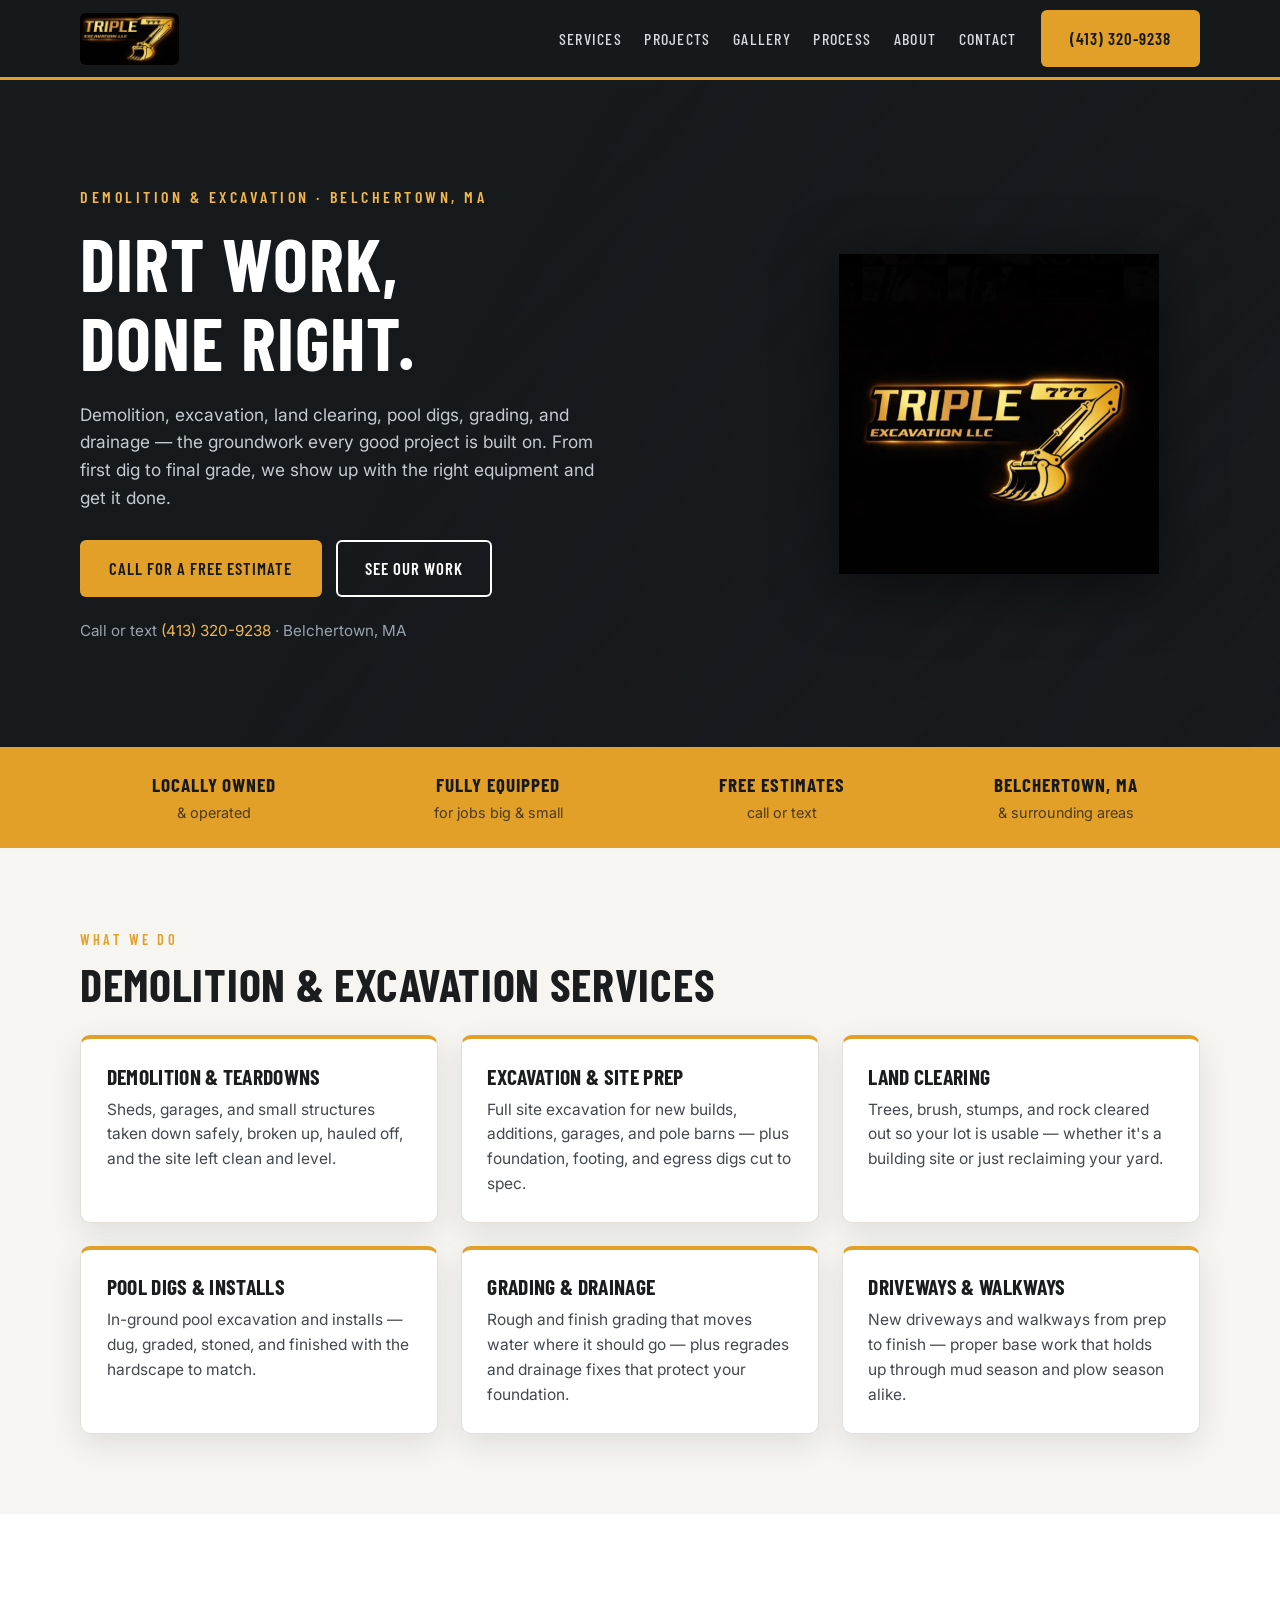
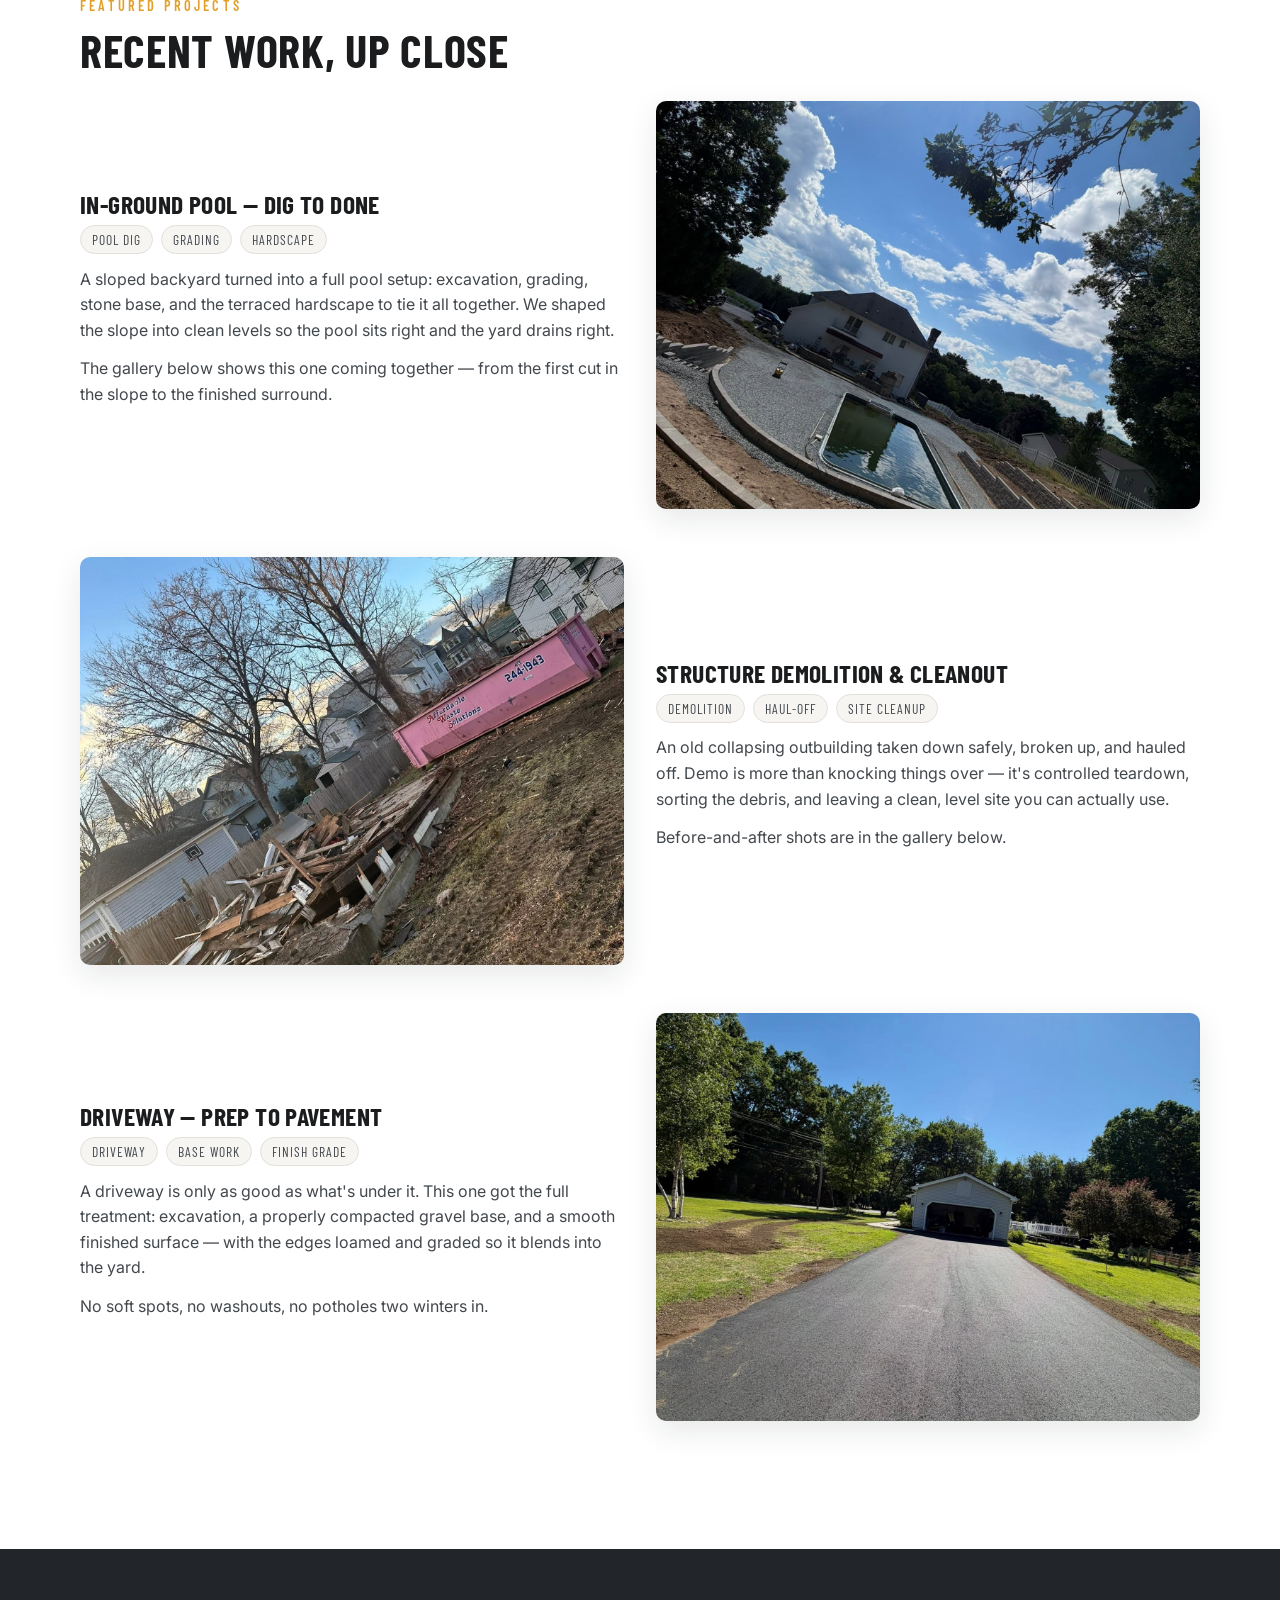
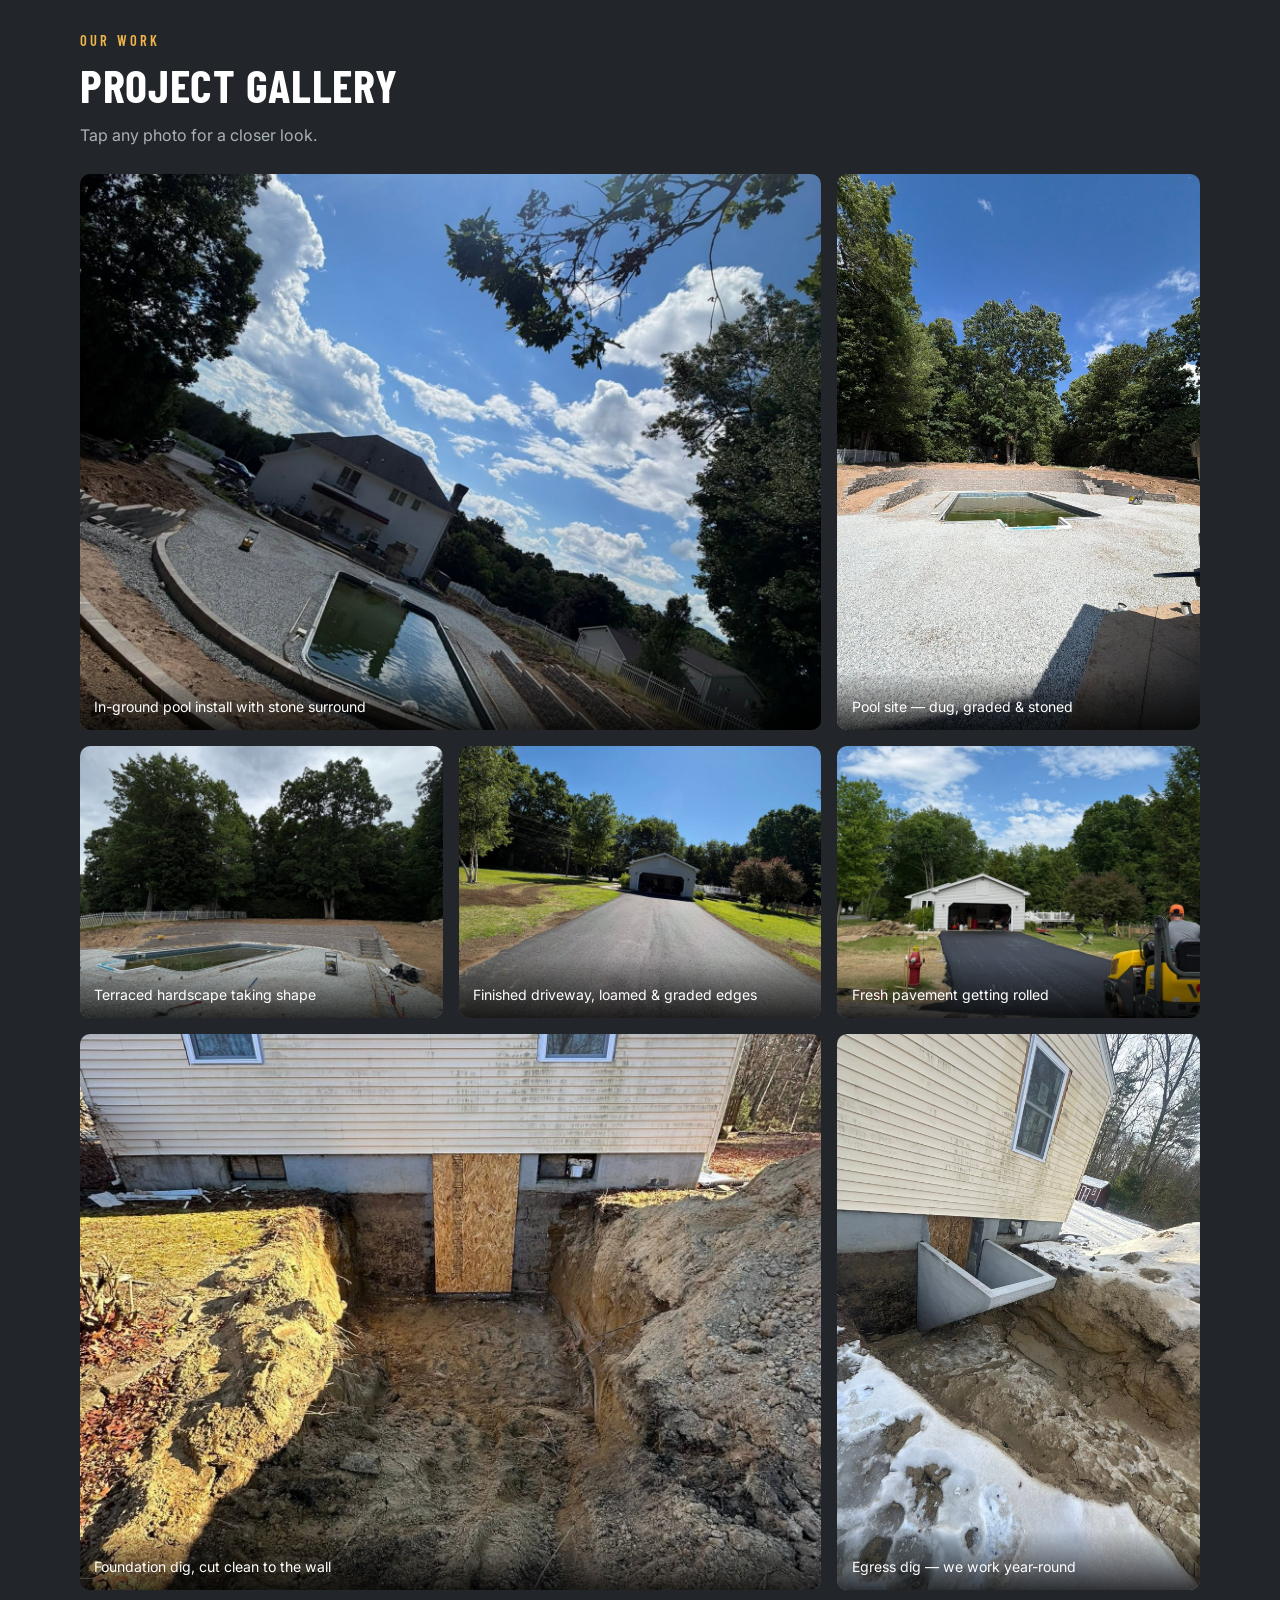
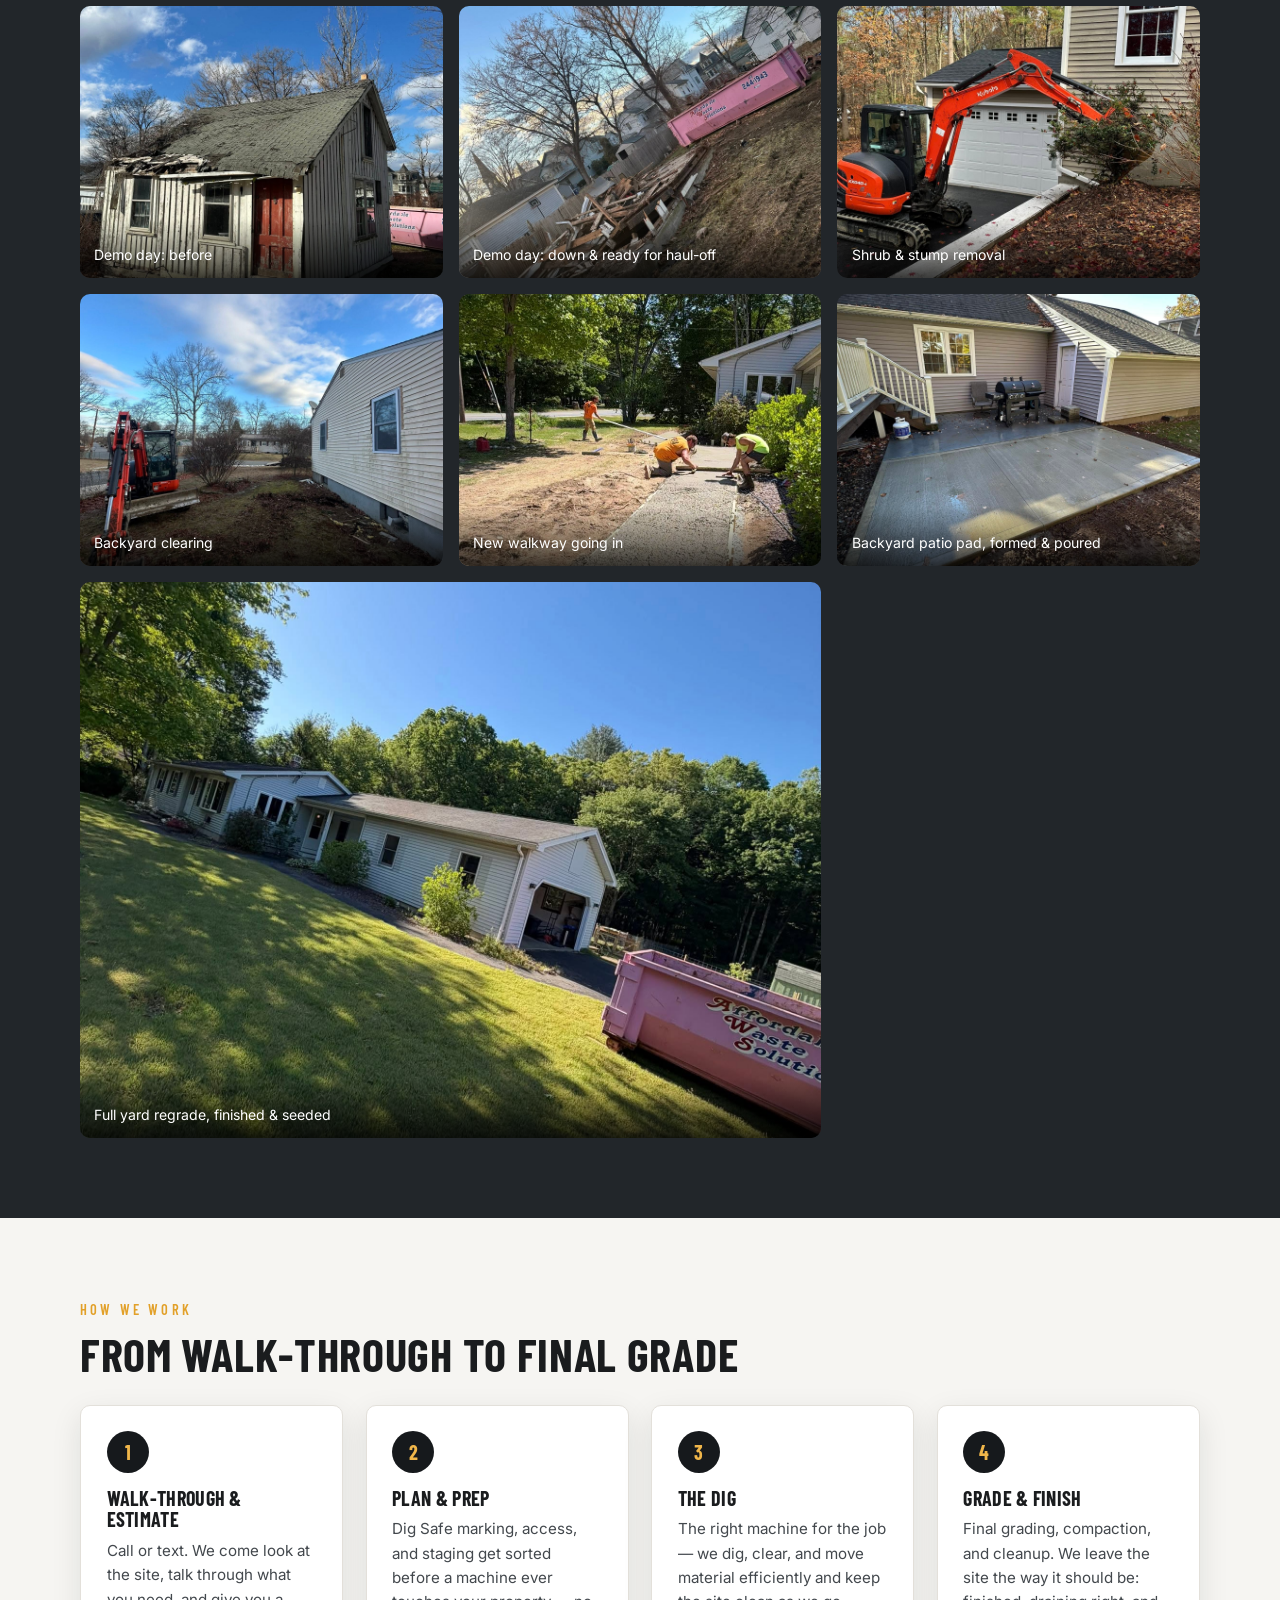
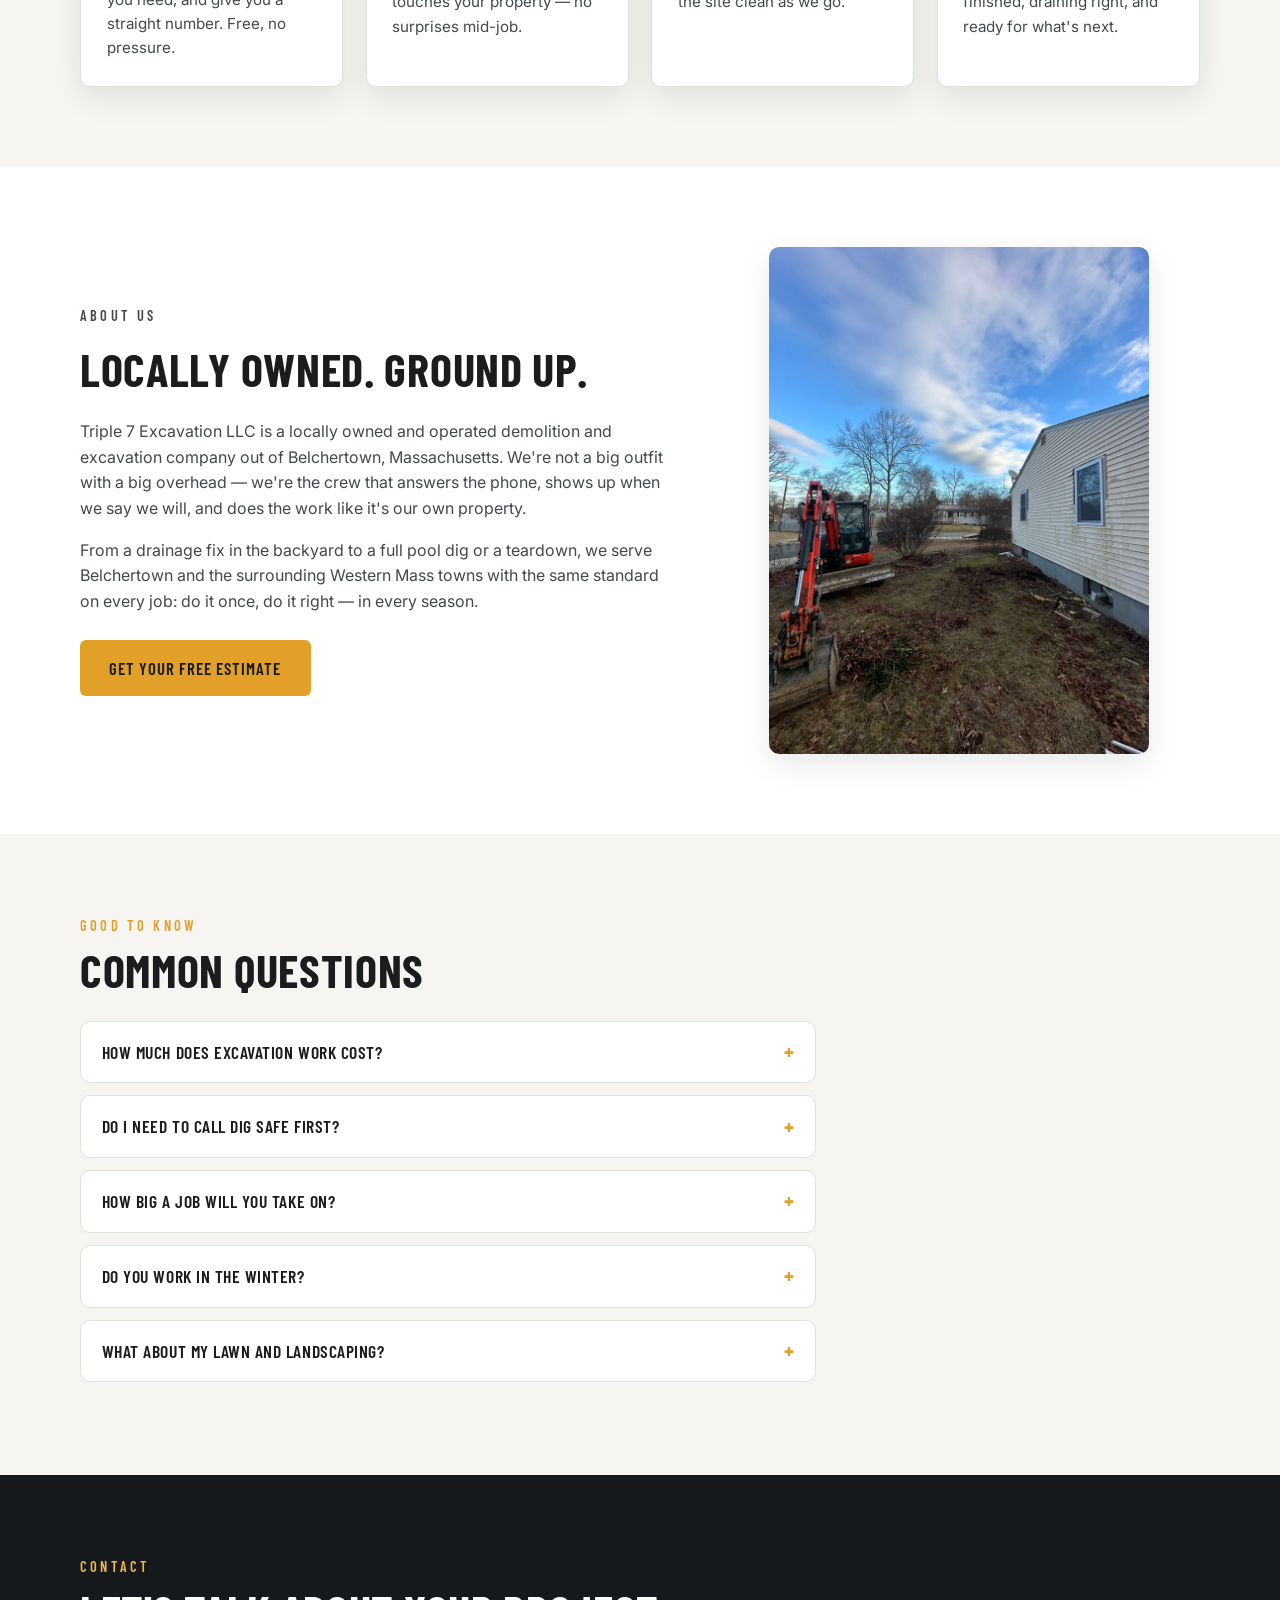
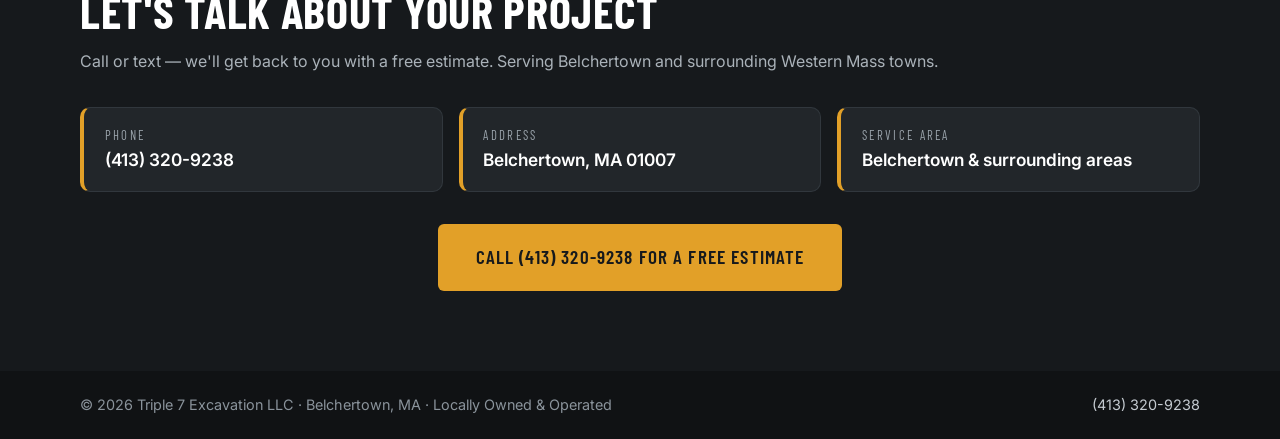
==== index.html @ 54a92769 "Add real contact info (Belchertown MA, 413-320-9238), demolition-first copy No email on file yet, so" ====
<!DOCTYPE html>
<html lang="en">
<head>
<meta charset="UTF-8">
<meta name="viewport" content="width=device-width, initial-scale=1.0">
<title>Triple 7 Excavation LLC — Demolition &amp; Excavation | Belchertown, MA</title>
<meta name="description" content="Triple 7 Excavation LLC is a demolition and excavation company in Belchertown, MA — demolition, excavation, land clearing, pool digs, grading, drainage, and driveways. Call (413) 320-9238 for a free estimate.">
<meta property="og:type" content="website">
<meta property="og:title" content="Triple 7 Excavation LLC — Demolition &amp; Excavation in Belchertown, MA">
<meta property="og:description" content="Demolition, excavation, land clearing, pool digs, grading, and driveways across Belchertown and Western Mass. Free estimates — (413) 320-9238.">
<meta property="og:image" content="https://triple-7-excavation.vercel.app/assets/pool-install-stone-surround.jpg">
<meta property="og:url" content="https://triple-7-excavation.vercel.app/">
<meta name="twitter:card" content="summary_large_image">
<link rel="preconnect" href="https://fonts.googleapis.com">
<link rel="preconnect" href="https://fonts.gstatic.com" crossorigin>
<link href="https://fonts.googleapis.com/css2?family=Barlow+Condensed:wght@500;600;700&family=Inter:wght@400;500;600&display=swap" rel="stylesheet">
<link rel="stylesheet" href="styles.css">
<link rel="icon" type="image/jpeg" href="assets/logo.jpg">
<script type="application/ld+json">
{
  "@context": "https://schema.org",
  "@type": "HomeAndConstructionBusiness",
  "name": "Triple 7 Excavation LLC",
  "description": "Demolition and excavation company — site work, land clearing, demolition, pool digs, grading, drainage, and driveways.",
  "telephone": "+1-413-320-9238",
  "address": {
    "@type": "PostalAddress",
    "addressLocality": "Belchertown",
    "addressRegion": "MA",
    "postalCode": "01007",
    "addressCountry": "US"
  },
  "areaServed": "Belchertown MA and surrounding Western Massachusetts",
  "image": "https://triple-7-excavation.vercel.app/assets/logo.jpg"
}
</script>
</head>
<body>

<header class="site-header">
  <div class="container header-inner">
    <a href="#top" class="brand" aria-label="Triple 7 Excavation LLC">
      <img class="brand-logo" src="assets/logo-wide.jpg" alt="Triple 7 Excavation LLC logo">
    </a>
    <button class="nav-toggle" aria-label="Menu" aria-expanded="false">
      <span></span><span></span><span></span>
    </button>
    <nav class="site-nav">
      <a href="#services">Services</a>
      <a href="#projects">Projects</a>
      <a href="#work">Gallery</a>
      <a href="#process">Process</a>
      <a href="#about">About</a>
      <a href="#contact">Contact</a>
    </nav>
    <a href="tel:4133209238" class="btn btn-gold header-cta">(413) 320-9238</a>
  </div>
</header>

<section class="hero" id="top">
  <div class="container hero-inner">
    <div class="hero-copy">
      <p class="hero-kicker">Demolition &amp; Excavation · Belchertown, MA</p>
      <h1>Dirt Work,<br>Done Right.</h1>
      <p class="hero-sub">Demolition, excavation, land clearing, pool digs, grading, and drainage — the groundwork every good project is built on. From first dig to final grade, we show up with the right equipment and get it done.</p>
      <div class="hero-actions">
        <a href="tel:4133209238" class="btn btn-gold">Call for a Free Estimate</a>
        <a href="#work" class="btn btn-outline">See Our Work</a>
      </div>
      <p class="hero-contact">
        Call or text <a href="tel:4133209238">(413) 320-9238</a> · Belchertown, MA
      </p>
    </div>
    <img class="hero-logo" src="assets/logo.jpg" alt="Triple 7 Excavation LLC logo">
  </div>
</section>

<section class="trustbar">
  <div class="container trustbar-inner">
    <div class="trust-item"><strong>Locally Owned</strong><span>&amp; operated</span></div>
    <div class="trust-item"><strong>Fully Equipped</strong><span>for jobs big &amp; small</span></div>
    <div class="trust-item"><strong>Free Estimates</strong><span>call or text</span></div>
    <div class="trust-item"><strong>Belchertown, MA</strong><span>&amp; surrounding areas</span></div>
  </div>
</section>

<section class="services" id="services">
  <div class="container">
    <p class="section-kicker">What We Do</p>
    <h2>Demolition &amp; Excavation Services</h2>
    <div class="services-grid">
      <div class="service-card reveal">
        <h3>Demolition &amp; Teardowns</h3>
        <p>Sheds, garages, and small structures taken down safely, broken up, hauled off, and the site left clean and level.</p>
      </div>
      <div class="service-card reveal">
        <h3>Excavation &amp; Site Prep</h3>
        <p>Full site excavation for new builds, additions, garages, and pole barns — plus foundation, footing, and egress digs cut to spec.</p>
      </div>
      <div class="service-card reveal">
        <h3>Land Clearing</h3>
        <p>Trees, brush, stumps, and rock cleared out so your lot is usable — whether it's a building site or just reclaiming your yard.</p>
      </div>
      <div class="service-card reveal">
        <h3>Pool Digs &amp; Installs</h3>
        <p>In-ground pool excavation and installs — dug, graded, stoned, and finished with the hardscape to match.</p>
      </div>
      <div class="service-card reveal">
        <h3>Grading &amp; Drainage</h3>
        <p>Rough and finish grading that moves water where it should go — plus regrades and drainage fixes that protect your foundation.</p>
      </div>
      <div class="service-card reveal">
        <h3>Driveways &amp; Walkways</h3>
        <p>New driveways and walkways from prep to finish — proper base work that holds up through mud season and plow season alike.</p>
      </div>
    </div>
  </div>
</section>

<section class="projects" id="projects">
  <div class="container">
    <p class="section-kicker">Featured Projects</p>
    <h2>Recent Work, Up Close</h2>

    <article class="project-card reveal">
      <img src="assets/pool-install-stone-surround.jpg" alt="In-ground pool installed with stone surround and fresh grading" loading="lazy">
      <div class="project-text">
        <h3>In-Ground Pool — Dig to Done</h3>
        <p class="project-tags"><span>Pool Dig</span><span>Grading</span><span>Hardscape</span></p>
        <p>A sloped backyard turned into a full pool setup: excavation, grading, stone base, and the terraced hardscape to tie it all together. We shaped the slope into clean levels so the pool sits right and the yard drains right.</p>
        <p>The gallery below shows this one coming together — from the first cut in the slope to the finished surround.</p>
      </div>
    </article>

    <article class="project-card reveal">
      <img src="assets/demo-shed-after.jpg" alt="Demolished shed debris staged next to a roll-off dumpster" loading="lazy">
      <div class="project-text">
        <h3>Structure Demolition &amp; Cleanout</h3>
        <p class="project-tags"><span>Demolition</span><span>Haul-Off</span><span>Site Cleanup</span></p>
        <p>An old collapsing outbuilding taken down safely, broken up, and hauled off. Demo is more than knocking things over — it's controlled teardown, sorting the debris, and leaving a clean, level site you can actually use.</p>
        <p>Before-and-after shots are in the gallery below.</p>
      </div>
    </article>

    <article class="project-card reveal">
      <img src="assets/driveway-paved-finished.jpg" alt="Freshly paved asphalt driveway leading to a garage" loading="lazy">
      <div class="project-text">
        <h3>Driveway — Prep to Pavement</h3>
        <p class="project-tags"><span>Driveway</span><span>Base Work</span><span>Finish Grade</span></p>
        <p>A driveway is only as good as what's under it. This one got the full treatment: excavation, a properly compacted gravel base, and a smooth finished surface — with the edges loamed and graded so it blends into the yard.</p>
        <p>No soft spots, no washouts, no potholes two winters in.</p>
      </div>
    </article>
  </div>
</section>

<section class="work" id="work">
  <div class="container">
    <p class="section-kicker">Our Work</p>
    <h2>Project Gallery</h2>
    <p class="section-sub">Tap any photo for a closer look.</p>
    <div class="gallery">
      <figure class="gtile featured"><img src="assets/pool-install-stone-surround.jpg" alt="In-ground pool with stone surround and terraced hardscape" loading="lazy"><figcaption>In-ground pool install with stone surround</figcaption></figure>
      <figure class="gtile"><img src="assets/pool-site-graded.jpg" alt="Pool site excavated and graded with stone base" loading="lazy"><figcaption>Pool site — dug, graded &amp; stoned</figcaption></figure>
      <figure class="gtile"><img src="assets/pool-hardscape-steps.jpg" alt="Terraced hardscape steps taking shape around the pool" loading="lazy"><figcaption>Terraced hardscape taking shape</figcaption></figure>
      <figure class="gtile"><img src="assets/driveway-paved-finished.jpg" alt="Finished asphalt driveway to a garage" loading="lazy"><figcaption>Finished driveway, loamed &amp; graded edges</figcaption></figure>
      <figure class="gtile"><img src="assets/driveway-asphalt-roller.jpg" alt="Roller compacting fresh asphalt driveway" loading="lazy"><figcaption>Fresh pavement getting rolled</figcaption></figure>
      <figure class="gtile featured"><img src="assets/foundation-trench-dig.jpg" alt="Foundation trench excavated along a house" loading="lazy"><figcaption>Foundation dig, cut clean to the wall</figcaption></figure>
      <figure class="gtile"><img src="assets/foundation-egress-winter.jpg" alt="Egress window well set beside a foundation in winter" loading="lazy"><figcaption>Egress dig — we work year-round</figcaption></figure>
      <figure class="gtile"><img src="assets/demo-shed-before.jpg" alt="Old collapsing shed before demolition" loading="lazy"><figcaption>Demo day: before</figcaption></figure>
      <figure class="gtile"><img src="assets/demo-shed-after.jpg" alt="Shed demolished and debris staged for haul-off" loading="lazy"><figcaption>Demo day: down &amp; ready for haul-off</figcaption></figure>
      <figure class="gtile"><img src="assets/excavator-shrub-removal.jpg" alt="Mini excavator removing shrubs beside a garage" loading="lazy"><figcaption>Shrub &amp; stump removal</figcaption></figure>
      <figure class="gtile"><img src="assets/excavator-yard-clearing.jpg" alt="Mini excavator clearing brush in a backyard" loading="lazy"><figcaption>Backyard clearing</figcaption></figure>
      <figure class="gtile"><img src="assets/walkway-crew-finishing.jpg" alt="Crew finishing a new concrete walkway" loading="lazy"><figcaption>New walkway going in</figcaption></figure>
      <figure class="gtile"><img src="assets/patio-pad-backyard.jpg" alt="New concrete patio pad behind a house" loading="lazy"><figcaption>Backyard patio pad, formed &amp; poured</figcaption></figure>
      <figure class="gtile featured"><img src="assets/yard-regrade-finished.jpg" alt="Finished yard regrade with fresh lawn" loading="lazy"><figcaption>Full yard regrade, finished &amp; seeded</figcaption></figure>
    </div>
  </div>
</section>

<section class="process" id="process">
  <div class="container">
    <p class="section-kicker">How We Work</p>
    <h2>From Walk-Through to Final Grade</h2>
    <div class="process-grid">
      <div class="process-step reveal">
        <span class="step-num">1</span>
        <h3>Walk-Through &amp; Estimate</h3>
        <p>Call or text. We come look at the site, talk through what you need, and give you a straight number. Free, no pressure.</p>
      </div>
      <div class="process-step reveal">
        <span class="step-num">2</span>
        <h3>Plan &amp; Prep</h3>
        <p>Dig Safe marking, access, and staging get sorted before a machine ever touches your property — no surprises mid-job.</p>
      </div>
      <div class="process-step reveal">
        <span class="step-num">3</span>
        <h3>The Dig</h3>
        <p>The right machine for the job — we dig, clear, and move material efficiently and keep the site clean as we go.</p>
      </div>
      <div class="process-step reveal">
        <span class="step-num">4</span>
        <h3>Grade &amp; Finish</h3>
        <p>Final grading, compaction, and cleanup. We leave the site the way it should be: finished, draining right, and ready for what's next.</p>
      </div>
    </div>
  </div>
</section>

<section class="about" id="about">
  <div class="container about-inner">
    <div class="about-text">
      <p class="section-kicker">About Us</p>
      <h2>Locally Owned. Ground Up.</h2>
      <p>Triple 7 Excavation LLC is a locally owned and operated demolition and excavation company out of Belchertown, Massachusetts. We're not a big outfit with a big overhead — we're the crew that answers the phone, shows up when we say we will, and does the work like it's our own property.</p>
      <p>From a drainage fix in the backyard to a full pool dig or a teardown, we serve Belchertown and the surrounding Western Mass towns with the same standard on every job: do it once, do it right — in every season.</p>
      <a href="#contact" class="btn btn-gold">Get Your Free Estimate</a>
    </div>
    <div class="about-logo">
      <img src="assets/excavator-yard-clearing.jpg" alt="Triple 7 Excavation mini excavator on a residential job" loading="lazy">
    </div>
  </div>
</section>

<section class="faq" id="faq">
  <div class="container">
    <p class="section-kicker">Good to Know</p>
    <h2>Common Questions</h2>
    <div class="faq-list">
      <details class="faq-item reveal">
        <summary>How much does excavation work cost?</summary>
        <p>Every site is different — access, soil, ledge, and how much material has to move all factor in. That's why estimates are free: we look at the actual job and give you a real number, not a guess over the phone.</p>
      </details>
      <details class="faq-item reveal">
        <summary>Do I need to call Dig Safe first?</summary>
        <p>We handle that. Utility mark-out gets scheduled before any digging starts — it's the law, and it's how everyone goes home safe.</p>
      </details>
      <details class="faq-item reveal">
        <summary>How big a job will you take on?</summary>
        <p>From a weekend-sized drainage fix to a full pool dig, demolition, or site prep for new construction. If it involves moving dirt, it's worth a call — if it's not a fit, we'll tell you straight.</p>
      </details>
      <details class="faq-item reveal">
        <summary>Do you work in the winter?</summary>
        <p>Yes — frost and snow don't shut us down. Foundation digs, egress windows, and emergency drainage work happen year-round.</p>
      </details>
      <details class="faq-item reveal">
        <summary>What about my lawn and landscaping?</summary>
        <p>We plan machine access before we start and keep the footprint as tight as the job allows. When we're done, the site gets graded and cleaned up — not left looking like a battlefield.</p>
      </details>
    </div>
  </div>
</section>

<section class="contact" id="contact">
  <div class="container">
    <p class="section-kicker">Contact</p>
    <h2>Let's Talk About Your Project</h2>
    <p class="contact-sub">Call or text — we'll get back to you with a free estimate. Serving Belchertown and surrounding Western Mass towns.</p>
    <div class="contact-grid contact-grid-cards">
      <div class="contact-side">
        <a href="tel:4133209238" class="contact-card">
          <span class="contact-label">Phone</span>
          <span class="contact-value">(413) 320-9238</span>
        </a>
        <div class="contact-card">
          <span class="contact-label">Address</span>
          <span class="contact-value">Belchertown, MA 01007</span>
        </div>
        <div class="contact-card">
          <span class="contact-label">Service Area</span>
          <span class="contact-value">Belchertown &amp; surrounding areas</span>
        </div>
      </div>
      <a href="tel:4133209238" class="btn btn-gold contact-cta">Call (413) 320-9238 for a Free Estimate</a>
    </div>
  </div>
</section>

<footer class="site-footer">
  <div class="container footer-inner">
    <span>&copy; 2026 Triple 7 Excavation LLC · Belchertown, MA · Locally Owned &amp; Operated</span>
    <span class="footer-links">
      <a href="tel:4133209238">(413) 320-9238</a>
    </span>
  </div>
</footer>

<div class="lightbox" hidden>
  <button class="lb-close" aria-label="Close">&times;</button>
  <button class="lb-prev" aria-label="Previous photo">&#8249;</button>
  <figure>
    <img src="" alt="">
    <figcaption></figcaption>
  </figure>
  <button class="lb-next" aria-label="Next photo">&#8250;</button>
</div>

<script src="script.js"></script>
</body>
</html>
---- styles.css ----
﻿/* ============ Base ============ */
:root {
  --ink: #1a1c1e;
  --ink-soft: #43484d;
  --paper: #f6f5f2;
  --white: #ffffff;
  --gold: #e2a028;
  --gold-dark: #c4841a;
  --yellow: #f0b64a;
  --charcoal: #22262a;
  --charcoal-deep: #16191c;
  --line: #e3e0da;
  --radius: 10px;
  --shadow: 0 10px 30px rgba(22, 25, 28, 0.10);
  --font-head: "Barlow Condensed", sans-serif;
  --font-body: "Inter", sans-serif;
}

* { margin: 0; padding: 0; box-sizing: border-box; }
html { scroll-behavior: smooth; }
body {
  font-family: var(--font-body);
  color: var(--ink);
  background: var(--paper);
  line-height: 1.6;
  -webkit-font-smoothing: antialiased;
}
img { max-width: 100%; display: block; }
a { color: inherit; }

.container { width: min(1120px, 92%); margin: 0 auto; }

h1, h2, h3 {
  font-family: var(--font-head);
  line-height: 1.08;
  text-transform: uppercase;
  letter-spacing: 0.015em;
}
h2 { font-size: clamp(2rem, 4.5vw, 2.9rem); margin-bottom: 1.6rem; }

.section-kicker {
  font-family: var(--font-head);
  text-transform: uppercase;
  letter-spacing: 0.22em;
  font-weight: 600;
  font-size: 0.9rem;
  color: var(--gold);
  margin-bottom: 0.5rem;
}
.section-sub { color: var(--ink-soft); margin: -0.8rem 0 1.6rem; }

section { padding: 5rem 0; }

/* ============ Buttons ============ */
.btn {
  display: inline-block;
  font-family: var(--font-head);
  font-weight: 600;
  text-transform: uppercase;
  letter-spacing: 0.06em;
  font-size: 1.05rem;
  padding: 0.8rem 1.7rem;
  border-radius: 6px;
  text-decoration: none;
  border: 2px solid transparent;
  cursor: pointer;
  transition: transform 0.15s ease, background 0.15s ease, color 0.15s ease;
}
.btn:hover { transform: translateY(-2px); }
.header-cta { white-space: nowrap; }
.btn-gold { background: var(--gold); color: var(--charcoal-deep); }
.btn-gold:hover { background: var(--yellow); }
.btn-outline { border-color: var(--white); color: var(--white); }
.btn-outline:hover { background: var(--white); color: var(--charcoal-deep); }

/* ============ Header ============ */
.site-header {
  position: sticky;
  top: 0;
  z-index: 50;
  background: var(--charcoal-deep);
  border-bottom: 3px solid var(--gold);
}
.header-inner {
  display: flex;
  align-items: center;
  gap: 1.5rem;
  padding: 0.65rem 0;
}
.brand {
  display: flex;
  align-items: center;
  gap: 0.7rem;
  text-decoration: none;
  color: var(--white);
  margin-right: auto;
}
.brand-logo { height: 52px; width: auto; border-radius: 6px; }
.brand-text {
  font-family: var(--font-head);
  font-weight: 700;
  text-transform: uppercase;
  font-size: 1.25rem;
  line-height: 1.05;
  display: flex;
  flex-direction: column;
}
.brand-text em { font-style: normal; color: var(--yellow); }
.brand-text small {
  font-size: 0.62rem;
  letter-spacing: 0.3em;
  font-weight: 500;
  color: #9aa3ab;
}
.site-nav { display: flex; gap: 1.4rem; }
.site-nav a {
  color: #d6dade;
  text-decoration: none;
  font-family: var(--font-head);
  text-transform: uppercase;
  letter-spacing: 0.08em;
  font-weight: 500;
  font-size: 1rem;
}
.site-nav a:hover { color: var(--yellow); }
.nav-toggle {
  display: none;
  background: none;
  border: 0;
  cursor: pointer;
  flex-direction: column;
  gap: 5px;
  padding: 6px;
}
.nav-toggle span {
  width: 26px;
  height: 3px;
  background: var(--white);
  border-radius: 2px;
}

/* ============ Hero ============ */
.hero {
  background:
    linear-gradient(120deg, rgba(22,25,28,0.97) 35%, rgba(22,25,28,0.82)),
    repeating-linear-gradient(-45deg, #1d2125 0 22px, #181b1f 22px 44px);
  color: var(--white);
  padding: 6.5rem 0;
}
.hero-inner {
  display: grid;
  grid-template-columns: 1.25fr 0.75fr;
  gap: 3rem;
  align-items: center;
}
.hero-kicker {
  font-family: var(--font-head);
  text-transform: uppercase;
  letter-spacing: 0.22em;
  font-weight: 600;
  color: var(--yellow);
  margin-bottom: 0.8rem;
}
.hero h1 { font-size: clamp(2.8rem, 7vw, 4.6rem); margin-bottom: 1.2rem; }
.hero-sub { color: #c4cad0; max-width: 34rem; margin-bottom: 1.8rem; font-size: 1.08rem; }
.hero-actions { display: flex; flex-wrap: wrap; gap: 0.9rem; margin-bottom: 1.4rem; }
.hero-contact { color: #9aa3ab; font-size: 0.95rem; }
.hero-contact a { color: var(--yellow); text-decoration: none; }
.hero-contact a:hover { text-decoration: underline; }
.hero-logo {
  width: min(320px, 80%);
  justify-self: center;
  filter: drop-shadow(0 12px 30px rgba(0,0,0,0.5));
}

/* ============ Trustbar ============ */
.trustbar {
  background: var(--gold);
  padding: 1.4rem 0;
}
.trustbar-inner {
  display: grid;
  grid-template-columns: repeat(4, 1fr);
  gap: 1rem;
  text-align: center;
}
.trust-item strong {
  display: block;
  font-family: var(--font-head);
  text-transform: uppercase;
  font-size: 1.2rem;
  letter-spacing: 0.05em;
  color: var(--charcoal-deep);
}
.trust-item span { color: rgba(22,25,28,0.75); font-size: 0.9rem; }

/* ============ Services ============ */
.services-grid {
  display: grid;
  grid-template-columns: repeat(3, 1fr);
  gap: 1.4rem;
}
.service-card {
  background: var(--white);
  border: 1px solid var(--line);
  border-top: 4px solid var(--gold);
  border-radius: var(--radius);
  padding: 1.6rem;
  box-shadow: var(--shadow);
}
.service-card h3 { font-size: 1.35rem; margin-bottom: 0.6rem; }
.service-card p { color: var(--ink-soft); font-size: 0.97rem; }

/* ============ Projects (featured) ============ */
.projects { background: var(--white); }
.project-card {
  display: grid;
  grid-template-columns: 1fr 1fr;
  gap: 2rem;
  align-items: center;
  margin-bottom: 3rem;
}
.project-card:nth-child(odd) img { order: 2; }
.project-card img {
  border-radius: var(--radius);
  box-shadow: var(--shadow);
  width: 100%;
  aspect-ratio: 4 / 3;
  object-fit: cover;
}
.project-card h3 { font-size: 1.6rem; margin-bottom: 0.5rem; }
.project-text p { color: var(--ink-soft); margin-bottom: 0.8rem; }
.project-tags { display: flex; flex-wrap: wrap; gap: 0.5rem; margin-bottom: 0.9rem; }
.project-tags span {
  font-family: var(--font-head);
  text-transform: uppercase;
  letter-spacing: 0.07em;
  font-size: 0.85rem;
  background: var(--paper);
  border: 1px solid var(--line);
  color: var(--ink-soft);
  border-radius: 999px;
  padding: 0.15rem 0.7rem;
}

/* ============ Gallery ============ */
.work { background: var(--charcoal); color: var(--white); }
.work .section-kicker { color: var(--yellow); }
.work .section-sub { color: #aab2b9; }
.gallery {
  display: grid;
  grid-template-columns: repeat(3, 1fr);
  gap: 1rem;
}
.gtile {
  position: relative;
  border-radius: var(--radius);
  overflow: hidden;
  cursor: pointer;
  background: var(--charcoal-deep);
}
.gtile.featured { grid-column: span 2; }
.gtile img {
  width: 100%;
  height: 100%;
  aspect-ratio: 4 / 3;
  object-fit: cover;
  transition: transform 0.35s ease;
}
.gtile:hover img { transform: scale(1.05); }
.gtile figcaption {
  position: absolute;
  inset: auto 0 0 0;
  padding: 1.6rem 0.9rem 0.7rem;
  font-size: 0.88rem;
  color: var(--white);
  background: linear-gradient(transparent, rgba(0,0,0,0.75));
}

/* ============ Process ============ */
.process-grid {
  display: grid;
  grid-template-columns: repeat(4, 1fr);
  gap: 1.4rem;
}
.process-step {
  background: var(--white);
  border: 1px solid var(--line);
  border-radius: var(--radius);
  padding: 1.6rem;
  box-shadow: var(--shadow);
}
.step-num {
  display: inline-grid;
  place-items: center;
  width: 42px;
  height: 42px;
  border-radius: 50%;
  background: var(--charcoal-deep);
  color: var(--yellow);
  font-family: var(--font-head);
  font-weight: 700;
  font-size: 1.25rem;
  margin-bottom: 0.9rem;
}
.process-step h3 { font-size: 1.25rem; margin-bottom: 0.5rem; }
.process-step p { color: var(--ink-soft); font-size: 0.95rem; }

/* ============ About ============ */
.about { background: var(--white); }
.about-inner {
  display: grid;
  grid-template-columns: 1.1fr 0.9fr;
  gap: 3rem;
  align-items: center;
}
.about-text p { color: var(--ink-soft); margin-bottom: 1rem; }
.about-text .btn { margin-top: 0.6rem; }
.about-logo img {
  border-radius: var(--radius);
  box-shadow: var(--shadow);
  width: min(380px, 100%);
  margin: 0 auto;
}

/* ============ FAQ ============ */
.faq-list { max-width: 46rem; }
.faq-item {
  background: var(--white);
  border: 1px solid var(--line);
  border-radius: var(--radius);
  padding: 1rem 1.3rem;
  margin-bottom: 0.8rem;
}
.faq-item summary {
  cursor: pointer;
  font-family: var(--font-head);
  font-weight: 600;
  text-transform: uppercase;
  letter-spacing: 0.03em;
  font-size: 1.1rem;
  list-style: none;
  position: relative;
  padding-right: 1.8rem;
}
.faq-item summary::-webkit-details-marker { display: none; }
.faq-item summary::after {
  content: "+";
  position: absolute;
  right: 0;
  top: 50%;
  transform: translateY(-50%);
  color: var(--gold);
  font-size: 1.4rem;
  font-weight: 700;
}
.faq-item[open] summary::after { content: "\2212"; }
.faq-item p { color: var(--ink-soft); padding-top: 0.7rem; font-size: 0.97rem; }
.faq-item a { color: var(--gold-dark); }

/* ============ Contact ============ */
.contact { background: var(--charcoal-deep); color: var(--white); }
.contact .section-kicker { color: var(--yellow); }
.contact-sub { color: #aab2b9; margin: -0.8rem 0 2rem; }
.form-success {
  background: #1d3324;
  border: 1px solid #2f6b41;
  border-radius: var(--radius);
  padding: 1rem 1.3rem;
  margin-bottom: 1.6rem;
}
.form-success a { color: var(--yellow); }
.contact-grid {
  display: grid;
  grid-template-columns: 0.85fr 1.15fr;
  gap: 2rem;
  align-items: start;
}
.contact-grid-cards { grid-template-columns: 1fr; justify-items: center; }
.contact-grid-cards .contact-side {
  grid-template-columns: repeat(3, 1fr);
  width: 100%;
}
.contact-cta { font-size: 1.2rem; padding: 1rem 2.2rem; }
.contact-side { display: grid; gap: 1rem; }
.contact-card {
  display: block;
  background: var(--charcoal);
  border: 1px solid #31373d;
  border-left: 4px solid var(--gold);
  border-radius: var(--radius);
  padding: 1.1rem 1.3rem;
  text-decoration: none;
}
.contact-label {
  display: block;
  font-family: var(--font-head);
  text-transform: uppercase;
  letter-spacing: 0.18em;
  font-size: 0.8rem;
  color: #9aa3ab;
}
.contact-value { font-weight: 600; font-size: 1.08rem; color: var(--white); }
a.contact-card:hover .contact-value { color: var(--yellow); }

.contact-form {
  background: var(--charcoal);
  border: 1px solid #31373d;
  border-radius: var(--radius);
  padding: 1.6rem;
  display: grid;
  gap: 1rem;
}
.form-row {
  display: grid;
  grid-template-columns: 1fr 1fr;
  gap: 1rem;
}
.form-field { display: grid; gap: 0.35rem; }
.form-field label {
  font-family: var(--font-head);
  text-transform: uppercase;
  letter-spacing: 0.1em;
  font-size: 0.85rem;
  color: #aab2b9;
}
.form-field input,
.form-field textarea {
  background: var(--charcoal-deep);
  border: 1px solid #3a4148;
  border-radius: 6px;
  color: var(--white);
  padding: 0.7rem 0.85rem;
  font-family: var(--font-body);
  font-size: 0.97rem;
  resize: vertical;
}
.form-field input:focus,
.form-field textarea:focus {
  outline: 2px solid var(--gold);
  border-color: var(--gold);
}
.form-submit { justify-self: start; border: 0; }

/* ============ Footer ============ */
.site-footer {
  background: #101214;
  color: #8a939b;
  padding: 1.4rem 0;
  font-size: 0.9rem;
}
.footer-inner {
  display: flex;
  flex-wrap: wrap;
  gap: 0.6rem;
  justify-content: space-between;
}
.footer-links a { color: #c4cad0; text-decoration: none; }
.footer-links a:hover { color: var(--yellow); }

/* ============ Lightbox ============ */
.lightbox {
  position: fixed;
  inset: 0;
  z-index: 100;
  background: rgba(10, 12, 14, 0.94);
  display: flex;
  align-items: center;
  justify-content: center;
}
.lightbox[hidden] { display: none; }
.lightbox figure {
  max-width: min(1000px, 90vw);
  max-height: 86vh;
  display: flex;
  flex-direction: column;
  gap: 0.6rem;
}
.lightbox img {
  max-width: 100%;
  max-height: 78vh;
  object-fit: contain;
  border-radius: 6px;
}
.lightbox figcaption { color: #c4cad0; text-align: center; font-size: 0.95rem; }
.lb-close, .lb-prev, .lb-next {
  position: absolute;
  background: none;
  border: 0;
  color: var(--white);
  cursor: pointer;
  font-size: 2.6rem;
  line-height: 1;
  padding: 0.4rem 0.8rem;
}
.lb-close { top: 1rem; right: 1.4rem; }
.lb-prev { left: 0.6rem; top: 50%; transform: translateY(-50%); font-size: 3.4rem; }
.lb-next { right: 0.6rem; top: 50%; transform: translateY(-50%); font-size: 3.4rem; }
.lb-close:hover, .lb-prev:hover, .lb-next:hover { color: var(--yellow); }

/* ============ Reveal ============ */
.reveal {
  opacity: 0;
  transform: translateY(18px);
  transition: opacity 0.55s ease, transform 0.55s ease;
}
.reveal.visible { opacity: 1; transform: none; }

/* ============ Responsive ============ */
@media (max-width: 920px) {
  .hero-inner { grid-template-columns: 1fr; text-align: left; }
  .hero-logo { display: none; }
  .services-grid { grid-template-columns: repeat(2, 1fr); }
  .process-grid { grid-template-columns: repeat(2, 1fr); }
  .about-inner { grid-template-columns: 1fr; }
  .contact-grid { grid-template-columns: 1fr; }
  .project-card { grid-template-columns: 1fr; }
  .project-card:nth-child(odd) img { order: 0; }
  .gallery { grid-template-columns: repeat(2, 1fr); }
  .gtile.featured { grid-column: span 2; }
}

@media (max-width: 980px) {
  .site-nav {
    display: none;
    position: absolute;
    top: 100%;
    left: 0;
    right: 0;
    background: var(--charcoal-deep);
    flex-direction: column;
    padding: 1rem 4%;
    gap: 0.9rem;
    border-bottom: 3px solid var(--gold);
  }
  .site-nav.open { display: flex; }
  .nav-toggle { display: flex; }
}

@media (max-width: 700px) {
  .header-cta { display: none; }
  .services-grid { grid-template-columns: 1fr; }
  .process-grid { grid-template-columns: 1fr; }
  .trustbar-inner { grid-template-columns: repeat(2, 1fr); }
  .form-row { grid-template-columns: 1fr; }
  .contact-grid-cards .contact-side { grid-template-columns: 1fr; }
  .gallery { grid-template-columns: 1fr; }
  .gtile.featured { grid-column: span 1; }
}
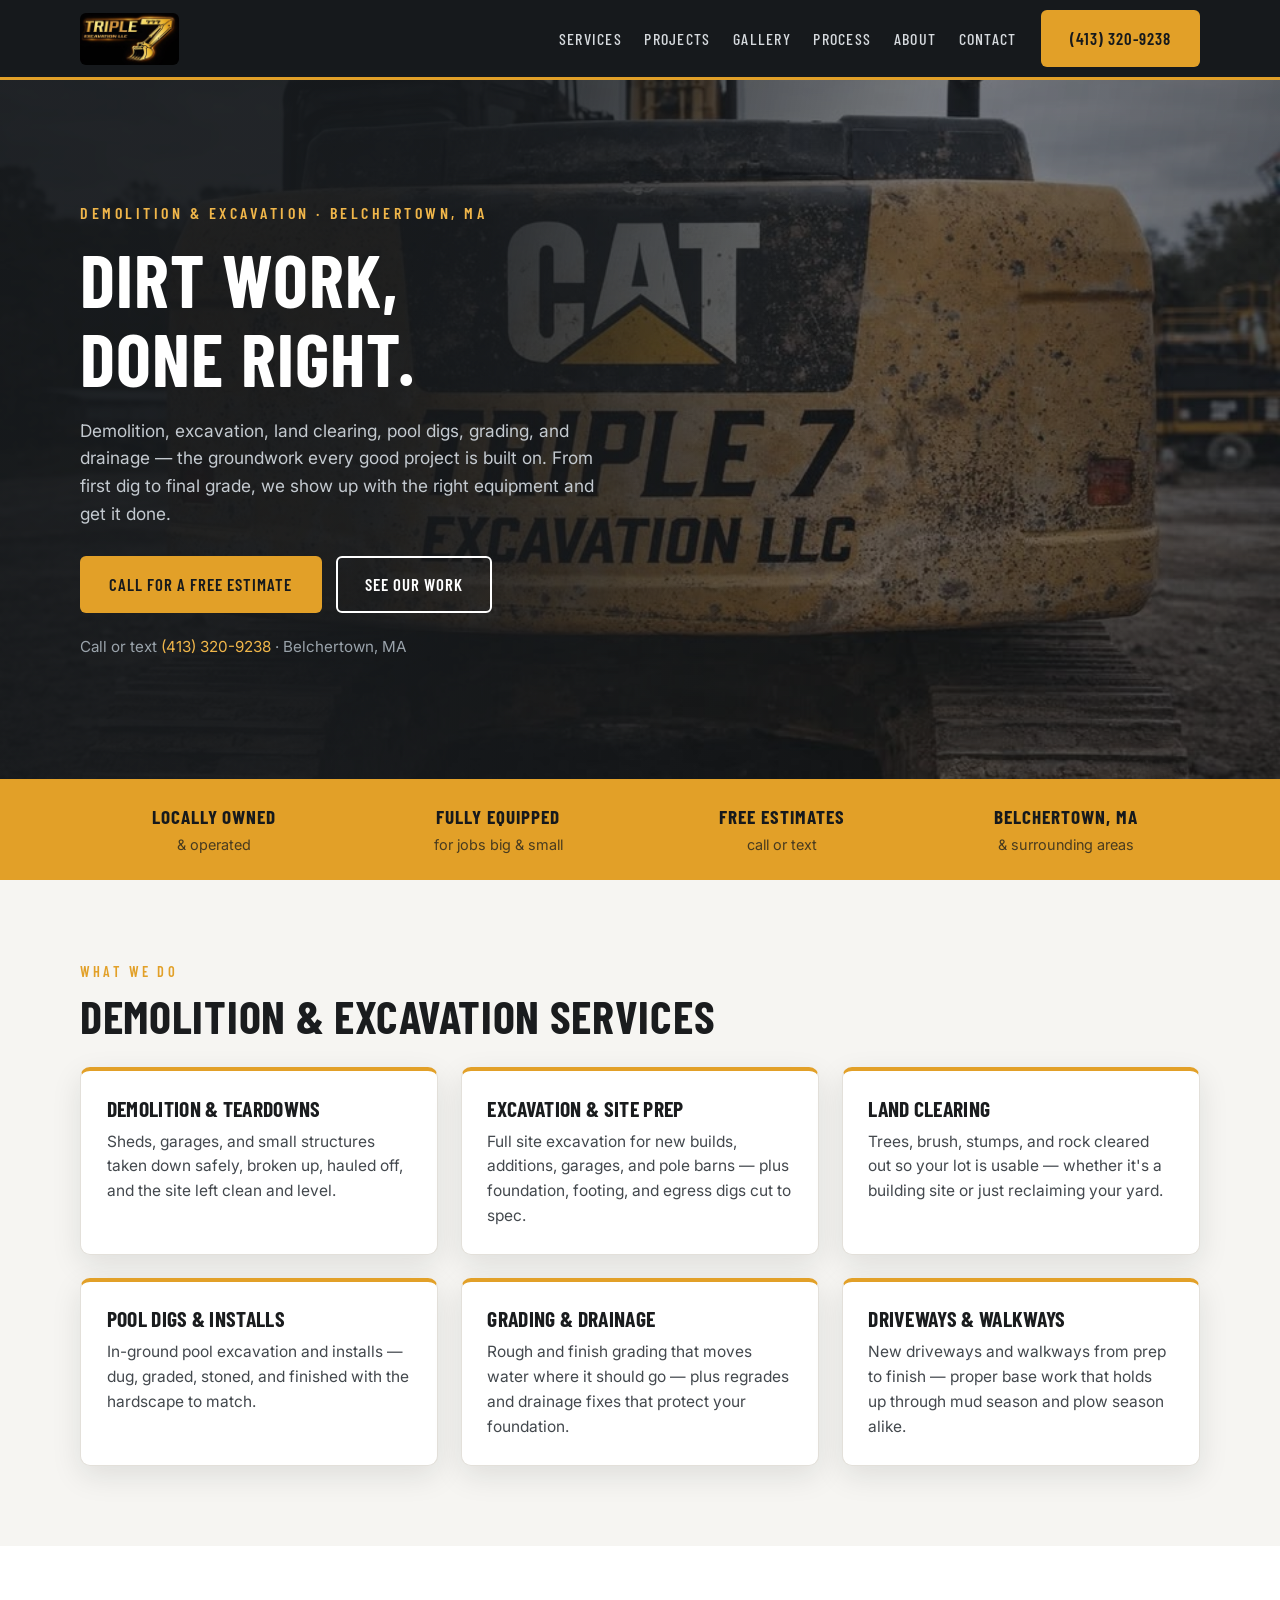
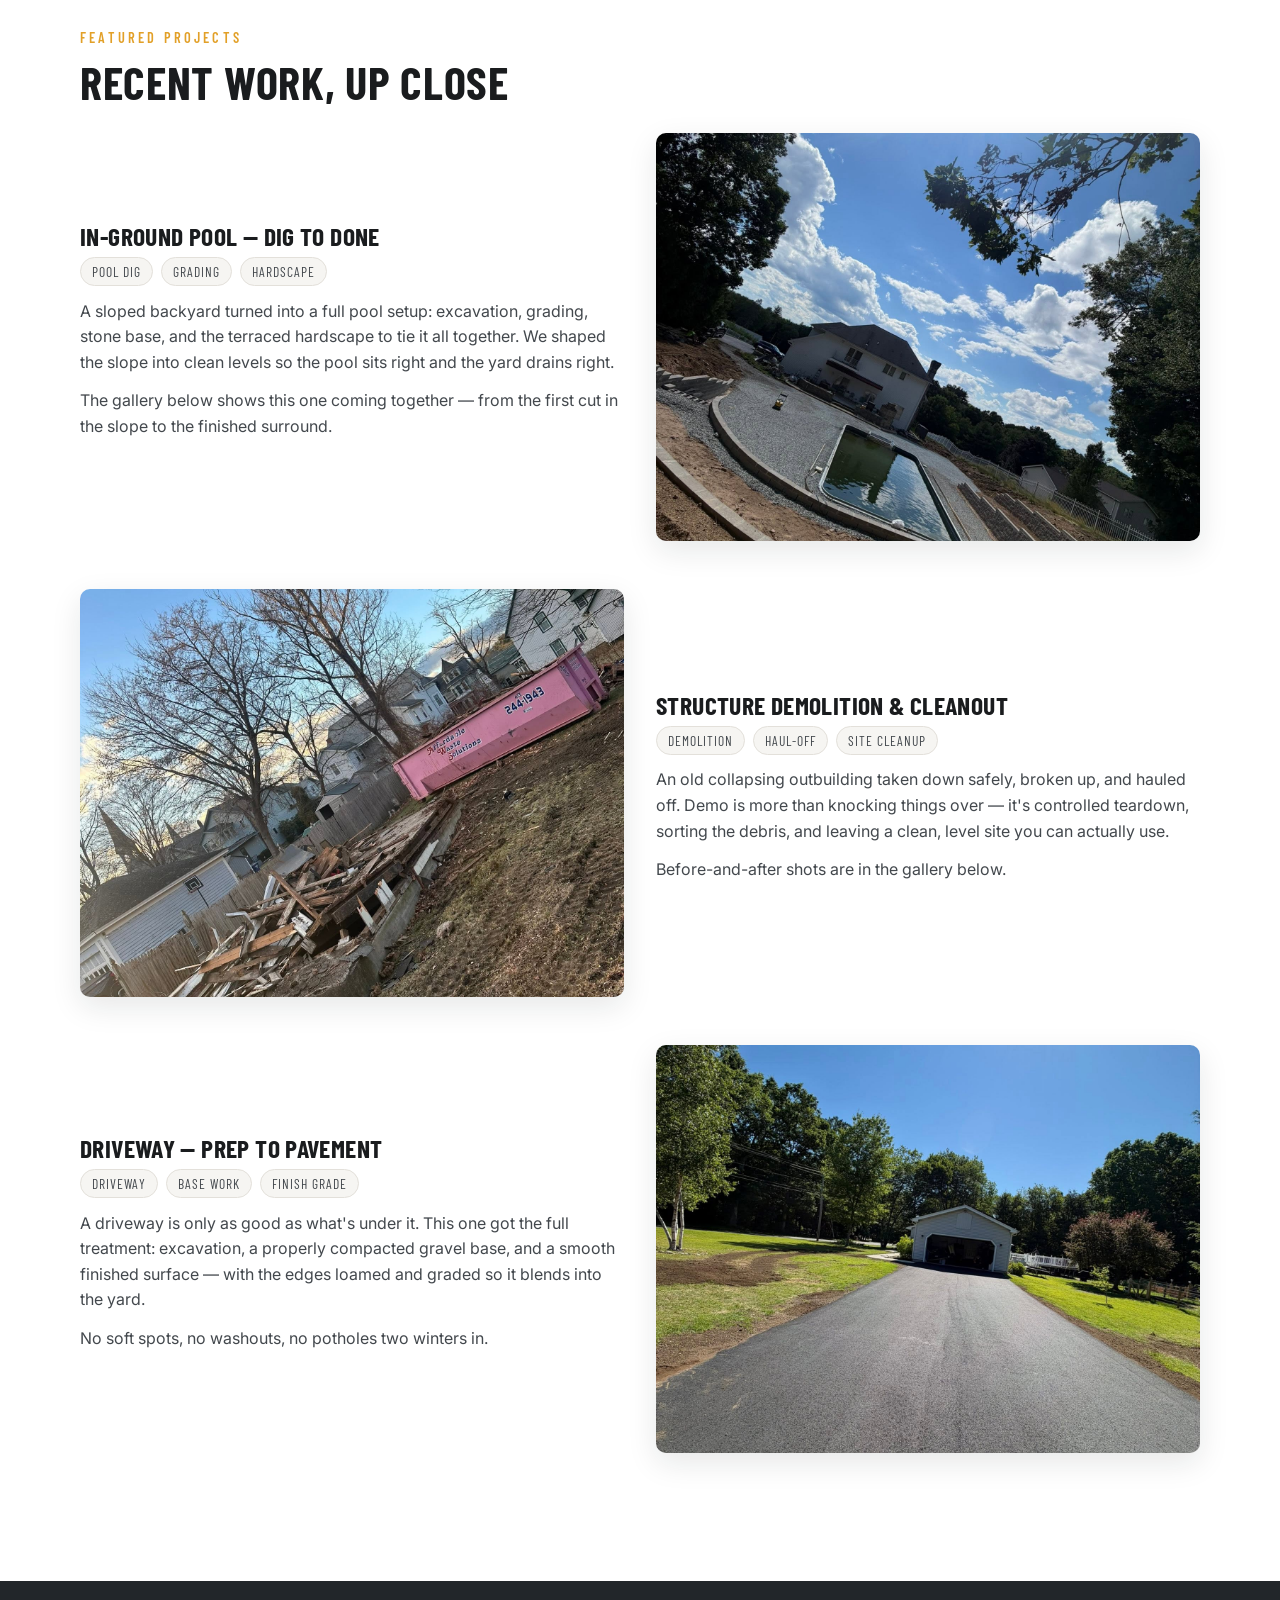
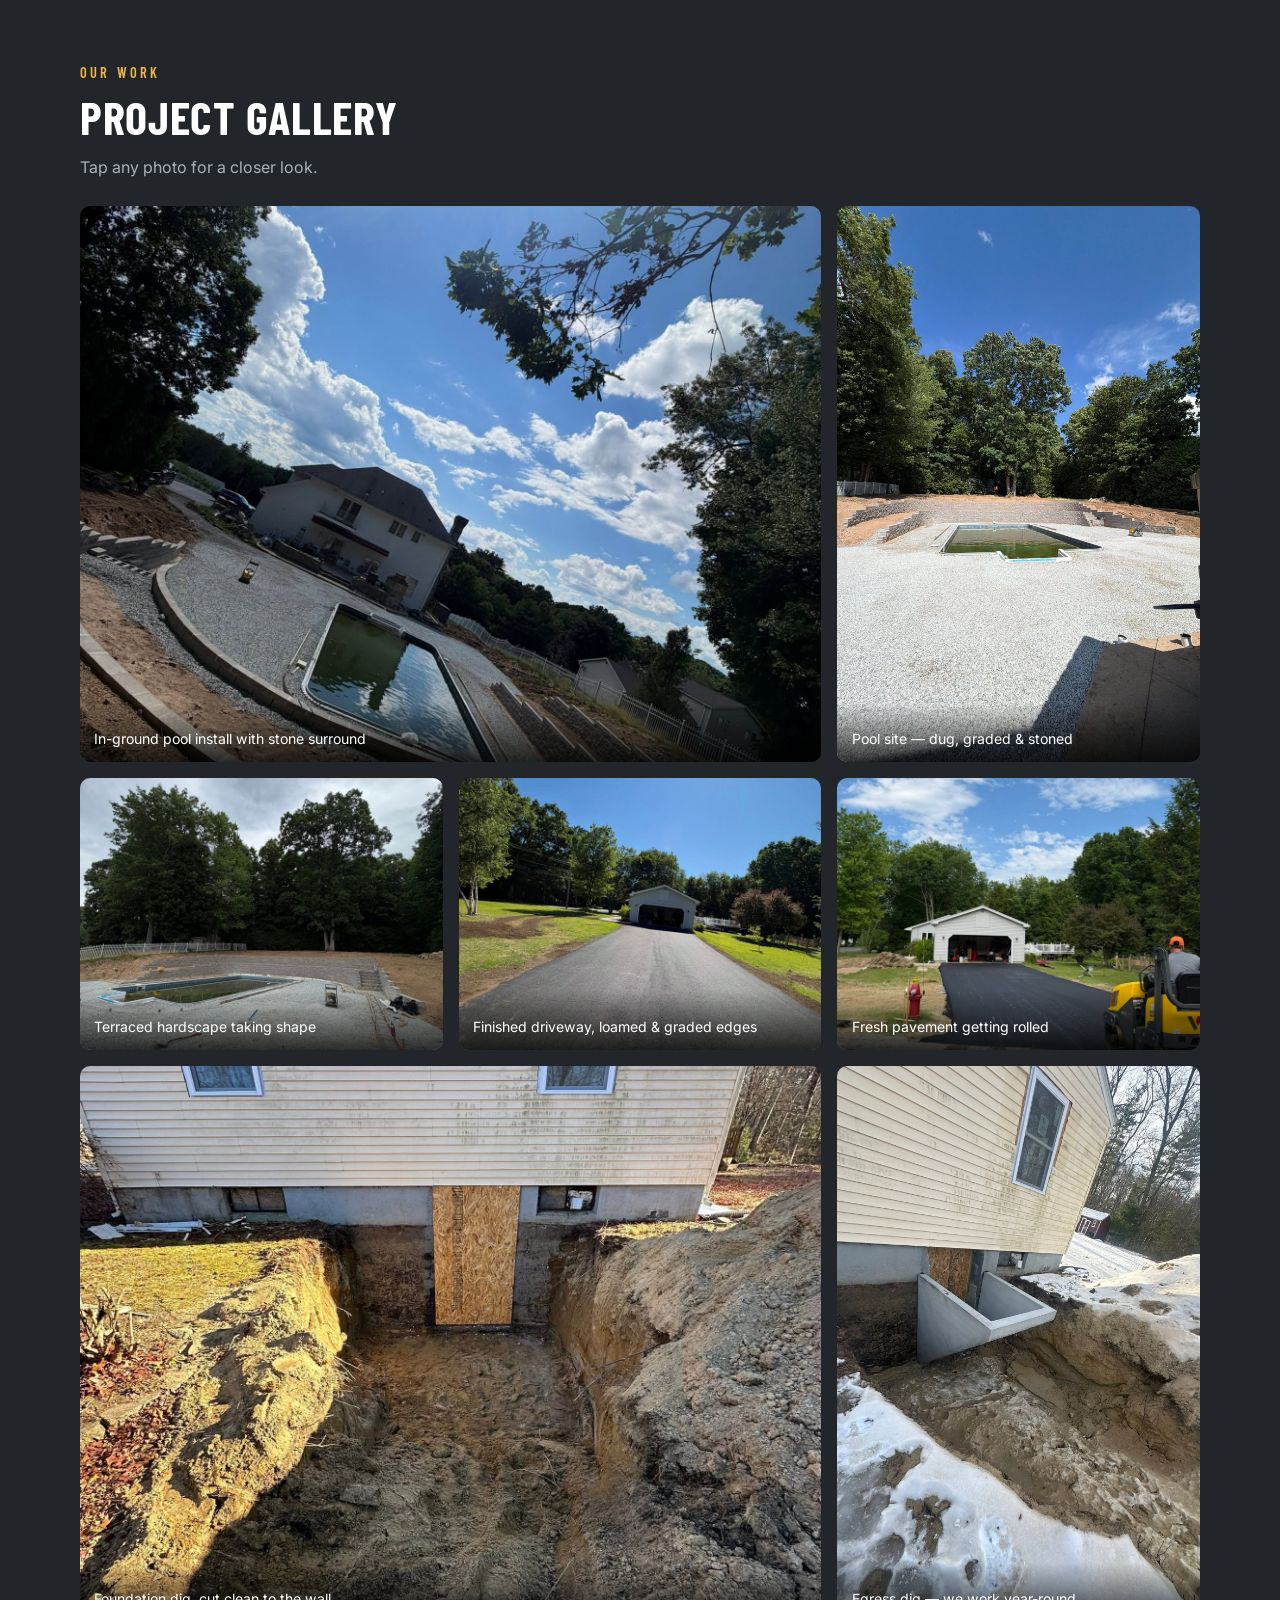
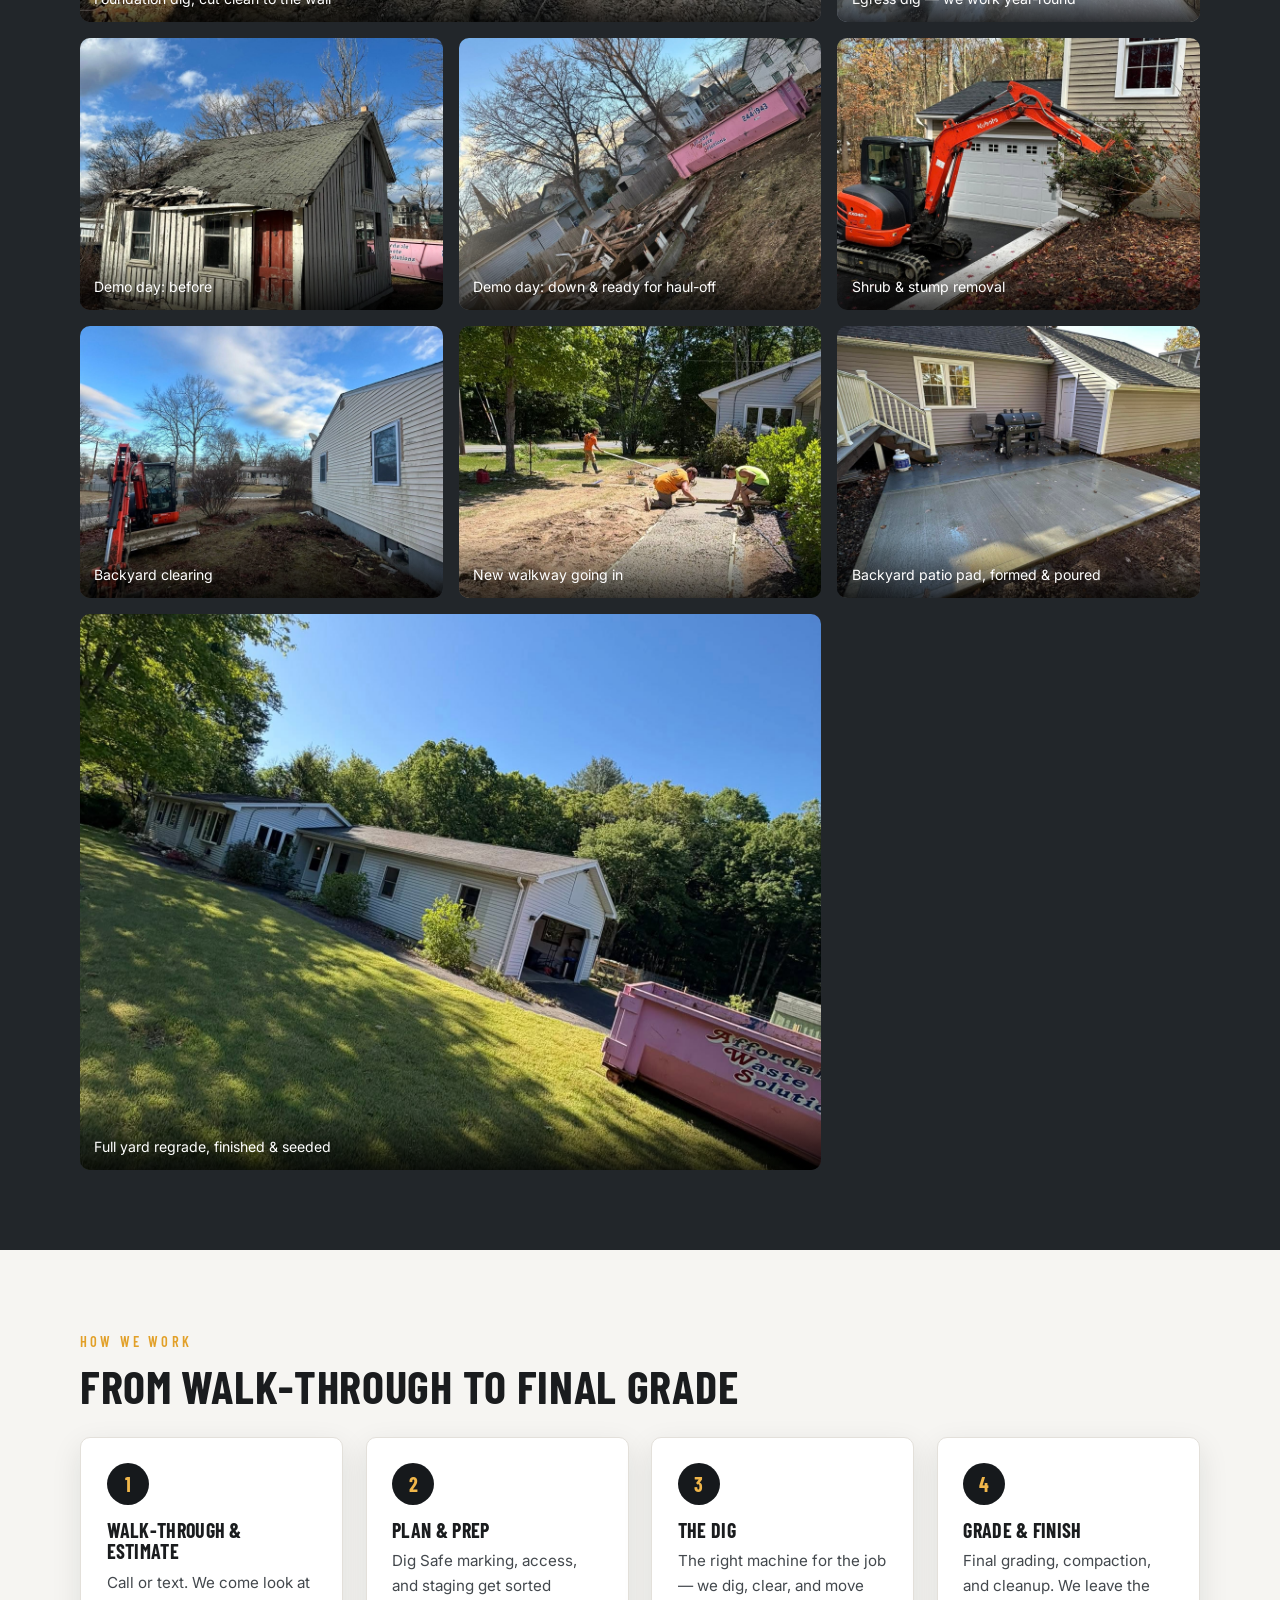
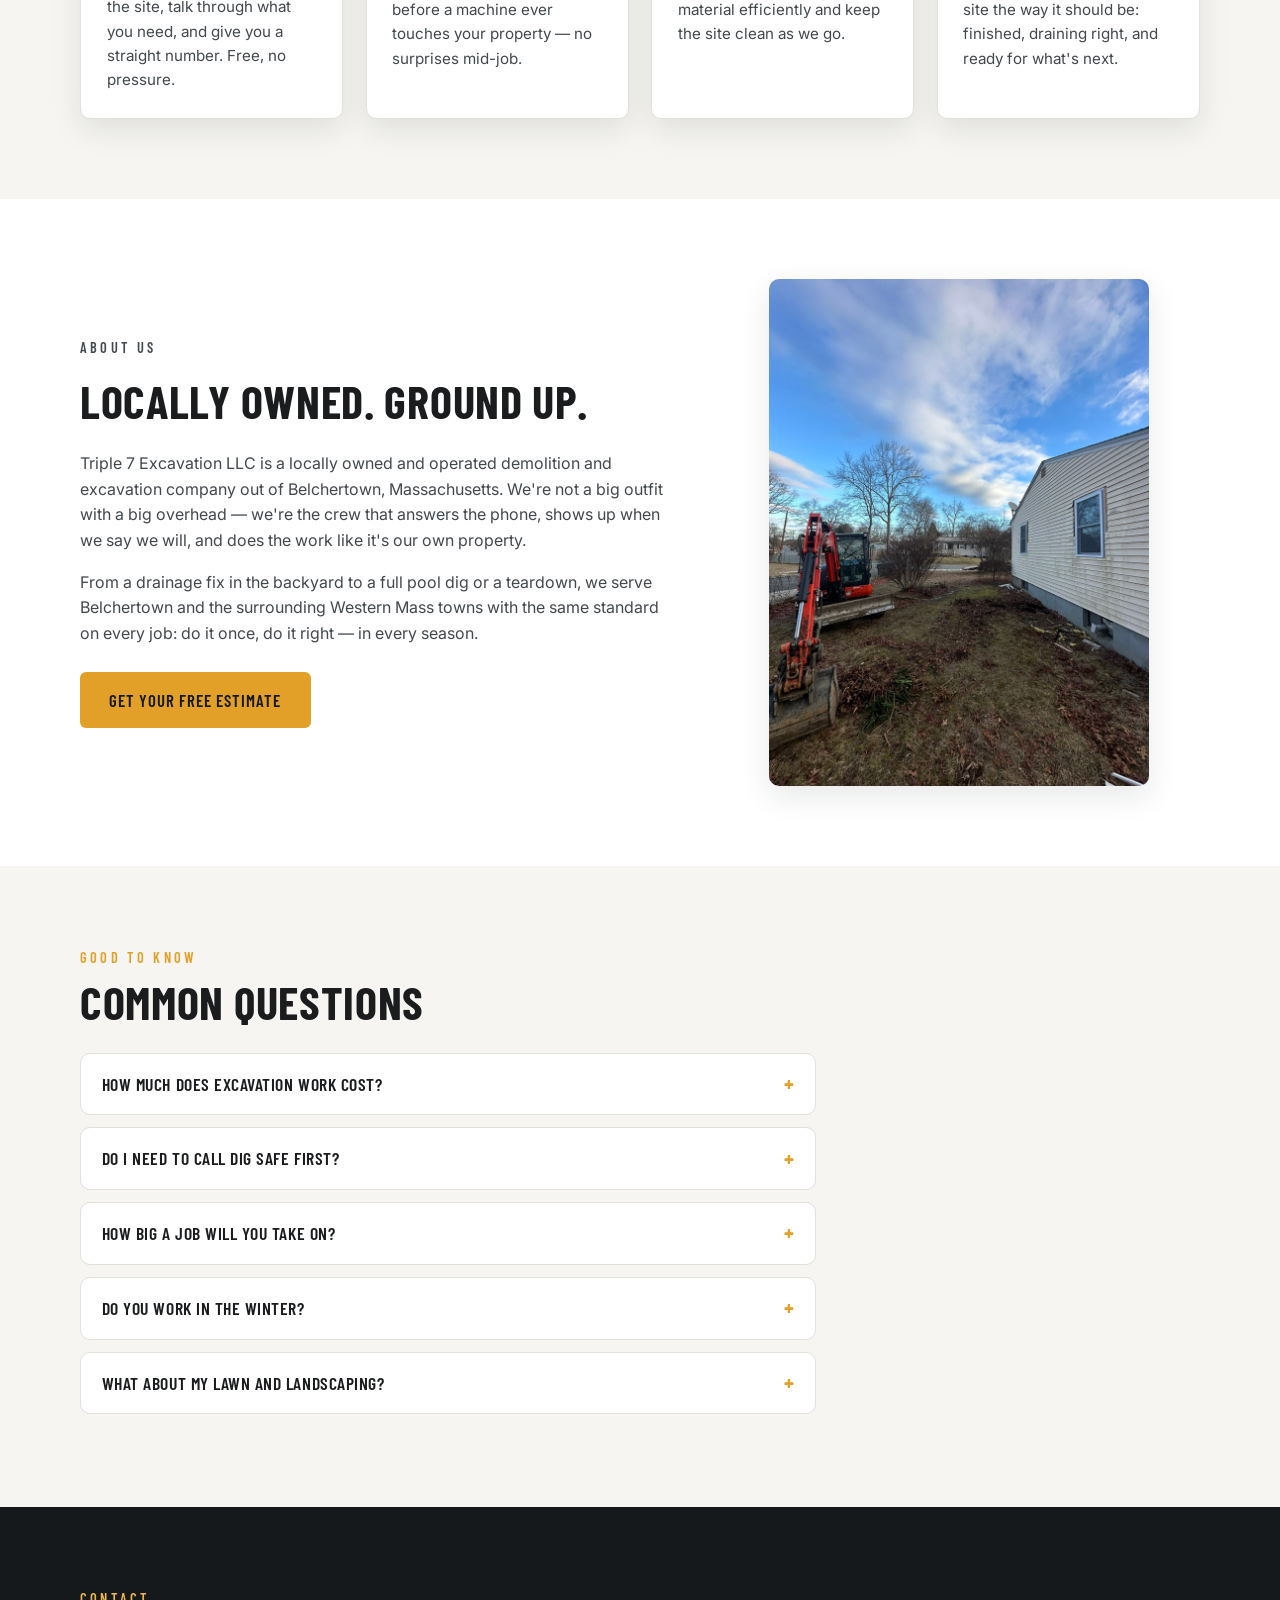
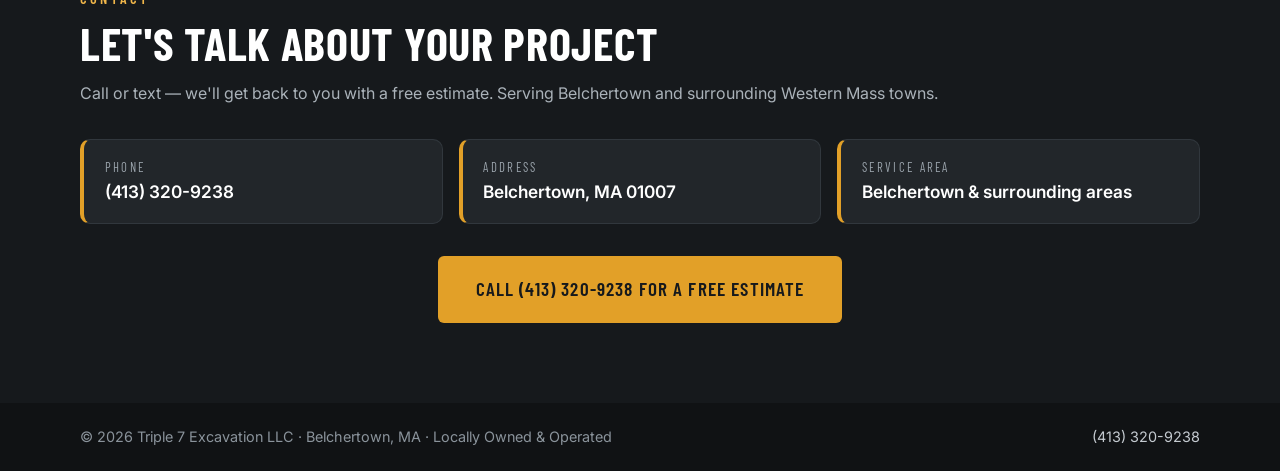
==== commit 432447c5: "Use branded CAT excavator photo as hero background Co-Authored-By: Claude Fable 5 <noreply@anthropic" ====
--- a/index.html
+++ b/index.html
@@ -8,7 +8,7 @@
 <meta property="og:type" content="website">
 <meta property="og:title" content="Triple 7 Excavation LLC — Demolition &amp; Excavation in Belchertown, MA">
 <meta property="og:description" content="Demolition, excavation, land clearing, pool digs, grading, and driveways across Belchertown and Western Mass. Free estimates — (413) 320-9238.">
-<meta property="og:image" content="https://triple-7-excavation.vercel.app/assets/pool-install-stone-surround.jpg">
+<meta property="og:image" content="https://triple-7-excavation.vercel.app/assets/excavator-branded-rear.jpg">
 <meta property="og:url" content="https://triple-7-excavation.vercel.app/">
 <meta name="twitter:card" content="summary_large_image">
 <link rel="preconnect" href="https://fonts.googleapis.com">
@@ -71,7 +71,6 @@
         Call or text <a href="tel:4133209238">(413) 320-9238</a> · Belchertown, MA
       </p>
     </div>
-    <img class="hero-logo" src="assets/logo.jpg" alt="Triple 7 Excavation LLC logo">
   </div>
 </section>
 
--- a/styles.css
+++ b/styles.css
@@ -142,16 +142,14 @@
 /* ============ Hero ============ */
 .hero {
   background:
-    linear-gradient(120deg, rgba(22,25,28,0.97) 35%, rgba(22,25,28,0.82)),
-    repeating-linear-gradient(-45deg, #1d2125 0 22px, #181b1f 22px 44px);
+    linear-gradient(100deg, rgba(22,25,28,0.94) 32%, rgba(22,25,28,0.55) 68%, rgba(22,25,28,0.65)),
+    var(--charcoal-deep) url('assets/excavator-branded-rear.jpg') center right / cover no-repeat;
   color: var(--white);
-  padding: 6.5rem 0;
+  padding: 7.5rem 0;
 }
 .hero-inner {
   display: grid;
-  grid-template-columns: 1.25fr 0.75fr;
-  gap: 3rem;
-  align-items: center;
+  grid-template-columns: 1fr;
 }
 .hero-kicker {
   font-family: var(--font-head);
@@ -167,11 +165,6 @@
 .hero-contact { color: #9aa3ab; font-size: 0.95rem; }
 .hero-contact a { color: var(--yellow); text-decoration: none; }
 .hero-contact a:hover { text-decoration: underline; }
-.hero-logo {
-  width: min(320px, 80%);
-  justify-self: center;
-  filter: drop-shadow(0 12px 30px rgba(0,0,0,0.5));
-}
 
 /* ============ Trustbar ============ */
 .trustbar {
@@ -508,8 +501,11 @@
 
 /* ============ Responsive ============ */
 @media (max-width: 920px) {
-  .hero-inner { grid-template-columns: 1fr; text-align: left; }
-  .hero-logo { display: none; }
+  .hero {
+    background:
+      linear-gradient(rgba(22,25,28,0.82), rgba(22,25,28,0.88)),
+      var(--charcoal-deep) url('assets/excavator-branded-rear.jpg') center / cover no-repeat;
+  }
   .services-grid { grid-template-columns: repeat(2, 1fr); }
   .process-grid { grid-template-columns: repeat(2, 1fr); }
   .about-inner { grid-template-columns: 1fr; }
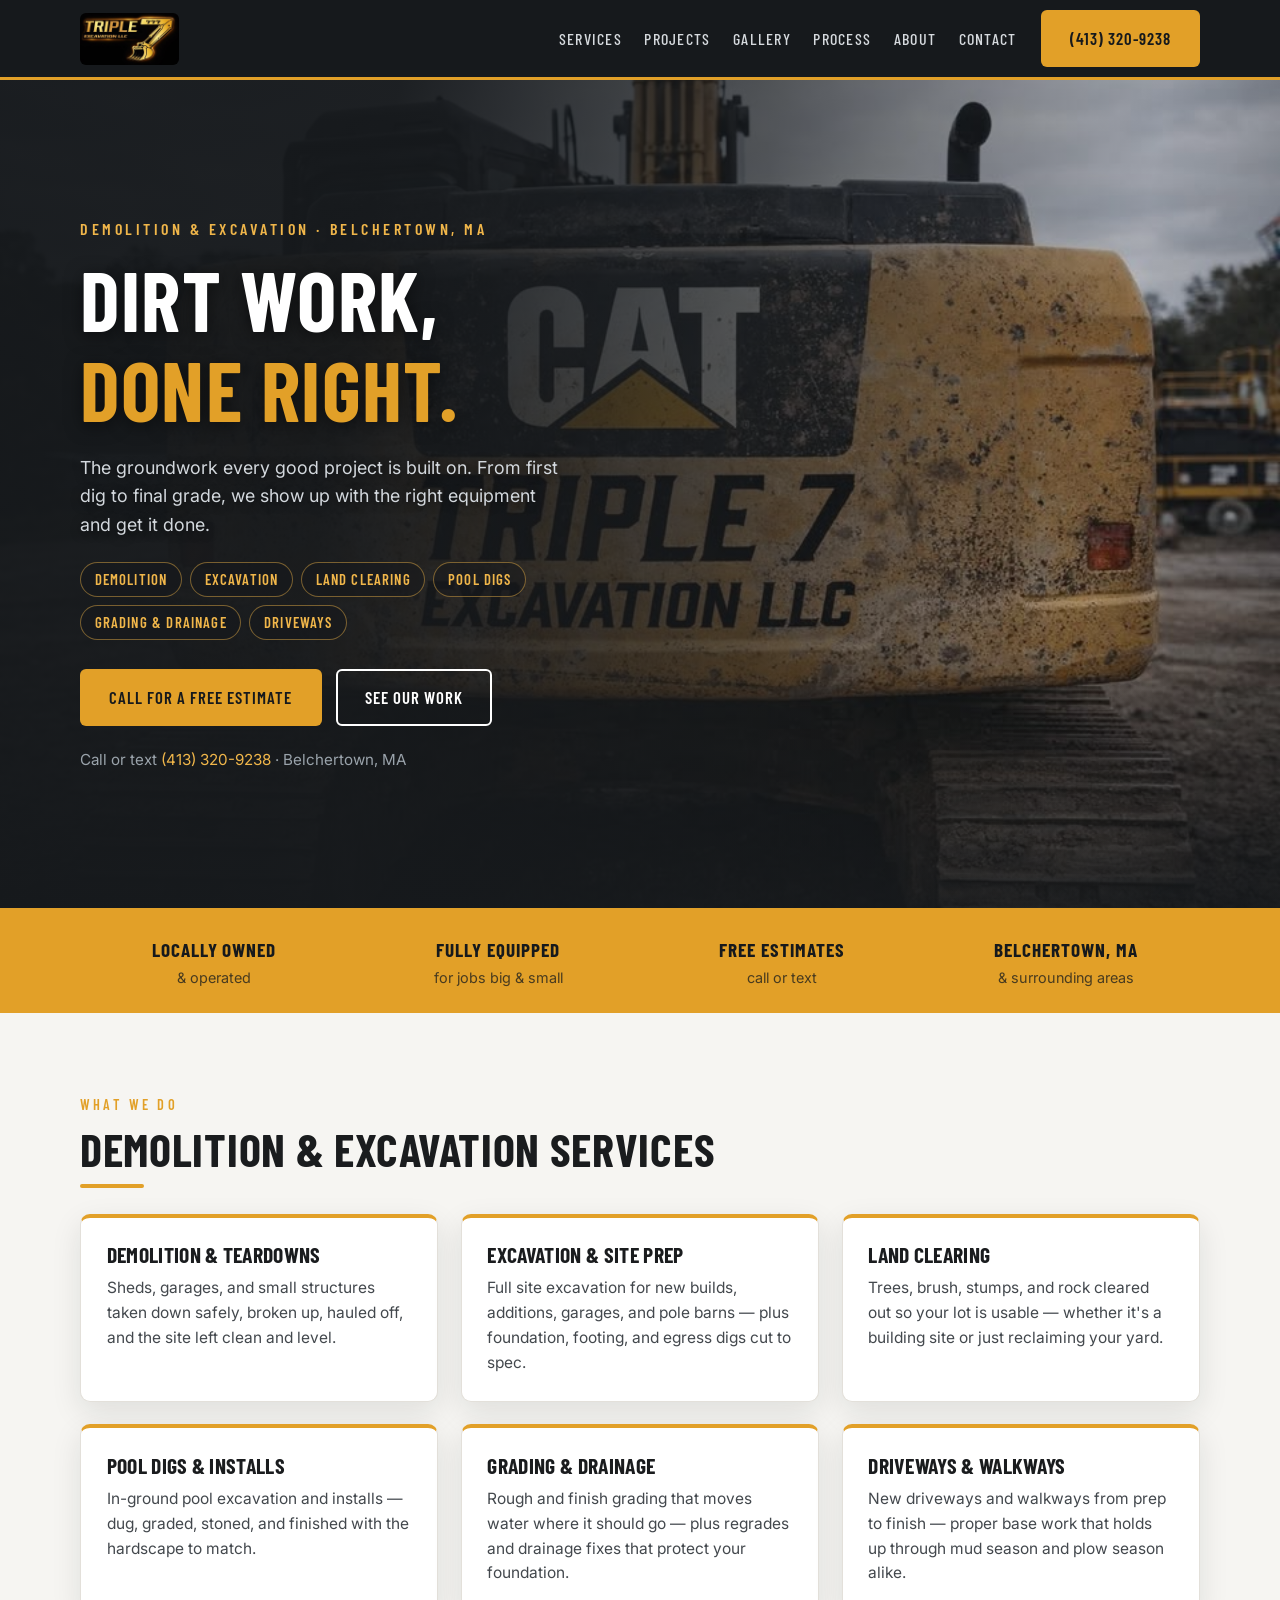
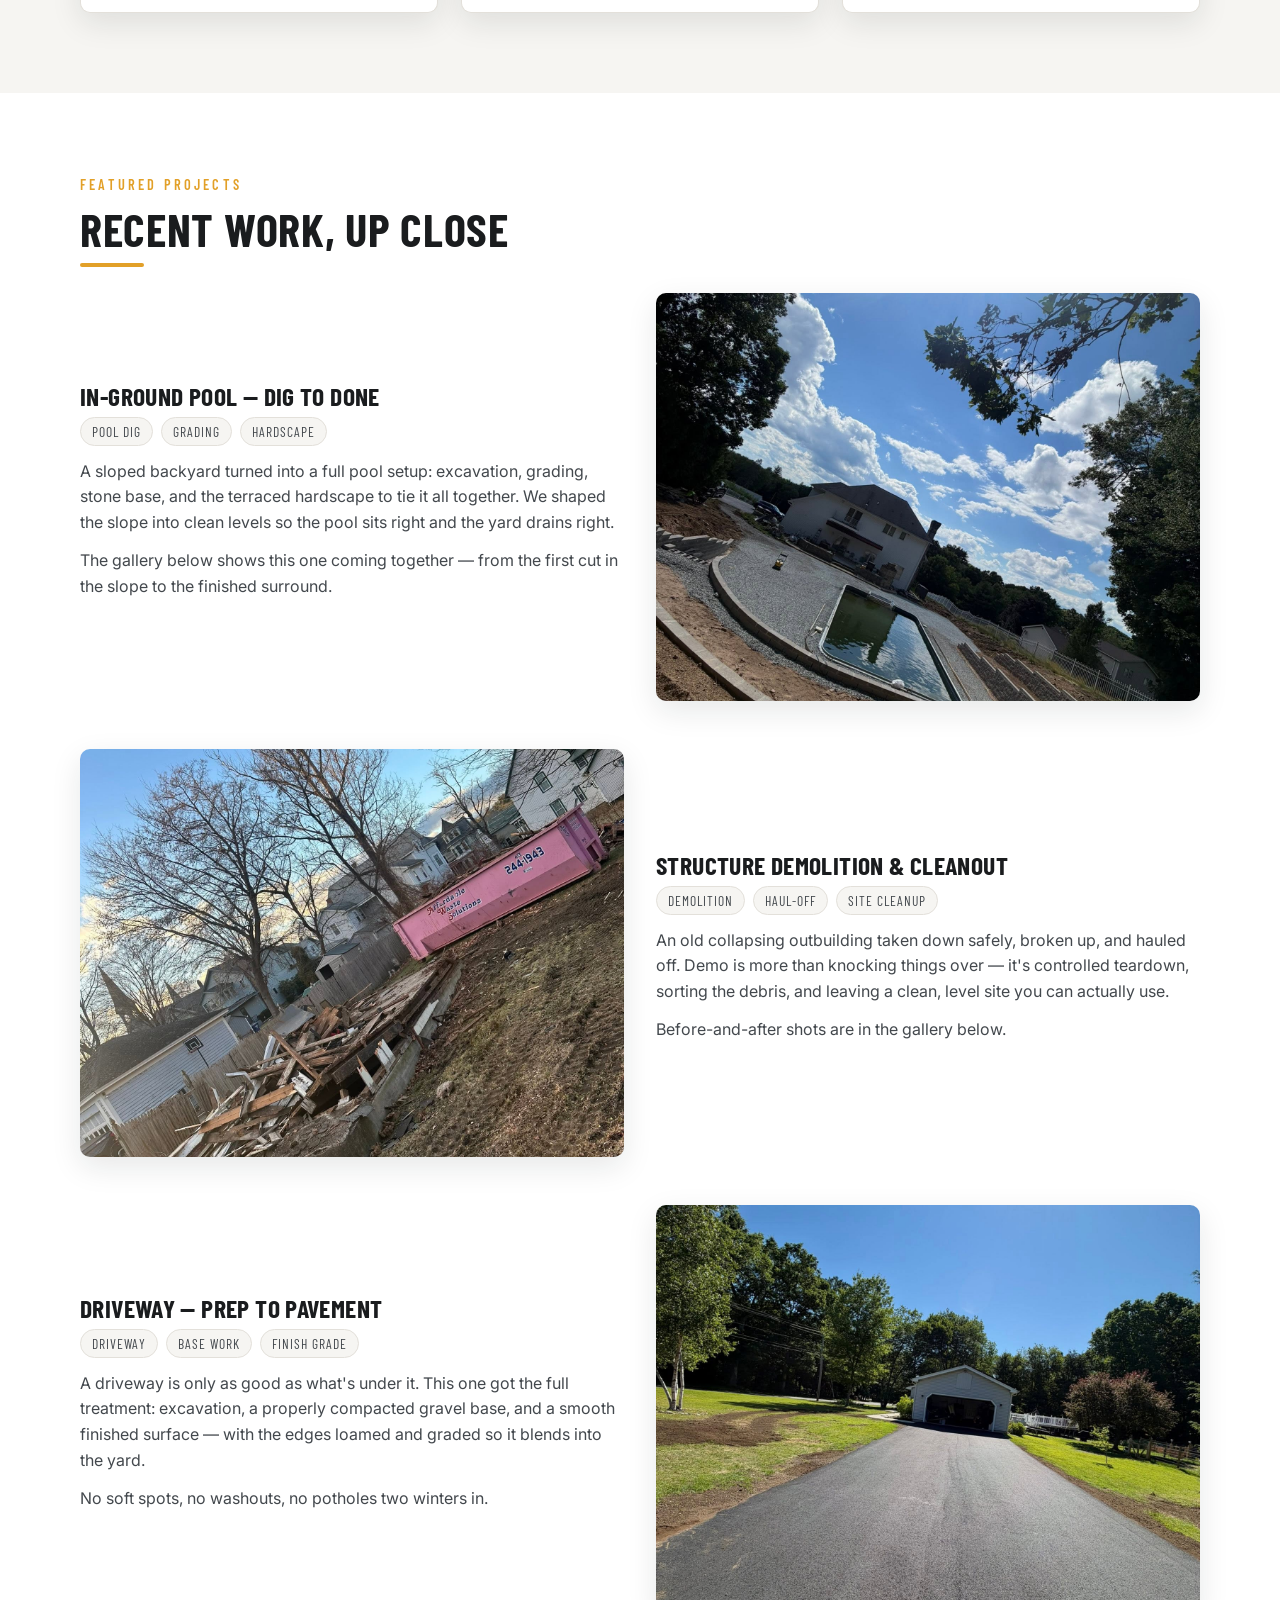
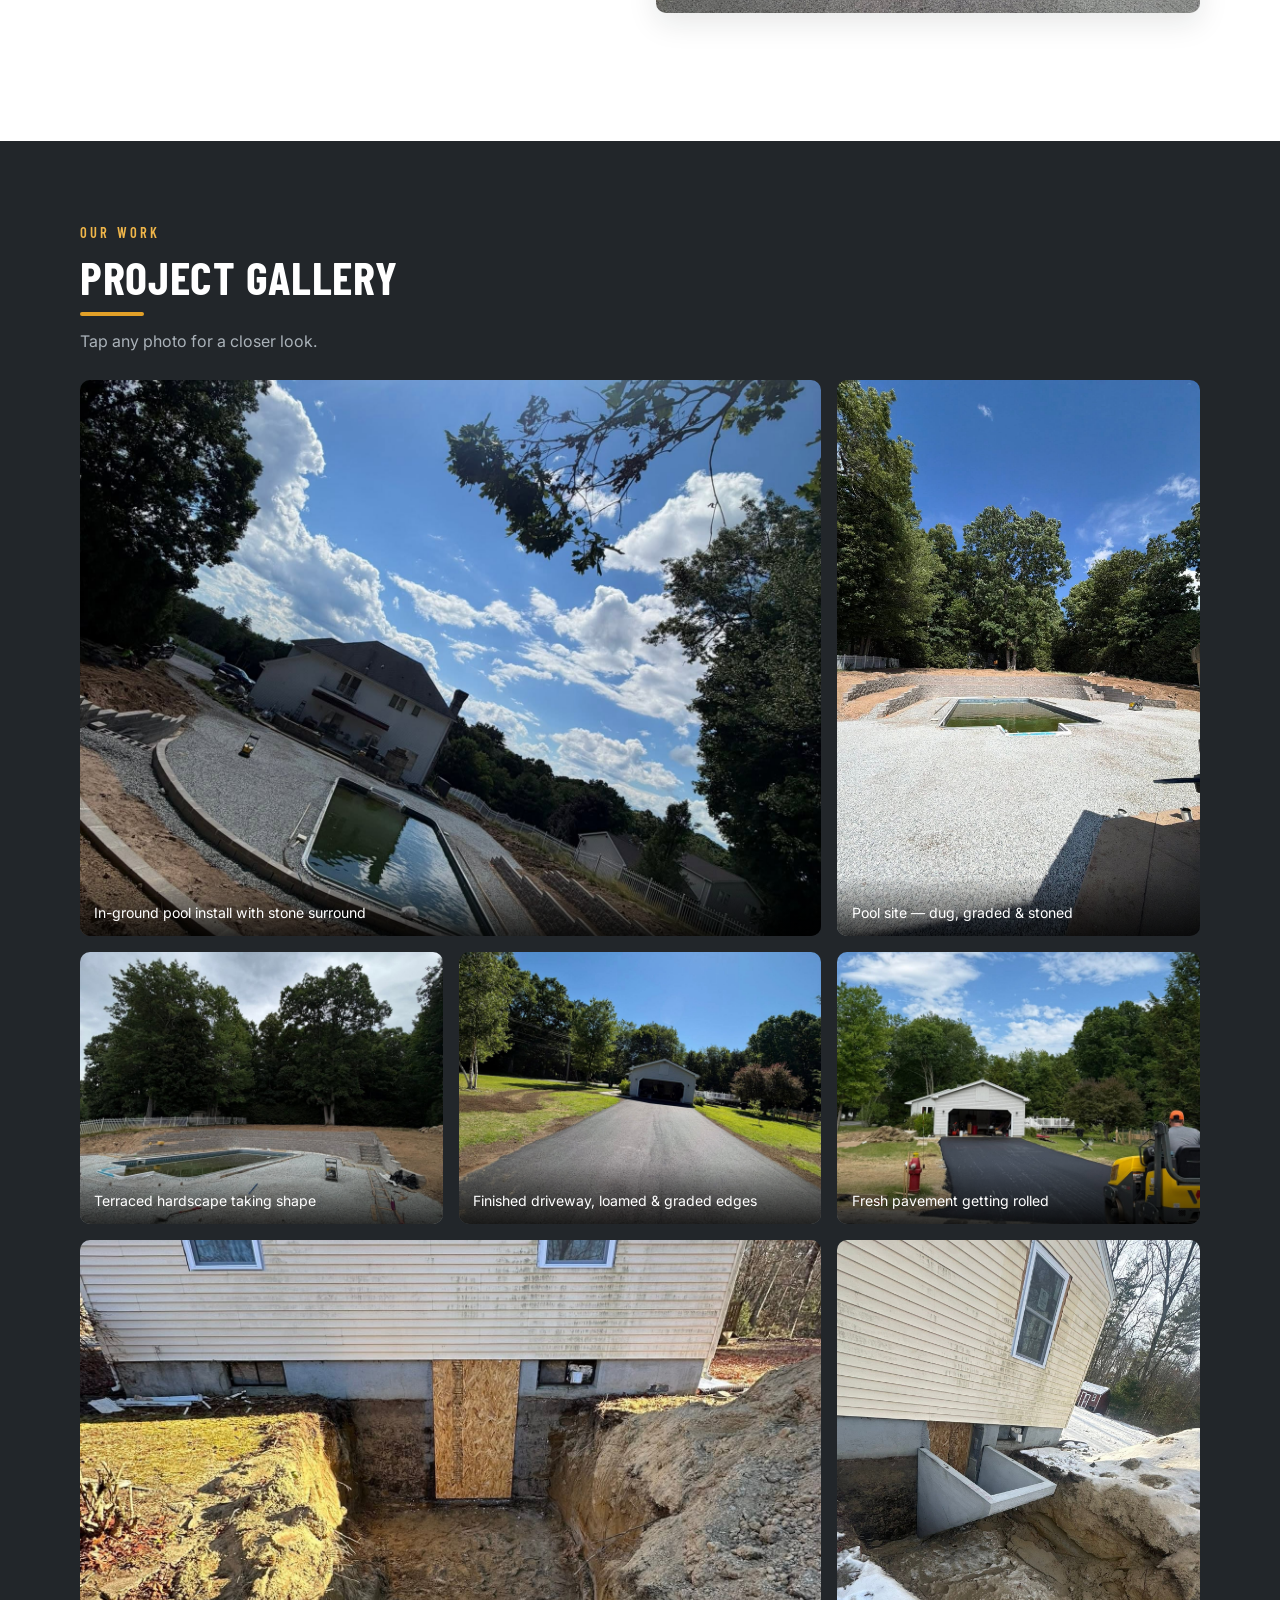
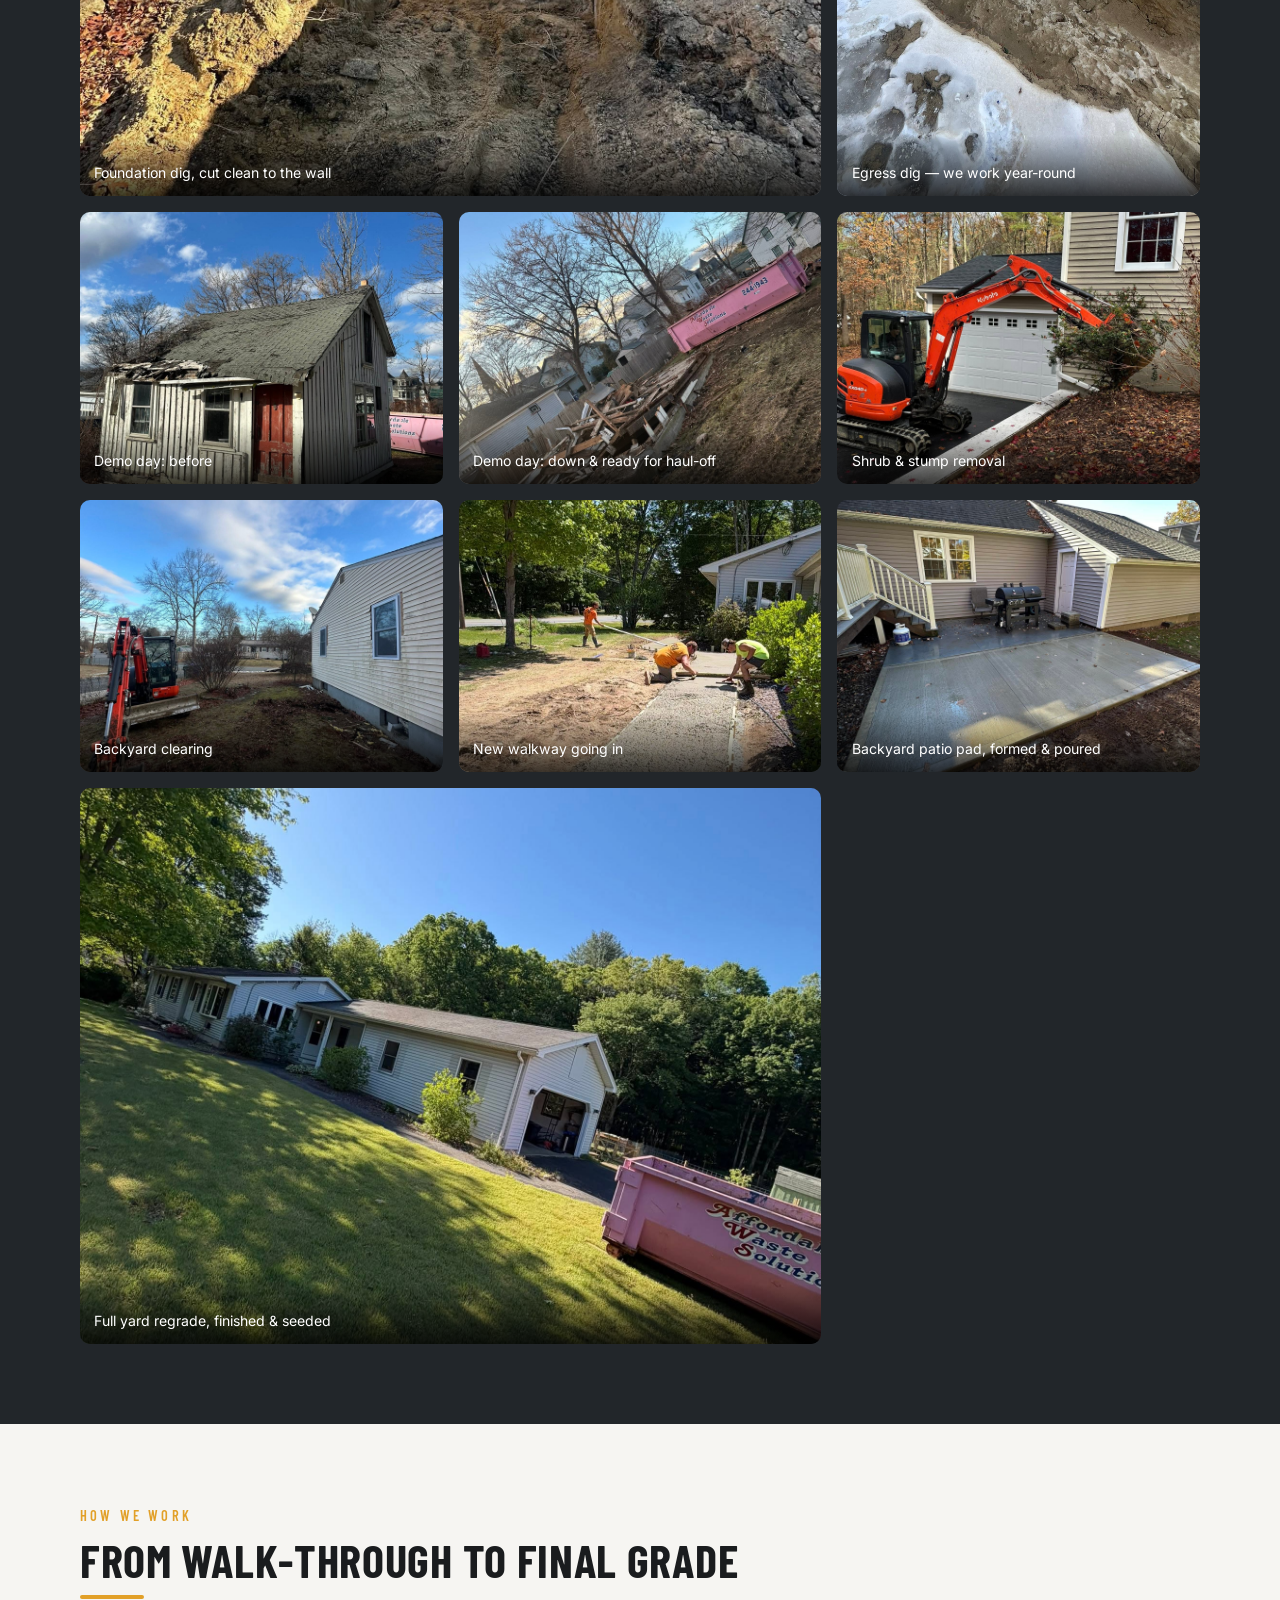
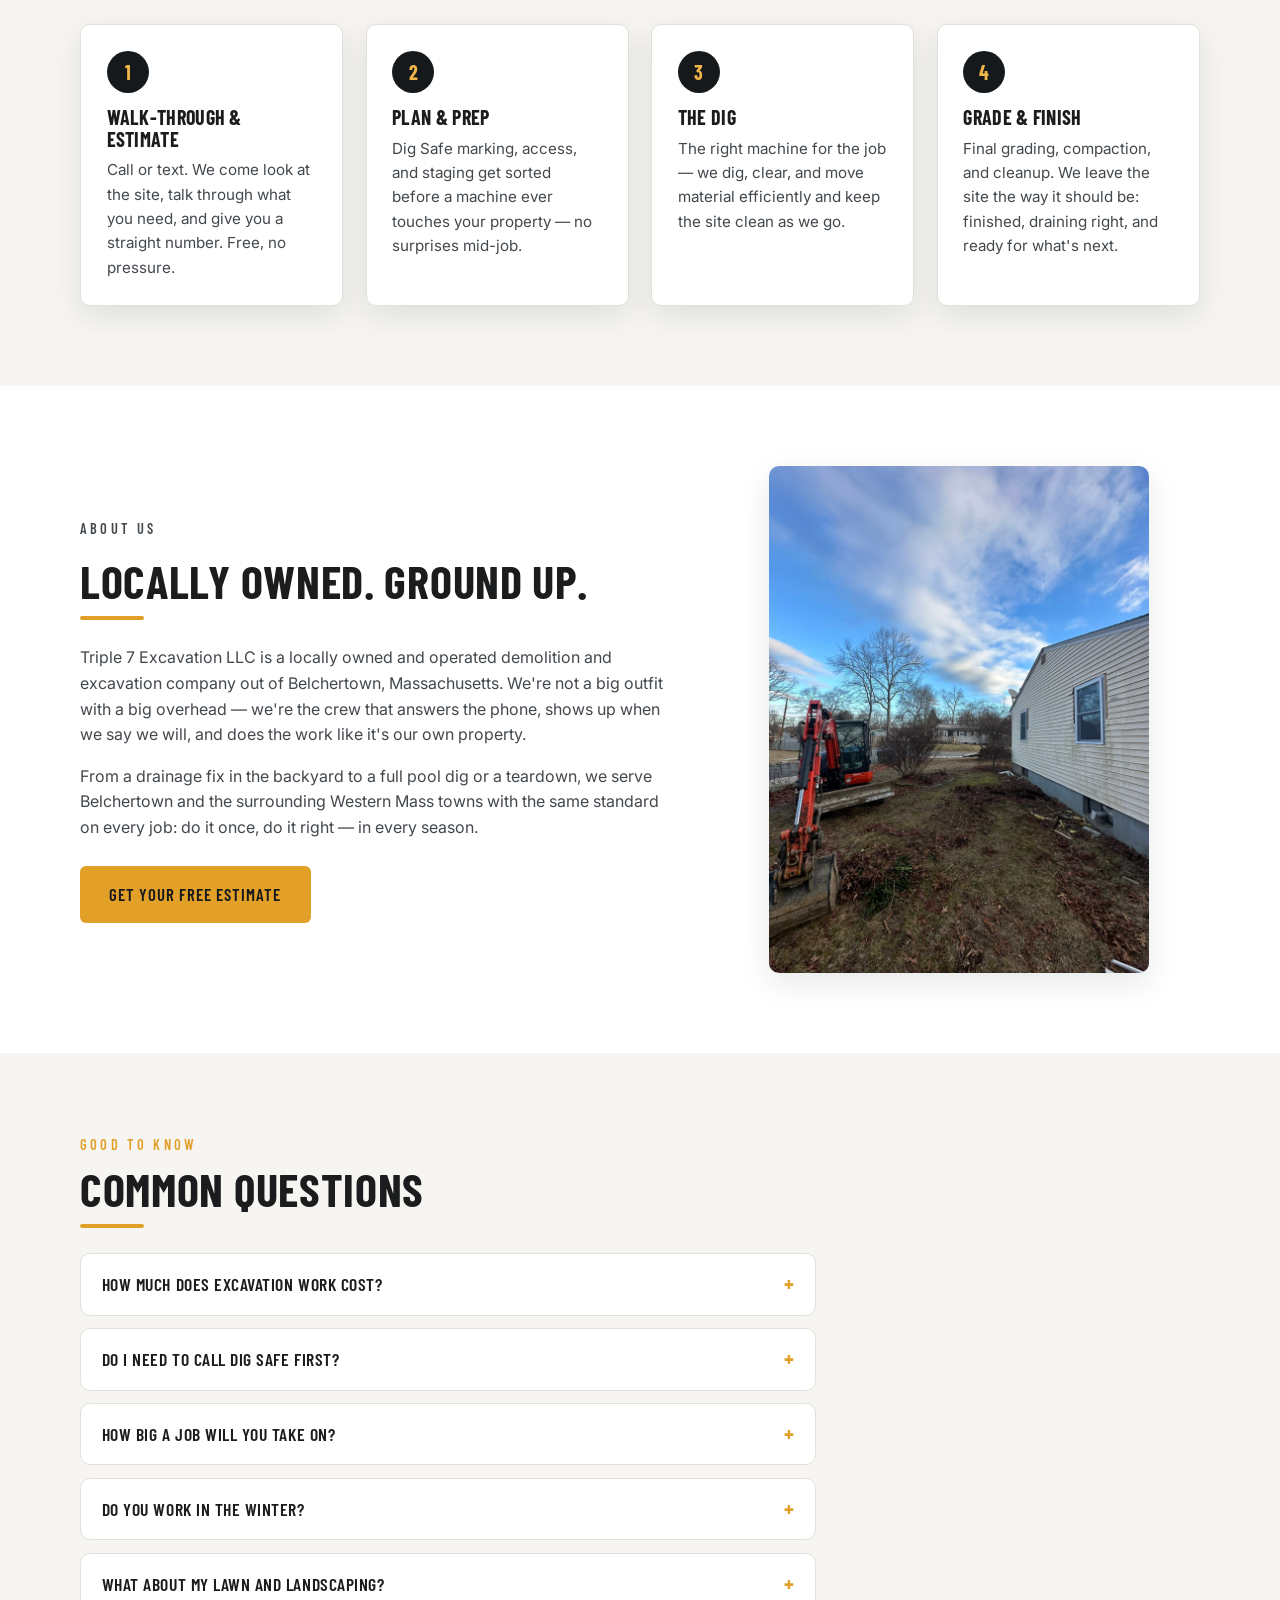
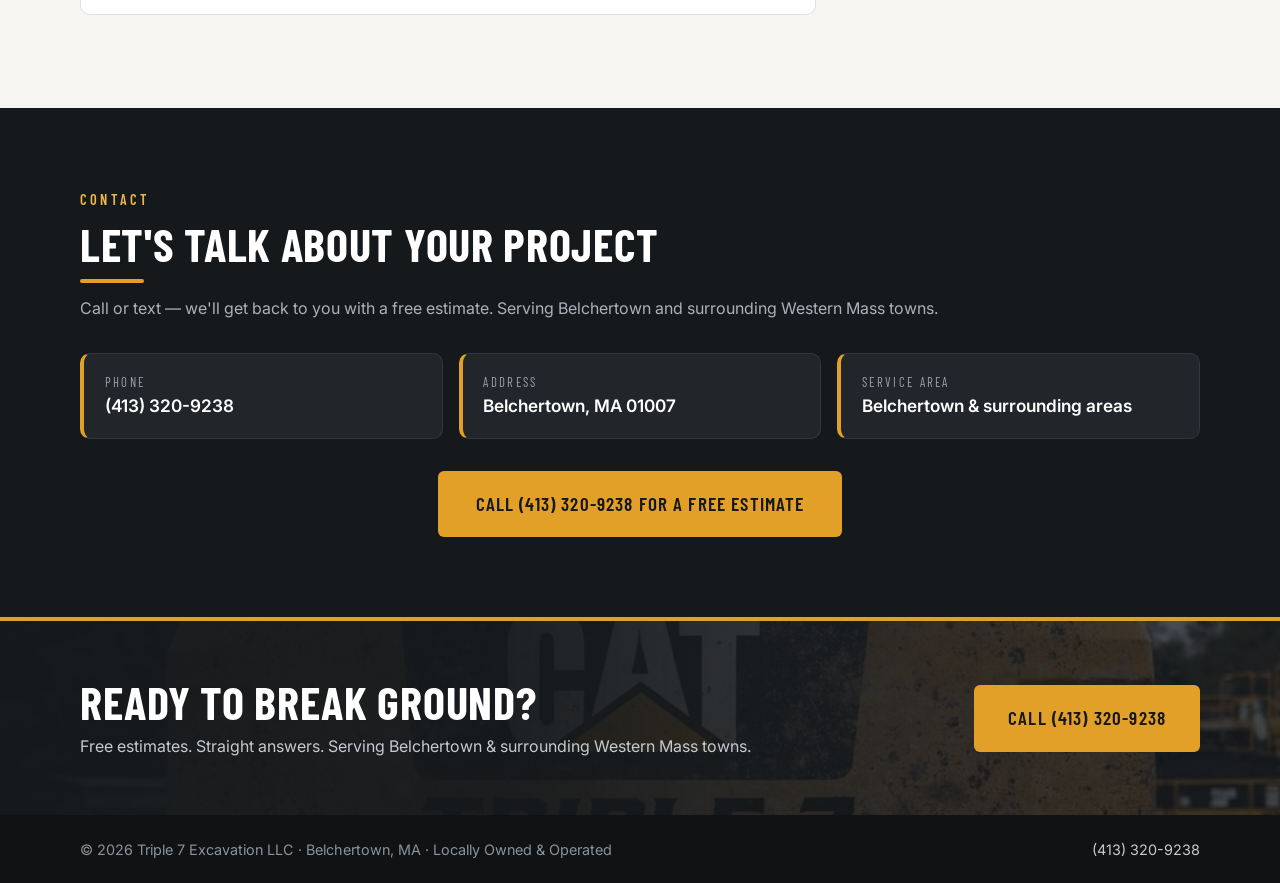
==== commit bf6f4962: "Polish landing page around branded excavator photo Lighter hero overlay so the machine reads, gold a" ====
--- a/index.html
+++ b/index.html
@@ -61,8 +61,16 @@
   <div class="container hero-inner">
     <div class="hero-copy">
       <p class="hero-kicker">Demolition &amp; Excavation · Belchertown, MA</p>
-      <h1>Dirt Work,<br>Done Right.</h1>
-      <p class="hero-sub">Demolition, excavation, land clearing, pool digs, grading, and drainage — the groundwork every good project is built on. From first dig to final grade, we show up with the right equipment and get it done.</p>
+      <h1>Dirt Work,<br><span class="accent">Done Right.</span></h1>
+      <p class="hero-sub">The groundwork every good project is built on. From first dig to final grade, we show up with the right equipment and get it done.</p>
+      <ul class="hero-pills">
+        <li>Demolition</li>
+        <li>Excavation</li>
+        <li>Land Clearing</li>
+        <li>Pool Digs</li>
+        <li>Grading &amp; Drainage</li>
+        <li>Driveways</li>
+      </ul>
       <div class="hero-actions">
         <a href="tel:4133209238" class="btn btn-gold">Call for a Free Estimate</a>
         <a href="#work" class="btn btn-outline">See Our Work</a>
@@ -275,6 +283,16 @@
   </div>
 </section>
 
+<section class="cta-band">
+  <div class="container cta-band-inner">
+    <div>
+      <h2>Ready to Break Ground?</h2>
+      <p>Free estimates. Straight answers. Serving Belchertown &amp; surrounding Western Mass towns.</p>
+    </div>
+    <a href="tel:4133209238" class="btn btn-gold">Call (413) 320-9238</a>
+  </div>
+</section>
+
 <footer class="site-footer">
   <div class="container footer-inner">
     <span>&copy; 2026 Triple 7 Excavation LLC · Belchertown, MA · Locally Owned &amp; Operated</span>
--- a/styles.css
+++ b/styles.css
@@ -27,6 +27,8 @@
 }
 img { max-width: 100%; display: block; }
 a { color: inherit; }
+::selection { background: var(--gold); color: var(--charcoal-deep); }
+section[id] { scroll-margin-top: 84px; }
 
 .container { width: min(1120px, 92%); margin: 0 auto; }
 
@@ -37,6 +39,16 @@
   letter-spacing: 0.015em;
 }
 h2 { font-size: clamp(2rem, 4.5vw, 2.9rem); margin-bottom: 1.6rem; }
+section > .container > h2::after,
+.about-text h2::after {
+  content: "";
+  display: block;
+  width: 64px;
+  height: 4px;
+  margin-top: 0.6rem;
+  background: var(--gold);
+  border-radius: 2px;
+}
 
 .section-kicker {
   font-family: var(--font-head);
@@ -142,10 +154,12 @@
 /* ============ Hero ============ */
 .hero {
   background:
-    linear-gradient(100deg, rgba(22,25,28,0.94) 32%, rgba(22,25,28,0.55) 68%, rgba(22,25,28,0.65)),
+    linear-gradient(100deg, rgba(22,25,28,0.97) 28%, rgba(22,25,28,0.72) 55%, rgba(22,25,28,0.30) 82%, rgba(22,25,28,0.45)),
+    linear-gradient(rgba(22,25,28,0) 70%, rgba(22,25,28,0.85)),
     var(--charcoal-deep) url('assets/excavator-branded-rear.jpg') center right / cover no-repeat;
   color: var(--white);
-  padding: 7.5rem 0;
+  padding: 8.5rem 0;
+  border-bottom: 4px solid var(--gold);
 }
 .hero-inner {
   display: grid;
@@ -159,8 +173,29 @@
   color: var(--yellow);
   margin-bottom: 0.8rem;
 }
-.hero h1 { font-size: clamp(2.8rem, 7vw, 4.6rem); margin-bottom: 1.2rem; }
-.hero-sub { color: #c4cad0; max-width: 34rem; margin-bottom: 1.8rem; font-size: 1.08rem; }
+.hero h1 { font-size: clamp(3rem, 7.5vw, 5.2rem); margin-bottom: 1.2rem; text-shadow: 0 3px 18px rgba(0,0,0,0.55); }
+.hero h1 .accent { color: var(--gold); }
+.hero-sub { color: #d3d8dd; max-width: 30rem; margin-bottom: 1.4rem; font-size: 1.12rem; text-shadow: 0 2px 10px rgba(0,0,0,0.5); }
+.hero-pills {
+  list-style: none;
+  display: flex;
+  flex-wrap: wrap;
+  gap: 0.5rem;
+  max-width: 32rem;
+  margin-bottom: 1.8rem;
+}
+.hero-pills li {
+  font-family: var(--font-head);
+  text-transform: uppercase;
+  letter-spacing: 0.08em;
+  font-size: 0.92rem;
+  font-weight: 600;
+  color: var(--yellow);
+  border: 1px solid rgba(240, 182, 74, 0.45);
+  background: rgba(22, 25, 28, 0.55);
+  border-radius: 999px;
+  padding: 0.3rem 0.85rem;
+}
 .hero-actions { display: flex; flex-wrap: wrap; gap: 0.9rem; margin-bottom: 1.4rem; }
 .hero-contact { color: #9aa3ab; font-size: 0.95rem; }
 .hero-contact a { color: var(--yellow); text-decoration: none; }
@@ -200,6 +235,11 @@
   border-radius: var(--radius);
   padding: 1.6rem;
   box-shadow: var(--shadow);
+  transition: transform 0.2s ease, box-shadow 0.2s ease;
+}
+.service-card:hover {
+  transform: translateY(-4px);
+  box-shadow: 0 16px 36px rgba(22, 25, 28, 0.16);
 }
 .service-card h3 { font-size: 1.35rem; margin-bottom: 0.6rem; }
 .service-card p { color: var(--ink-soft); font-size: 0.97rem; }
@@ -434,6 +474,26 @@
   border-color: var(--gold);
 }
 .form-submit { justify-self: start; border: 0; }
+
+/* ============ CTA band ============ */
+.cta-band {
+  background:
+    linear-gradient(90deg, rgba(22,25,28,0.96) 40%, rgba(22,25,28,0.72)),
+    var(--charcoal-deep) url('assets/excavator-branded-rear.jpg') center 35% / cover no-repeat;
+  border-top: 4px solid var(--gold);
+  color: var(--white);
+  padding: 3.5rem 0;
+}
+.cta-band-inner {
+  display: flex;
+  flex-wrap: wrap;
+  align-items: center;
+  justify-content: space-between;
+  gap: 1.5rem;
+}
+.cta-band h2 { margin-bottom: 0.4rem; }
+.cta-band p { color: #c4cad0; }
+.cta-band .btn { font-size: 1.2rem; padding: 1rem 2rem; white-space: nowrap; }
 
 /* ============ Footer ============ */
 .site-footer {
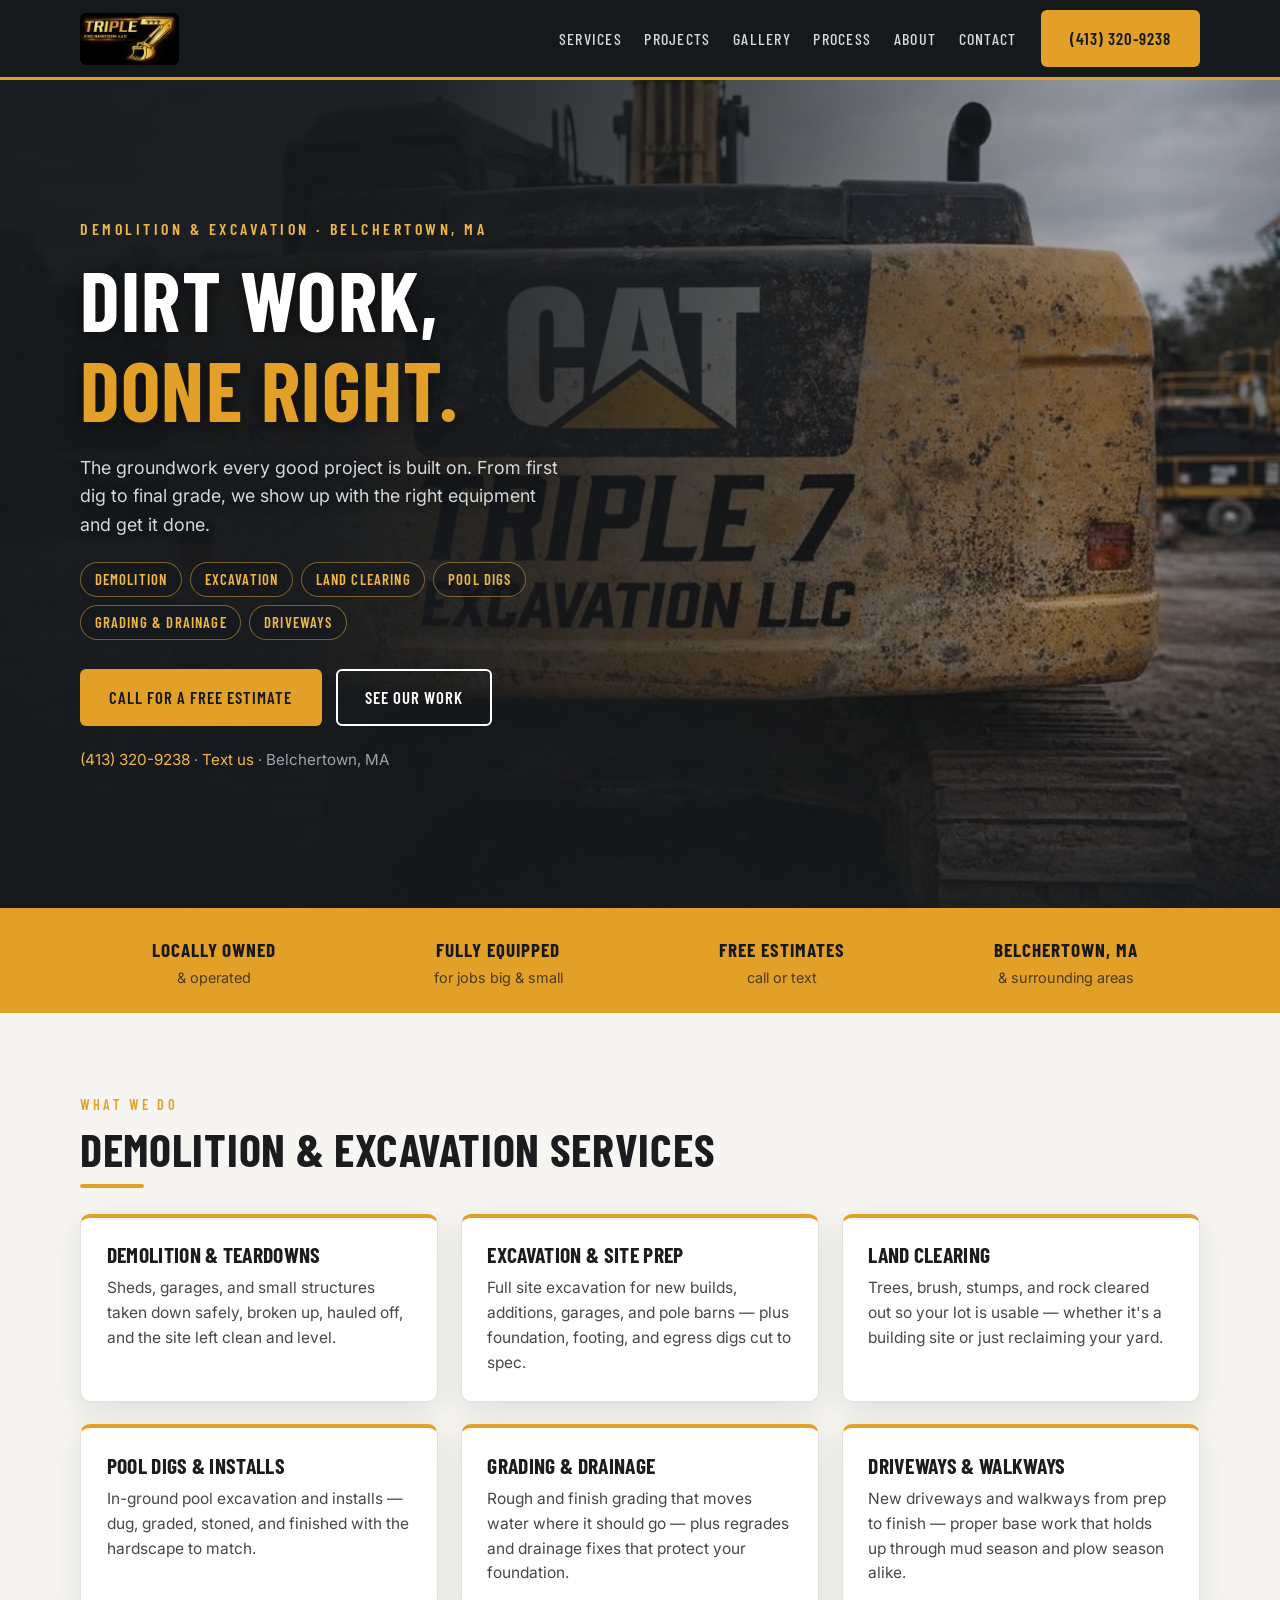
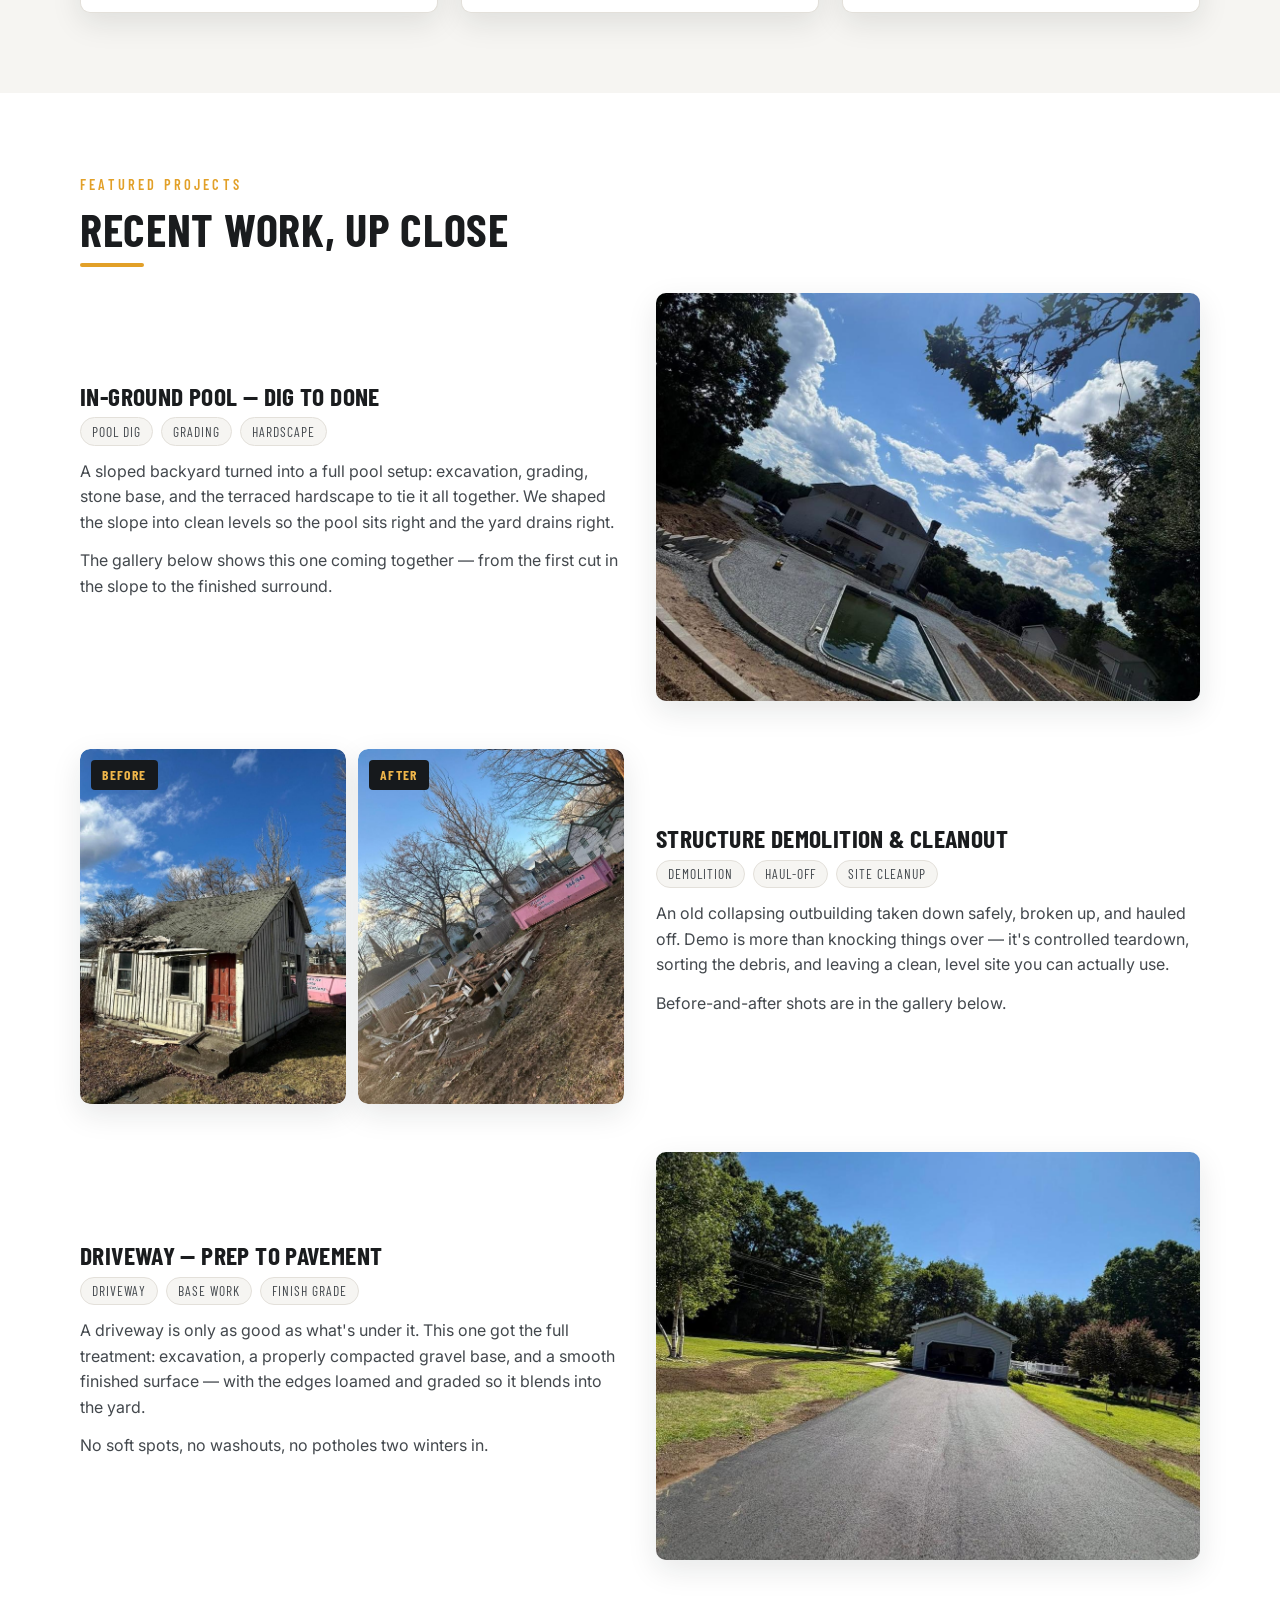
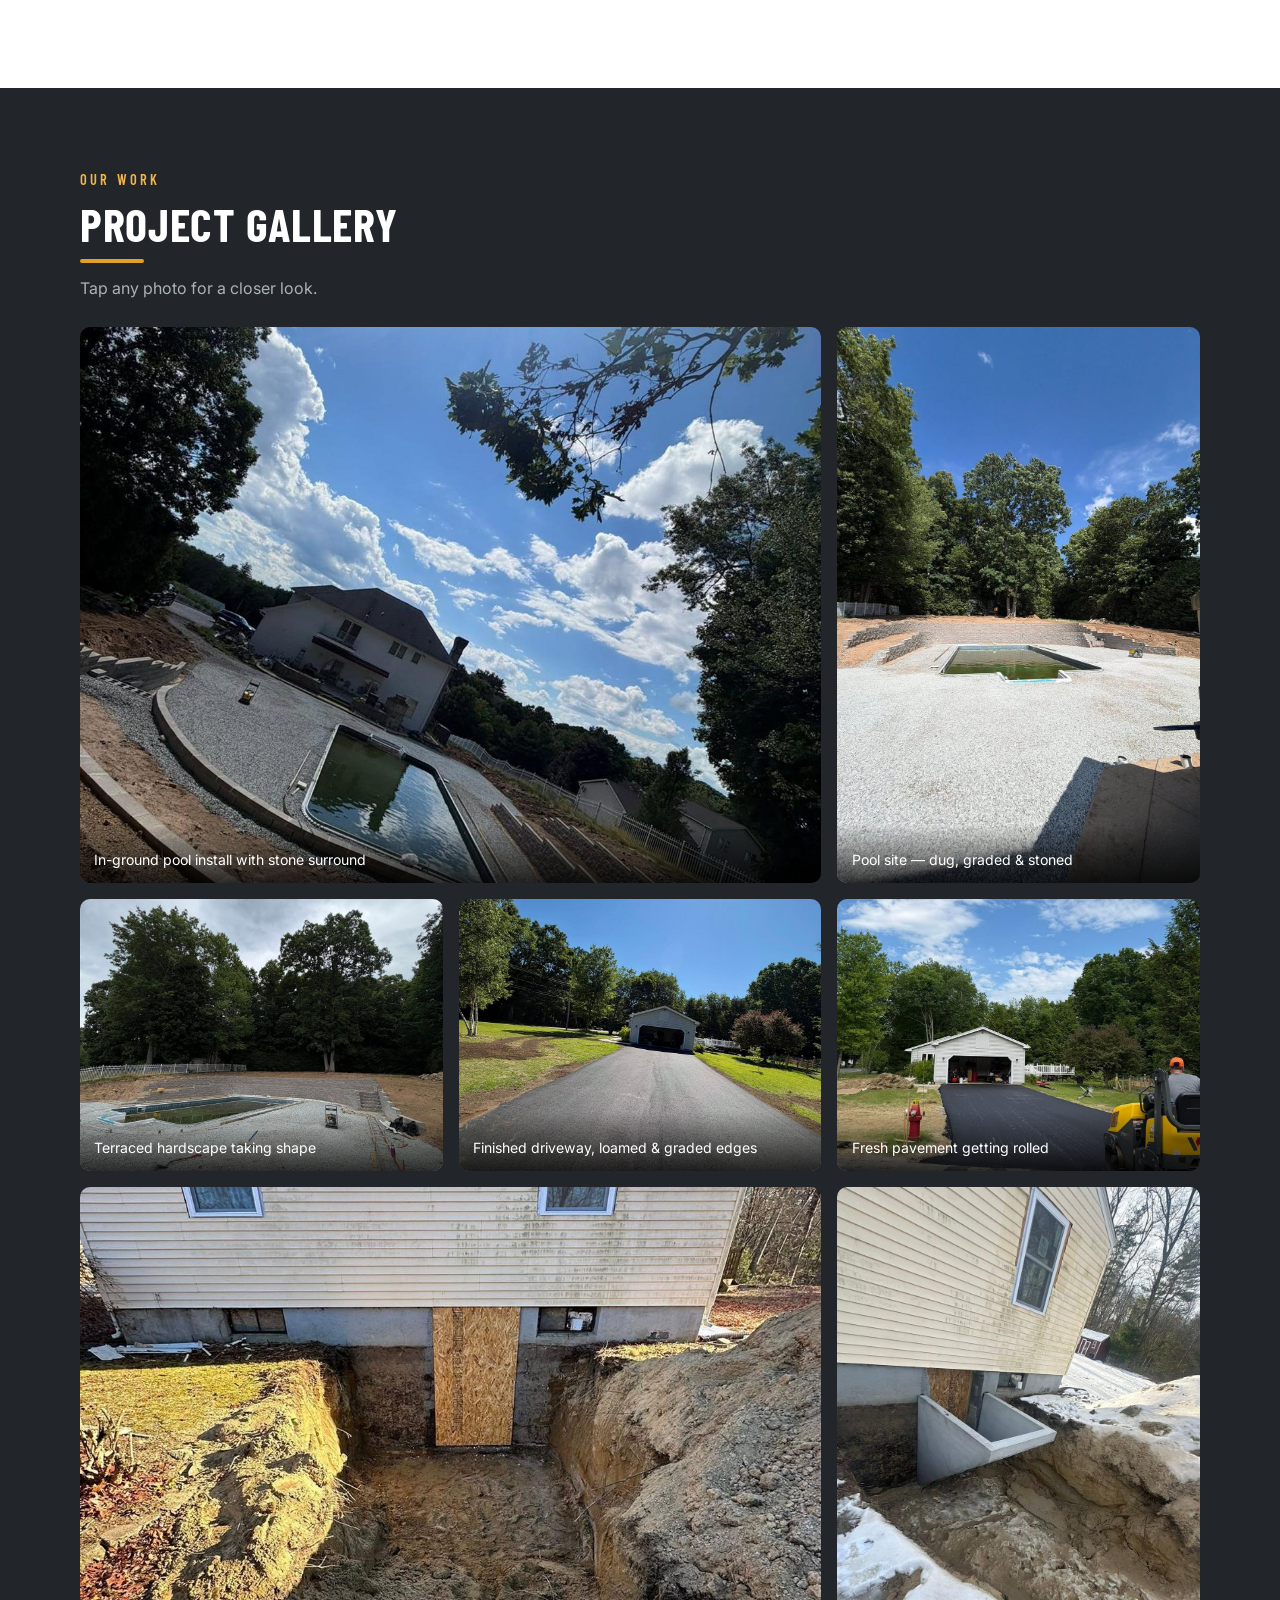
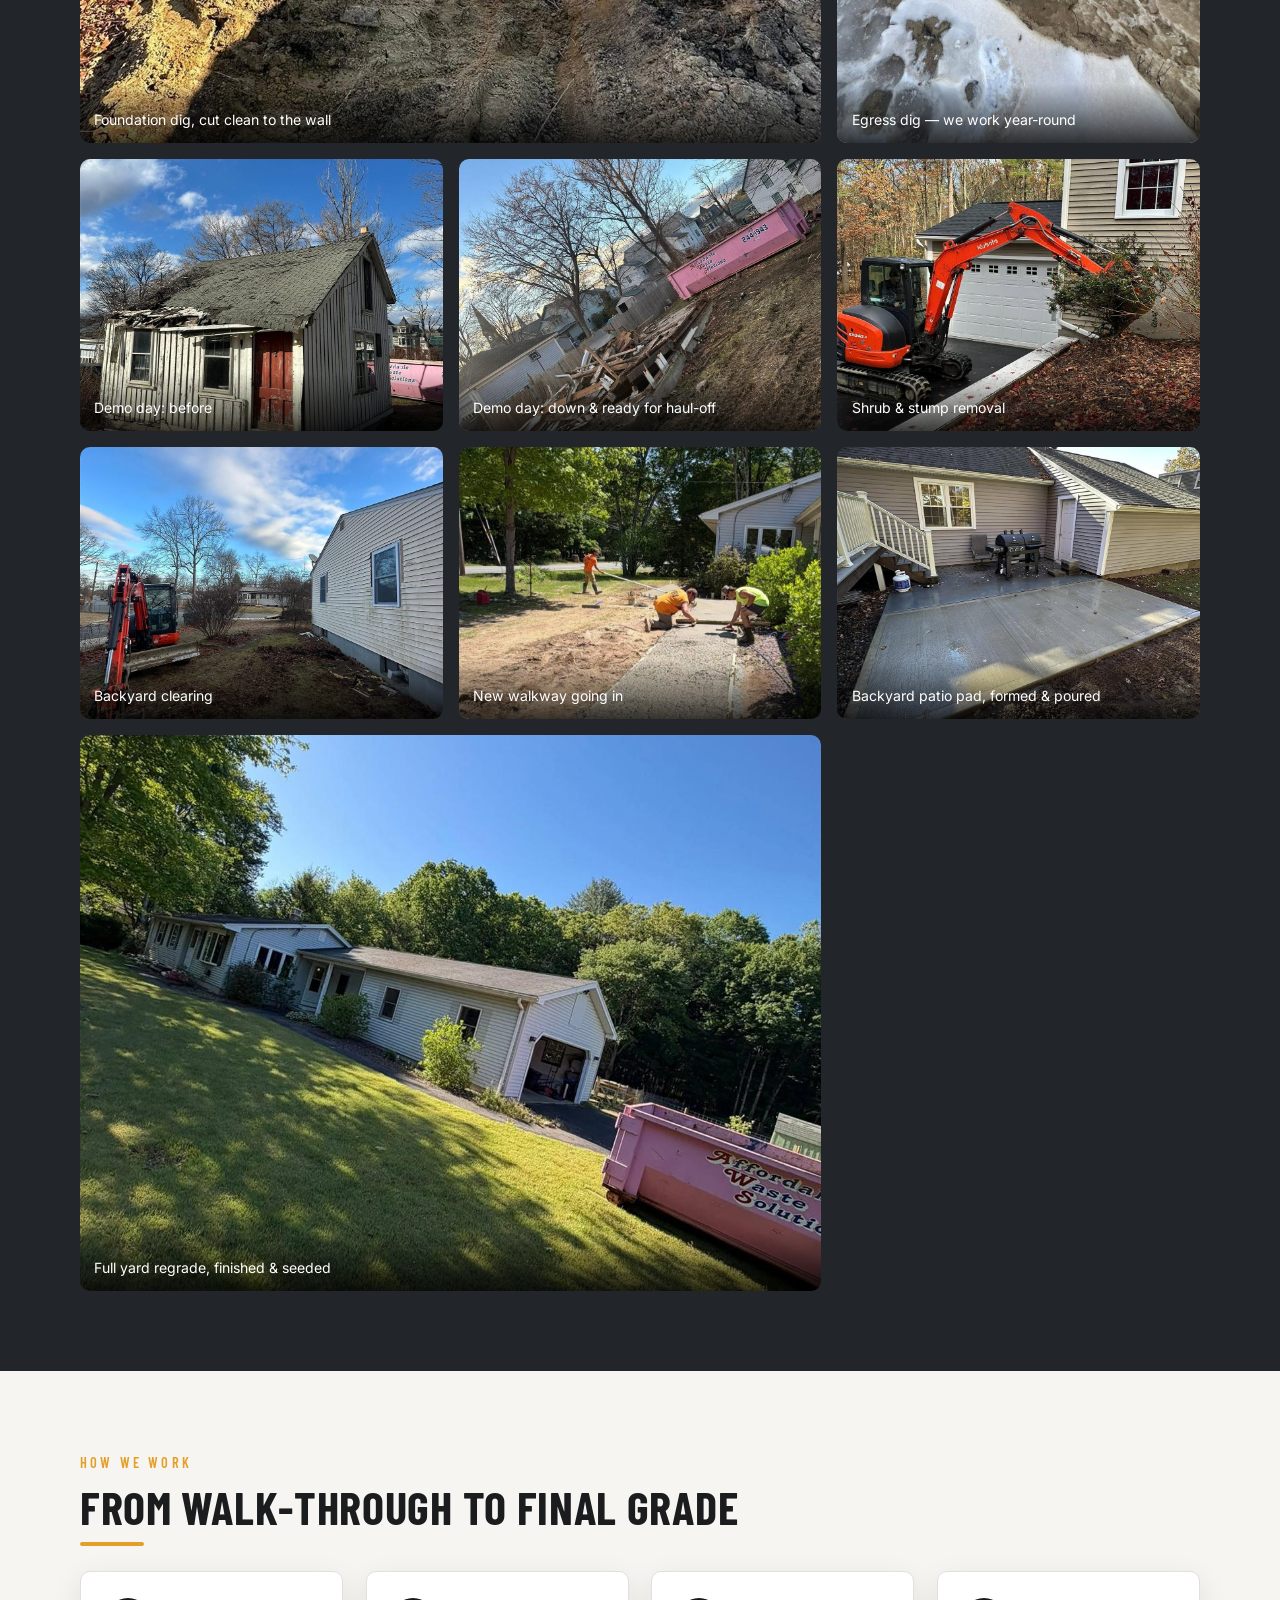
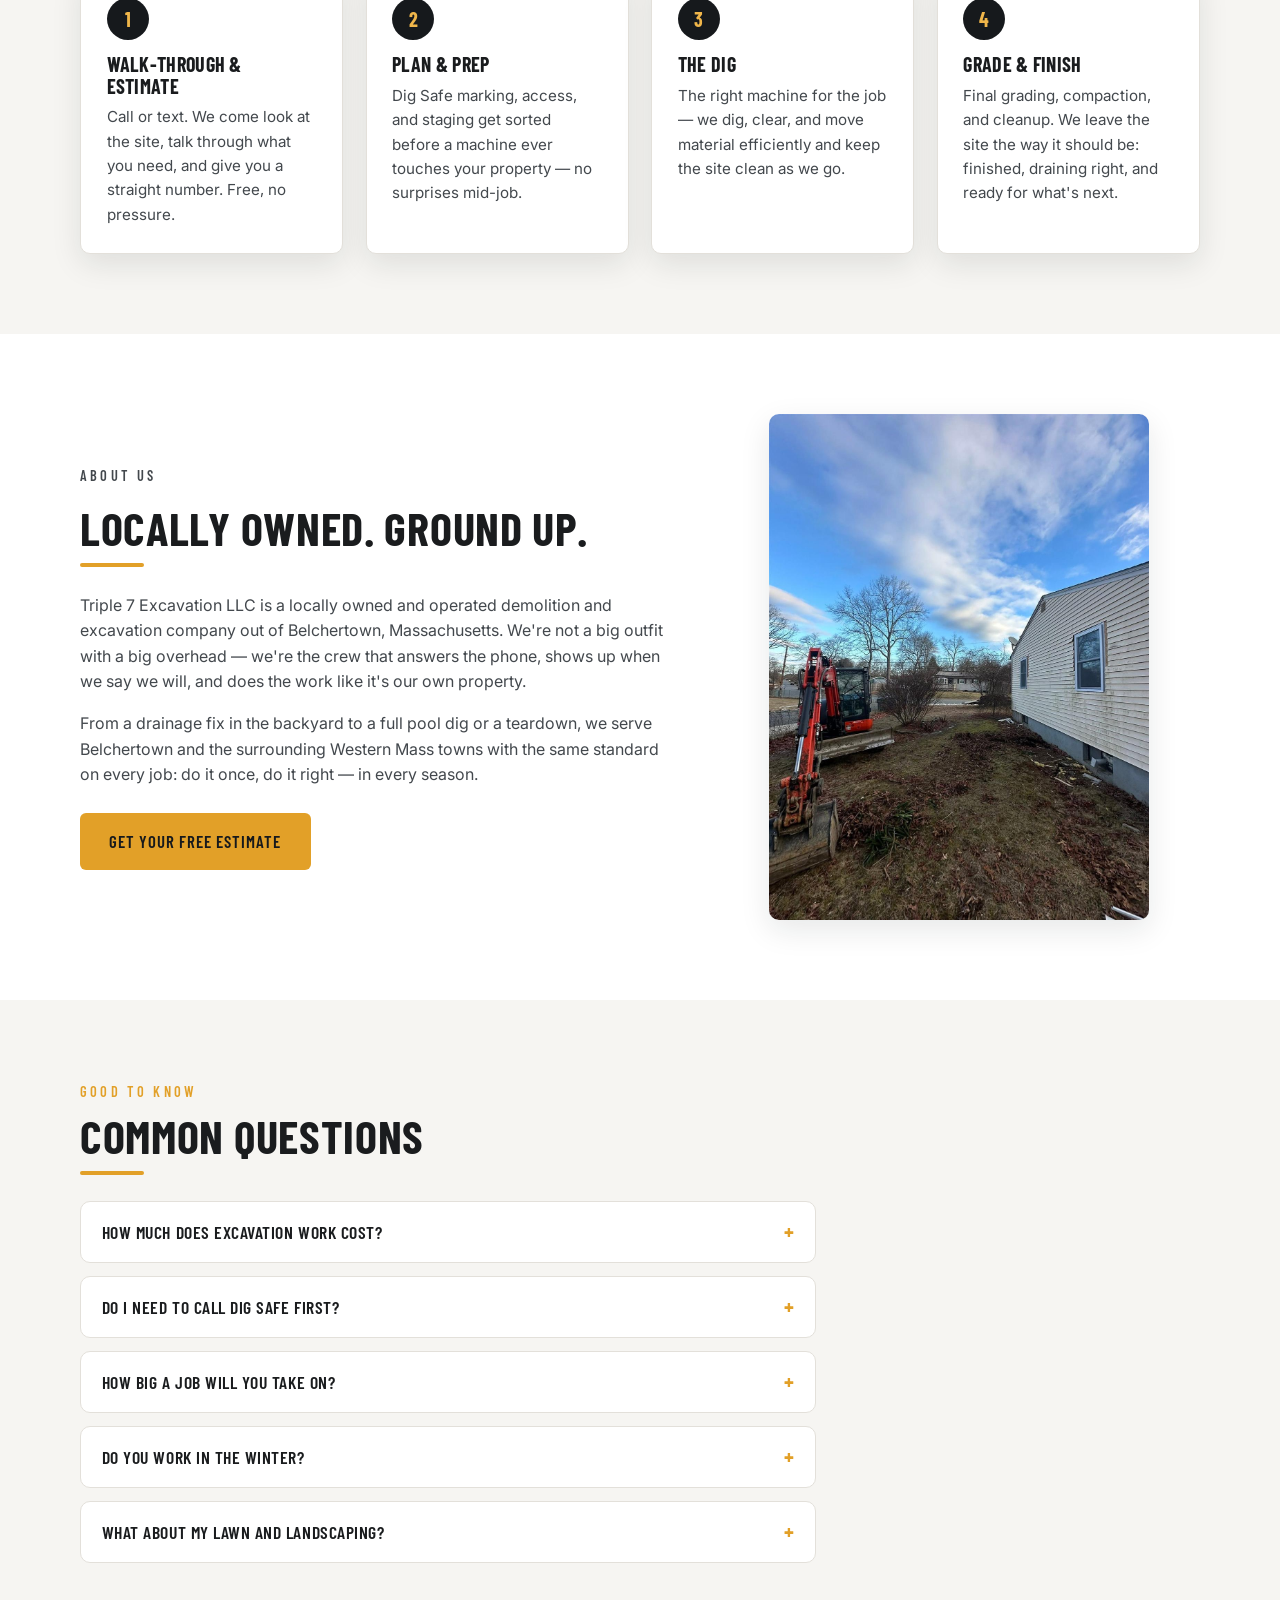
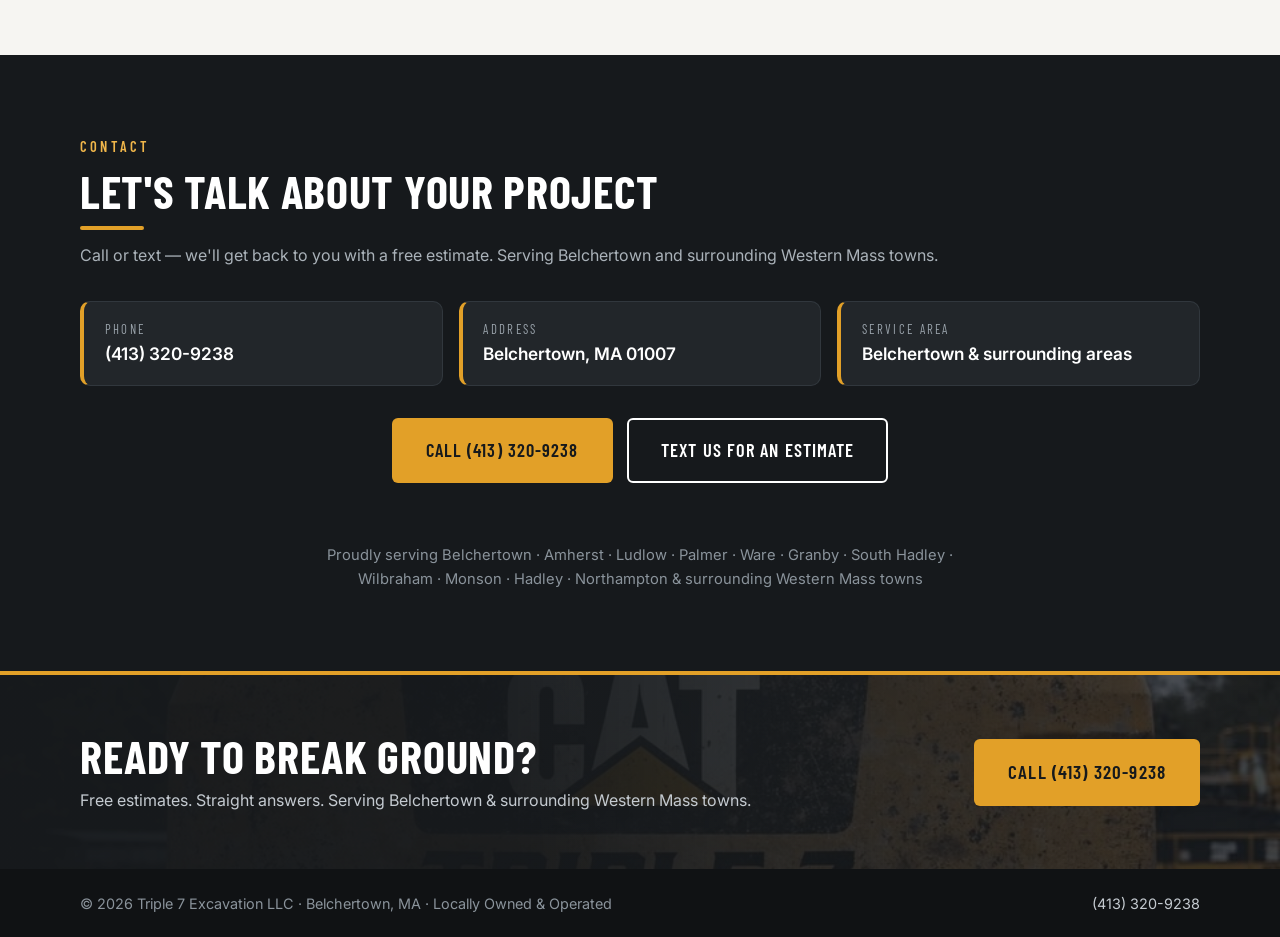
==== commit 5a2cebfc: "Add conversion + SEO upgrades Compressed photos ~45% for faster mobile loads, sticky call/text bar o" ====
--- a/index.html
+++ b/index.html
@@ -11,6 +11,8 @@
 <meta property="og:image" content="https://triple-7-excavation.vercel.app/assets/excavator-branded-rear.jpg">
 <meta property="og:url" content="https://triple-7-excavation.vercel.app/">
 <meta name="twitter:card" content="summary_large_image">
+<link rel="canonical" href="https://triple-7-excavation.vercel.app/">
+<link rel="apple-touch-icon" href="assets/logo.jpg">
 <link rel="preconnect" href="https://fonts.googleapis.com">
 <link rel="preconnect" href="https://fonts.gstatic.com" crossorigin>
 <link href="https://fonts.googleapis.com/css2?family=Barlow+Condensed:wght@500;600;700&family=Inter:wght@400;500;600&display=swap" rel="stylesheet">
@@ -30,8 +32,23 @@
     "postalCode": "01007",
     "addressCountry": "US"
   },
-  "areaServed": "Belchertown MA and surrounding Western Massachusetts",
+  "areaServed": ["Belchertown MA", "Amherst MA", "Ludlow MA", "Palmer MA", "Ware MA", "Granby MA", "South Hadley MA", "Wilbraham MA", "Monson MA", "Hadley MA", "Springfield MA", "Northampton MA"],
+  "knowsAbout": ["demolition", "excavation", "land clearing", "pool excavation", "grading", "drainage", "septic excavation", "driveways"],
+  "url": "https://triple-7-excavation.vercel.app/",
   "image": "https://triple-7-excavation.vercel.app/assets/logo.jpg"
+}
+</script>
+<script type="application/ld+json">
+{
+  "@context": "https://schema.org",
+  "@type": "FAQPage",
+  "mainEntity": [
+    {"@type": "Question", "name": "How much does excavation work cost?", "acceptedAnswer": {"@type": "Answer", "text": "Every site is different — access, soil, ledge, and how much material has to move all factor in. Estimates are free: we look at the actual job and give you a real number."}},
+    {"@type": "Question", "name": "Do I need to call Dig Safe first?", "acceptedAnswer": {"@type": "Answer", "text": "We handle that. Utility mark-out gets scheduled before any digging starts."}},
+    {"@type": "Question", "name": "How big a job will you take on?", "acceptedAnswer": {"@type": "Answer", "text": "From a weekend-sized drainage fix to a full pool dig, demolition, or site prep for new construction."}},
+    {"@type": "Question", "name": "Do you work in the winter?", "acceptedAnswer": {"@type": "Answer", "text": "Yes — frost and snow don't shut us down. Foundation digs, egress windows, and emergency drainage work happen year-round."}},
+    {"@type": "Question", "name": "What about my lawn and landscaping?", "acceptedAnswer": {"@type": "Answer", "text": "We plan machine access before we start and keep the footprint as tight as the job allows. The site gets graded and cleaned up when we're done."}}
+  ]
 }
 </script>
 </head>
@@ -76,7 +93,7 @@
         <a href="#work" class="btn btn-outline">See Our Work</a>
       </div>
       <p class="hero-contact">
-        Call or text <a href="tel:4133209238">(413) 320-9238</a> · Belchertown, MA
+        <a href="tel:4133209238">(413) 320-9238</a> · <a href="sms:4133209238">Text us</a> · Belchertown, MA
       </p>
     </div>
   </div>
@@ -140,7 +157,10 @@
     </article>
 
     <article class="project-card reveal">
-      <img src="assets/demo-shed-after.jpg" alt="Demolished shed debris staged next to a roll-off dumpster" loading="lazy">
+      <div class="ba-pair">
+        <figure class="ba"><img src="assets/demo-shed-before.jpg" alt="Old collapsing shed before demolition" loading="lazy"><figcaption>Before</figcaption></figure>
+        <figure class="ba"><img src="assets/demo-shed-after.jpg" alt="Shed demolished and debris staged for haul-off" loading="lazy"><figcaption>After</figcaption></figure>
+      </div>
       <div class="project-text">
         <h3>Structure Demolition &amp; Cleanout</h3>
         <p class="project-tags"><span>Demolition</span><span>Haul-Off</span><span>Site Cleanup</span></p>
@@ -278,7 +298,11 @@
           <span class="contact-value">Belchertown &amp; surrounding areas</span>
         </div>
       </div>
-      <a href="tel:4133209238" class="btn btn-gold contact-cta">Call (413) 320-9238 for a Free Estimate</a>
+      <div class="contact-cta-row">
+        <a href="tel:4133209238" class="btn btn-gold contact-cta">Call (413) 320-9238</a>
+        <a href="sms:4133209238" class="btn btn-outline contact-cta">Text Us for an Estimate</a>
+      </div>
+      <p class="towns">Proudly serving Belchertown · Amherst · Ludlow · Palmer · Ware · Granby · South Hadley · Wilbraham · Monson · Hadley · Northampton &amp; surrounding Western Mass towns</p>
     </div>
   </div>
 </section>
@@ -301,6 +325,11 @@
     </span>
   </div>
 </footer>
+
+<div class="callbar">
+  <a href="tel:4133209238">Call Now</a>
+  <a href="sms:4133209238">Text Us</a>
+</div>
 
 <div class="lightbox" hidden>
   <button class="lb-close" aria-label="Close">&times;</button>
--- a/styles.css
+++ b/styles.css
@@ -276,6 +276,38 @@
   padding: 0.15rem 0.7rem;
 }
 
+/* ============ Before / After ============ */
+.ba-pair {
+  display: grid;
+  grid-template-columns: 1fr 1fr;
+  gap: 0.7rem;
+}
+.ba {
+  position: relative;
+  border-radius: var(--radius);
+  overflow: hidden;
+  box-shadow: var(--shadow);
+}
+.ba img {
+  width: 100%;
+  aspect-ratio: 3 / 4;
+  object-fit: cover;
+}
+.ba figcaption {
+  position: absolute;
+  top: 0.7rem;
+  left: 0.7rem;
+  font-family: var(--font-head);
+  font-weight: 700;
+  text-transform: uppercase;
+  letter-spacing: 0.1em;
+  font-size: 0.85rem;
+  background: var(--charcoal-deep);
+  color: var(--yellow);
+  border-radius: 4px;
+  padding: 0.25rem 0.7rem;
+}
+
 /* ============ Gallery ============ */
 .work { background: var(--charcoal); color: var(--white); }
 .work .section-kicker { color: var(--yellow); }
@@ -414,7 +446,15 @@
   grid-template-columns: repeat(3, 1fr);
   width: 100%;
 }
-.contact-cta { font-size: 1.2rem; padding: 1rem 2.2rem; }
+.contact-cta-row { display: flex; flex-wrap: wrap; gap: 0.9rem; justify-content: center; }
+.contact-cta { font-size: 1.15rem; padding: 1rem 2rem; }
+.towns {
+  margin-top: 1.8rem;
+  text-align: center;
+  color: #8a939b;
+  font-size: 0.92rem;
+  max-width: 44rem;
+}
 .contact-side { display: grid; gap: 1rem; }
 .contact-card {
   display: block;
@@ -550,6 +590,27 @@
 .lb-prev { left: 0.6rem; top: 50%; transform: translateY(-50%); font-size: 3.4rem; }
 .lb-next { right: 0.6rem; top: 50%; transform: translateY(-50%); font-size: 3.4rem; }
 .lb-close:hover, .lb-prev:hover, .lb-next:hover { color: var(--yellow); }
+
+/* ============ Mobile call bar ============ */
+.callbar {
+  display: none;
+  position: fixed;
+  inset: auto 0 0 0;
+  z-index: 90;
+  grid-template-columns: 1fr 1fr;
+}
+.callbar a {
+  font-family: var(--font-head);
+  font-weight: 700;
+  text-transform: uppercase;
+  letter-spacing: 0.08em;
+  font-size: 1.1rem;
+  text-align: center;
+  text-decoration: none;
+  padding: 0.95rem 0;
+}
+.callbar a:first-child { background: var(--gold); color: var(--charcoal-deep); }
+.callbar a:last-child { background: var(--charcoal-deep); color: var(--yellow); border-top: 1px solid #31373d; }
 
 /* ============ Reveal ============ */
 .reveal {
@@ -595,6 +656,9 @@
 
 @media (max-width: 700px) {
   .header-cta { display: none; }
+  .callbar { display: grid; }
+  body { padding-bottom: 52px; }
+  .ba img { aspect-ratio: 3 / 3.4; }
   .services-grid { grid-template-columns: 1fr; }
   .process-grid { grid-template-columns: 1fr; }
   .trustbar-inner { grid-template-columns: repeat(2, 1fr); }
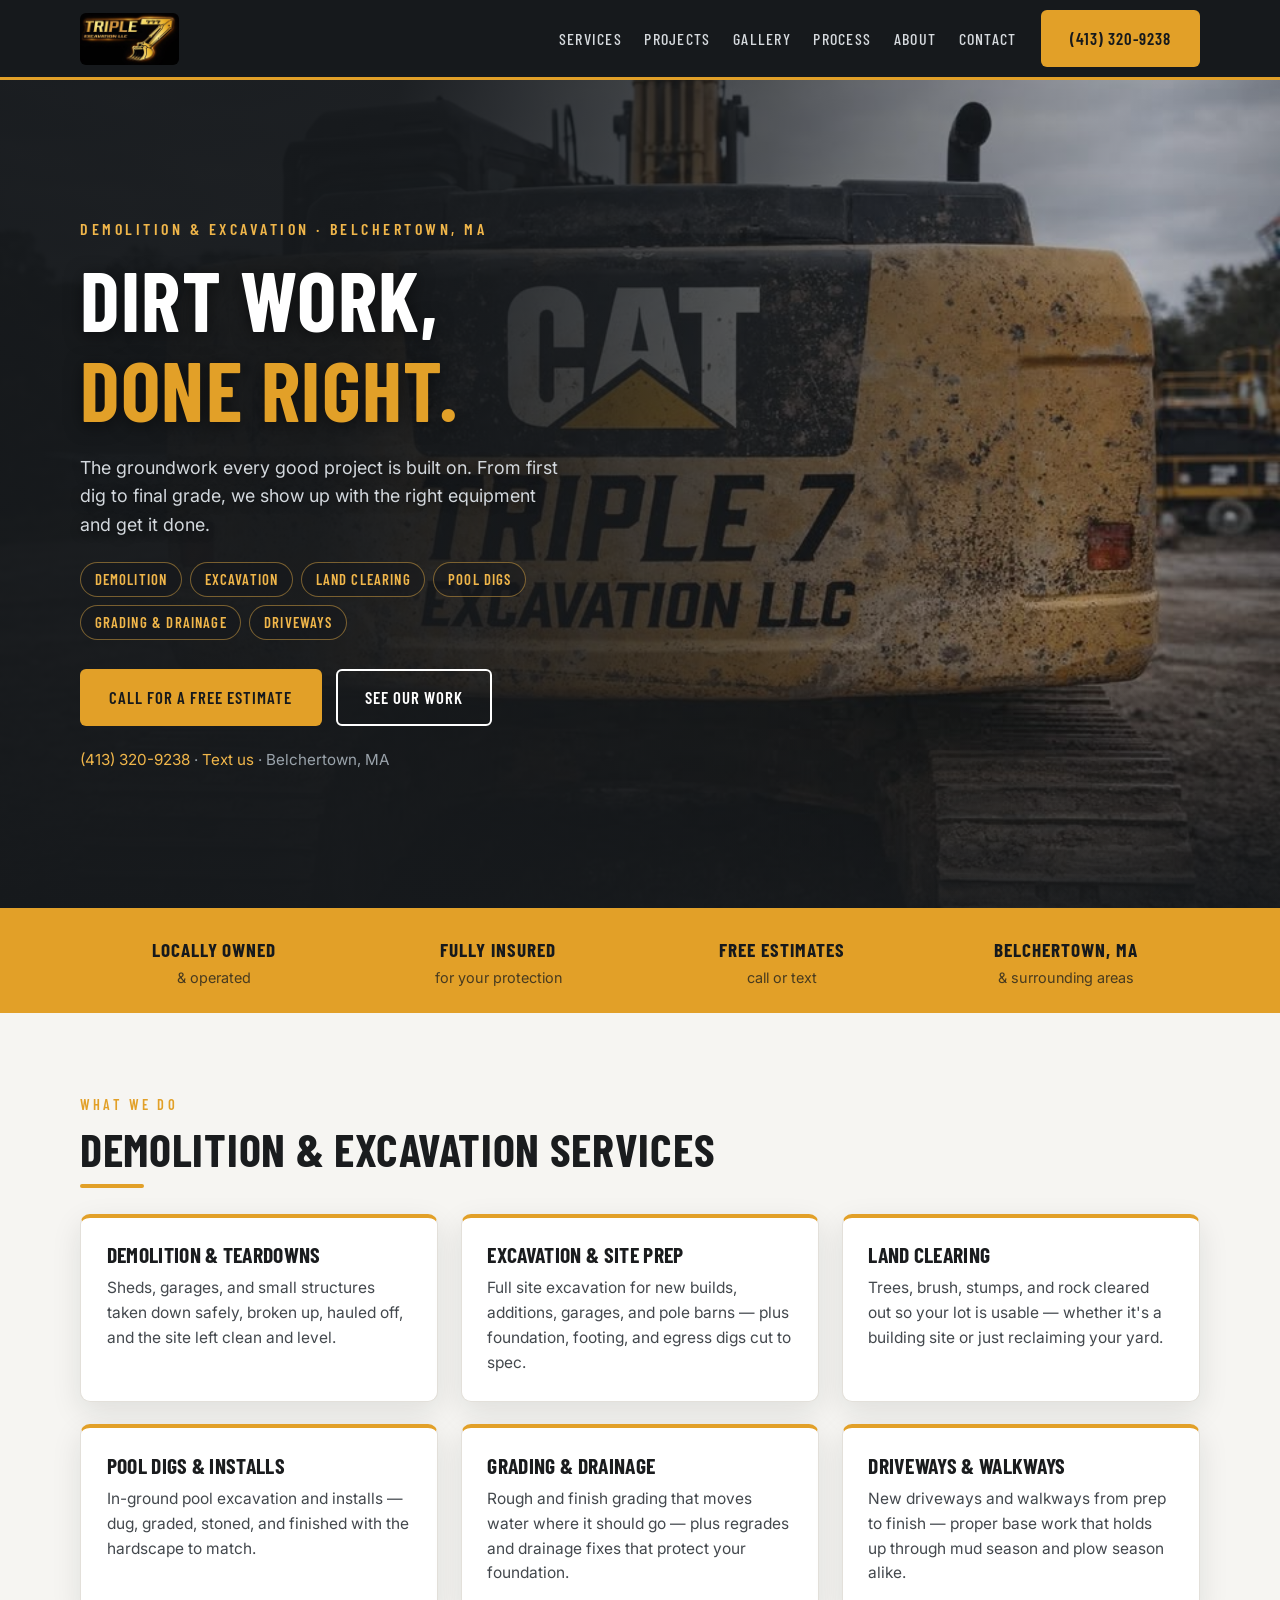
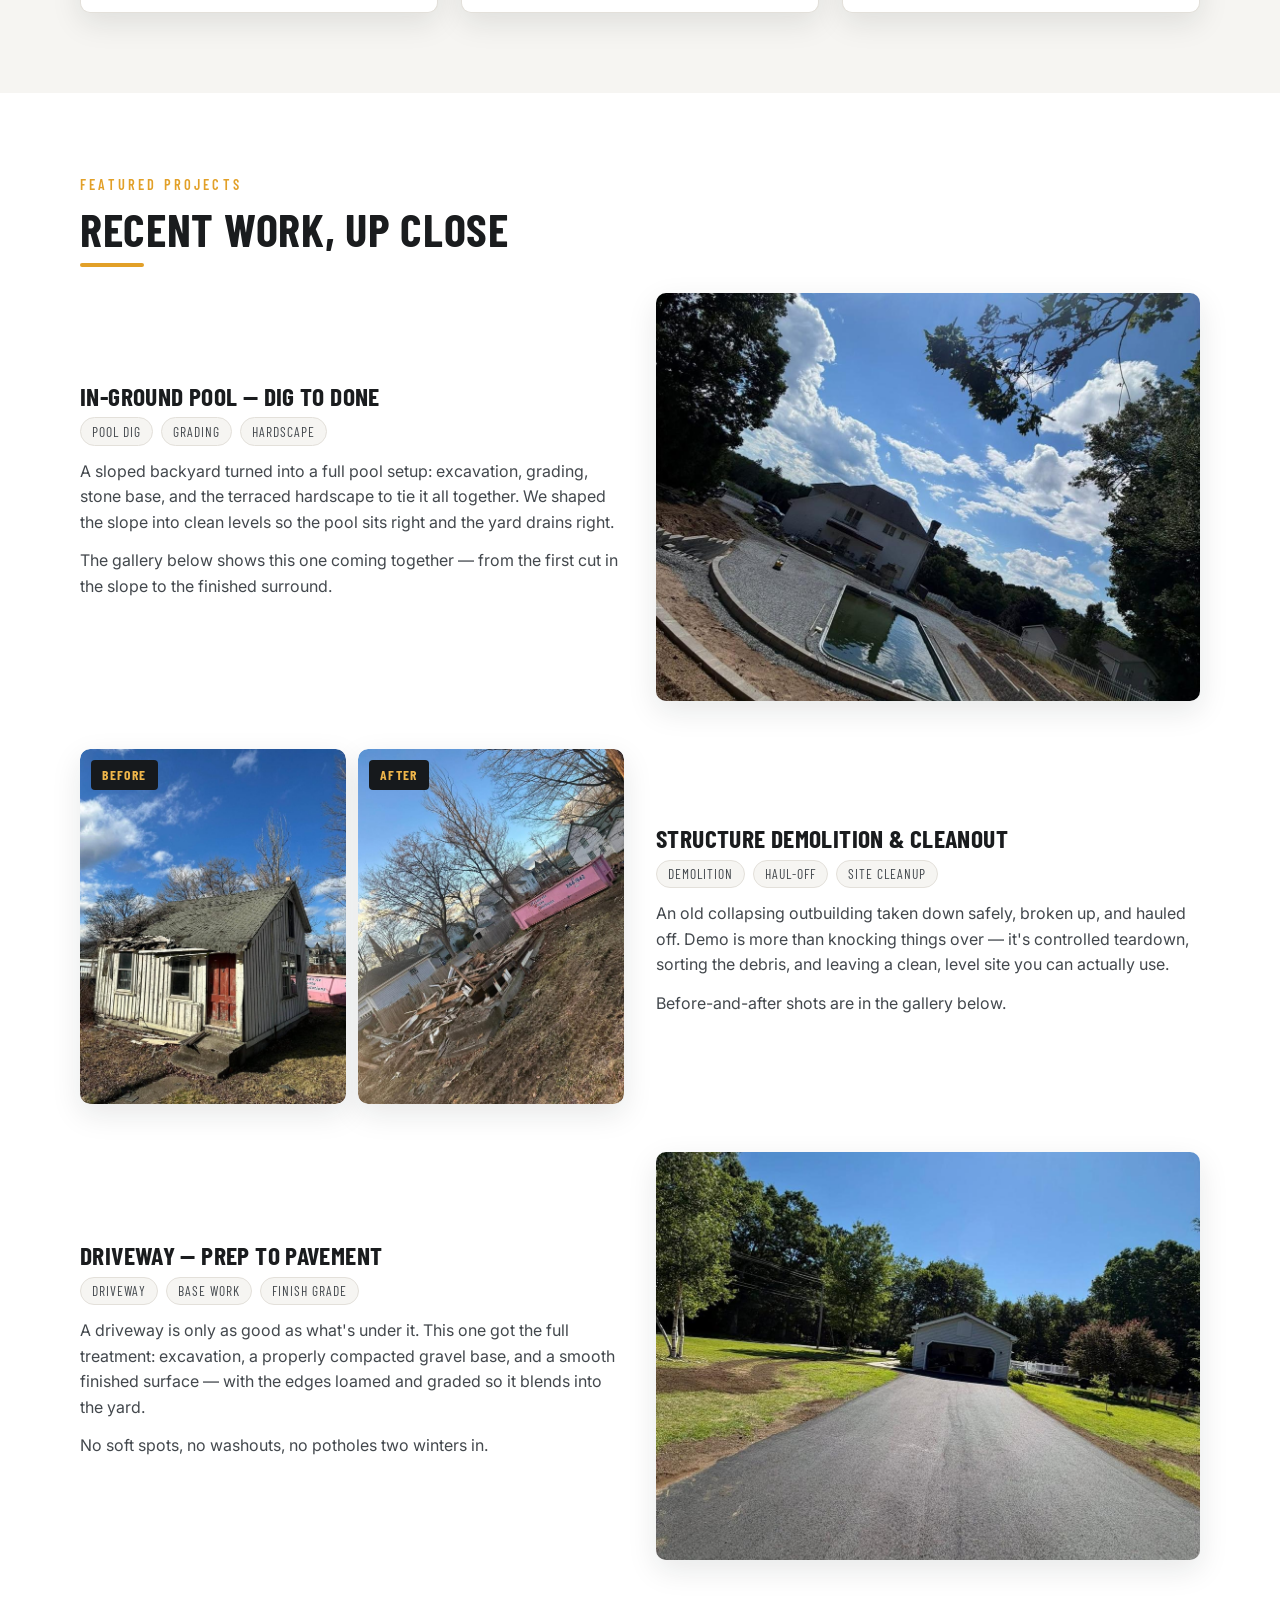
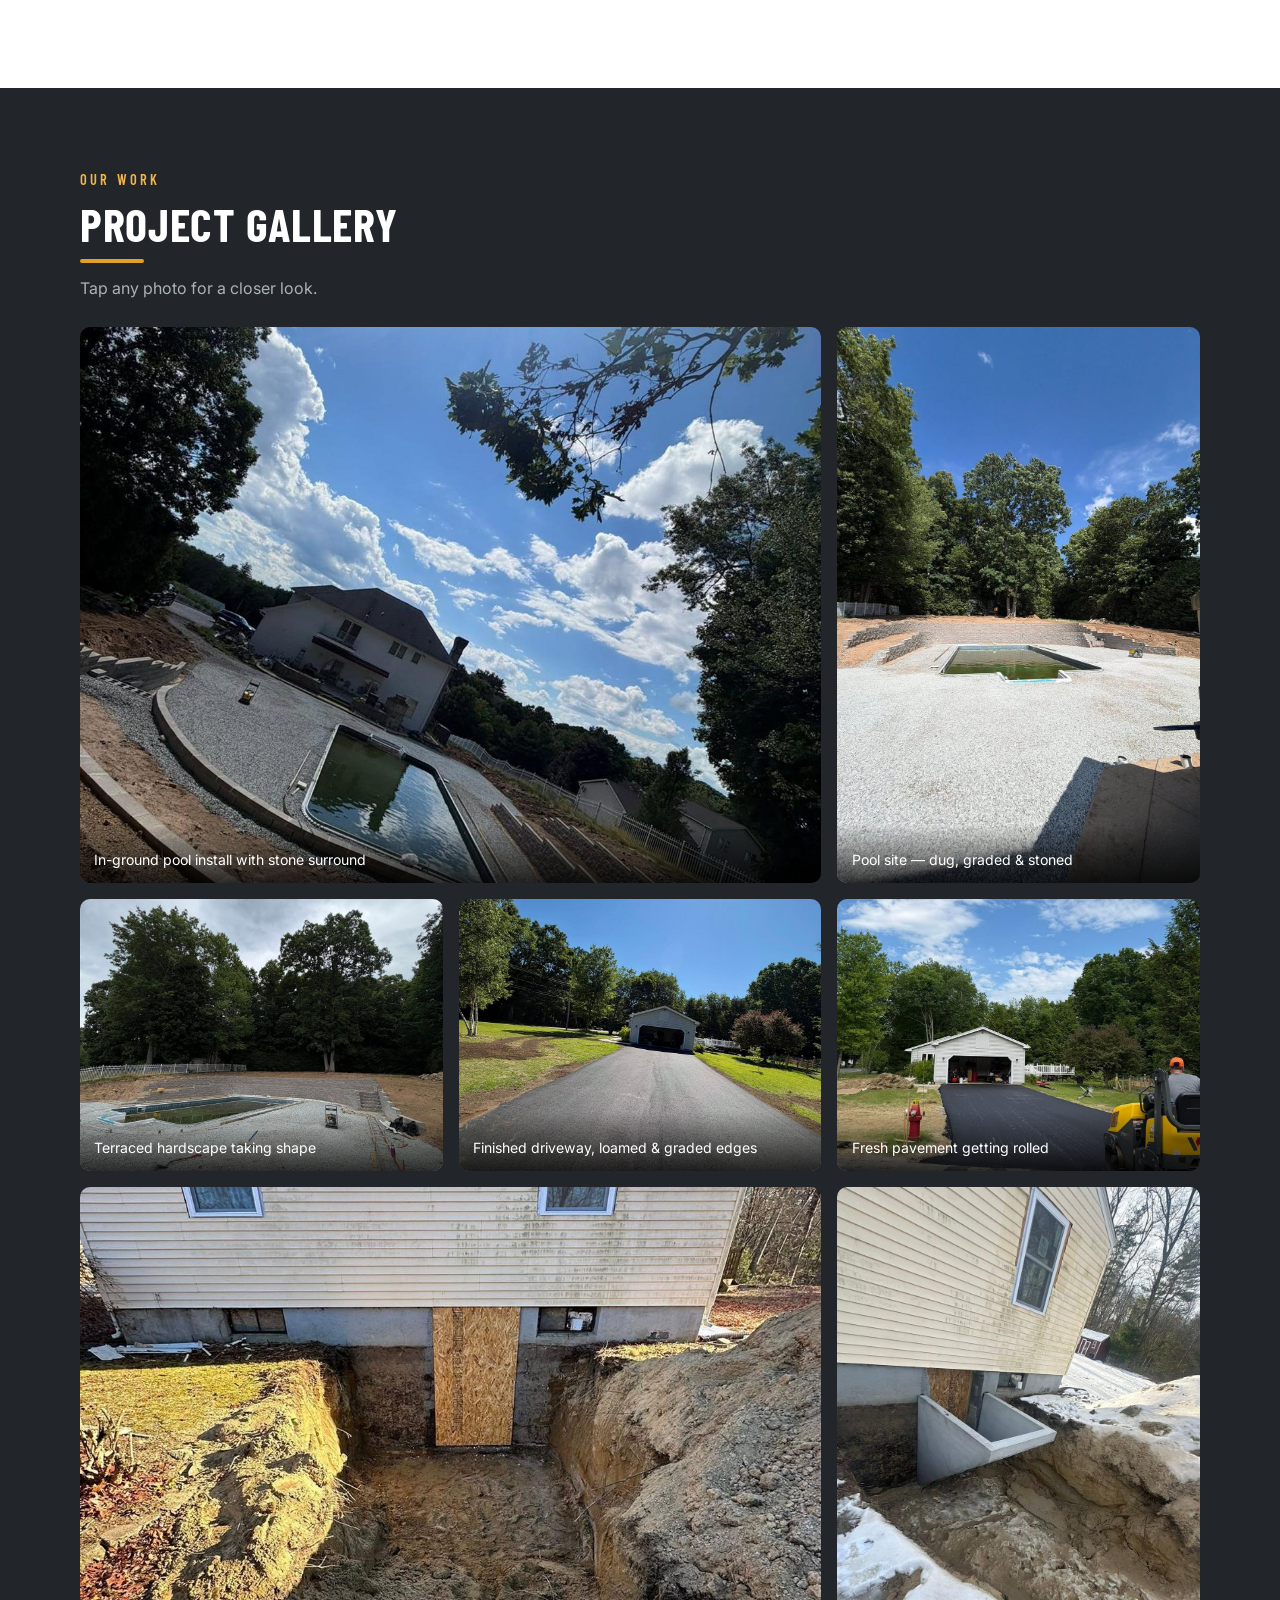
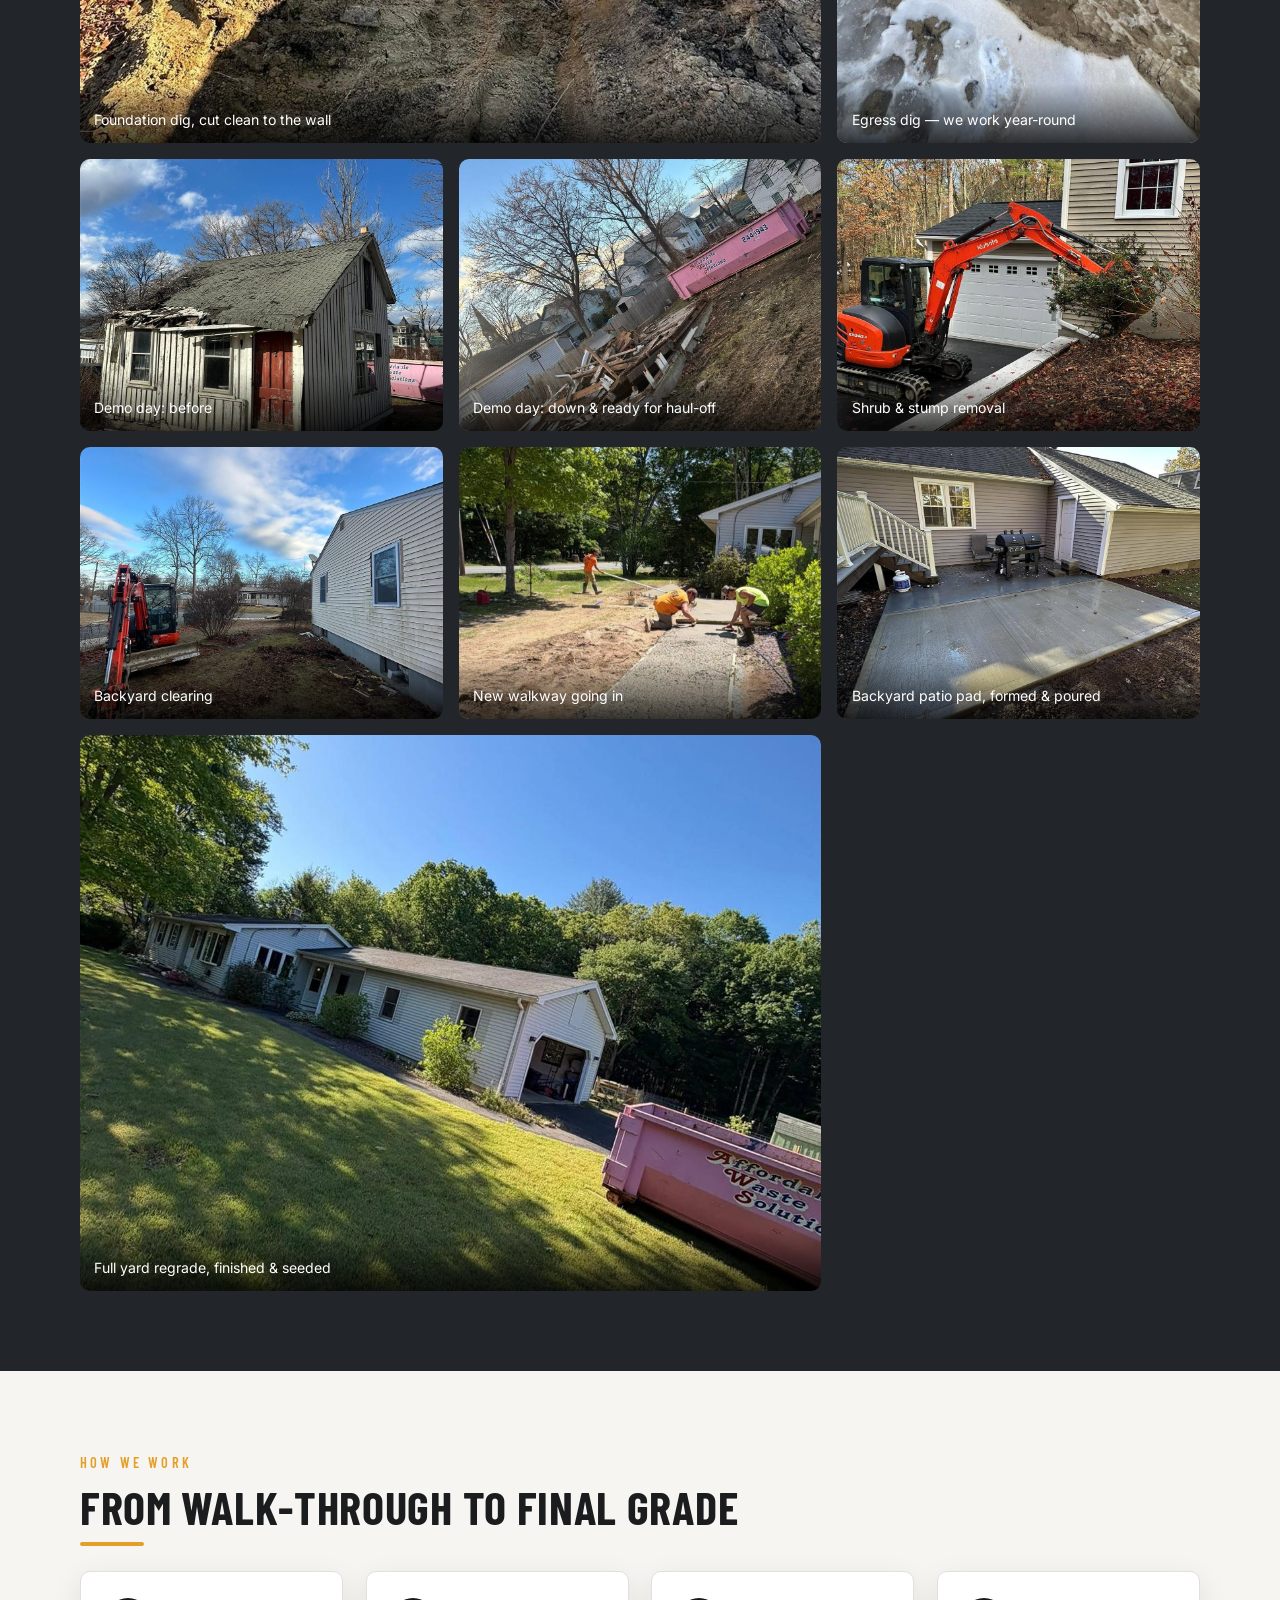
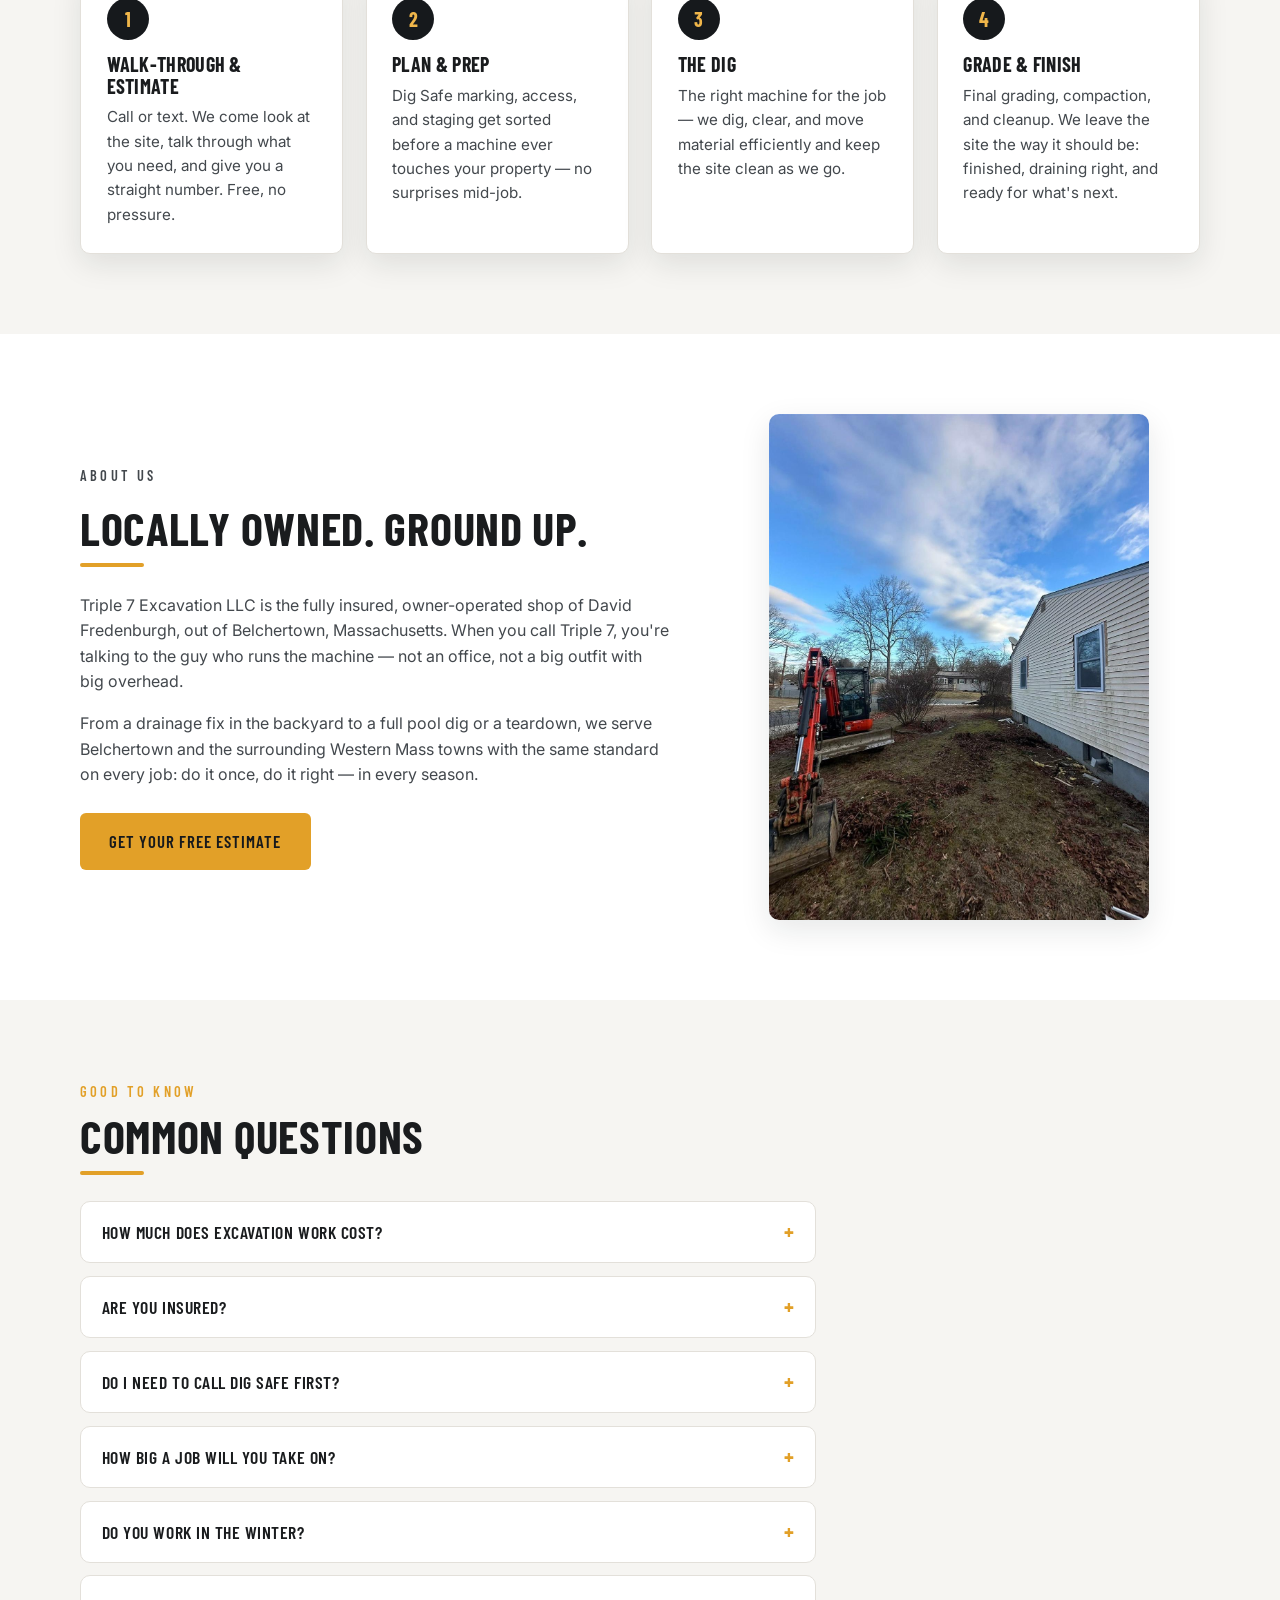
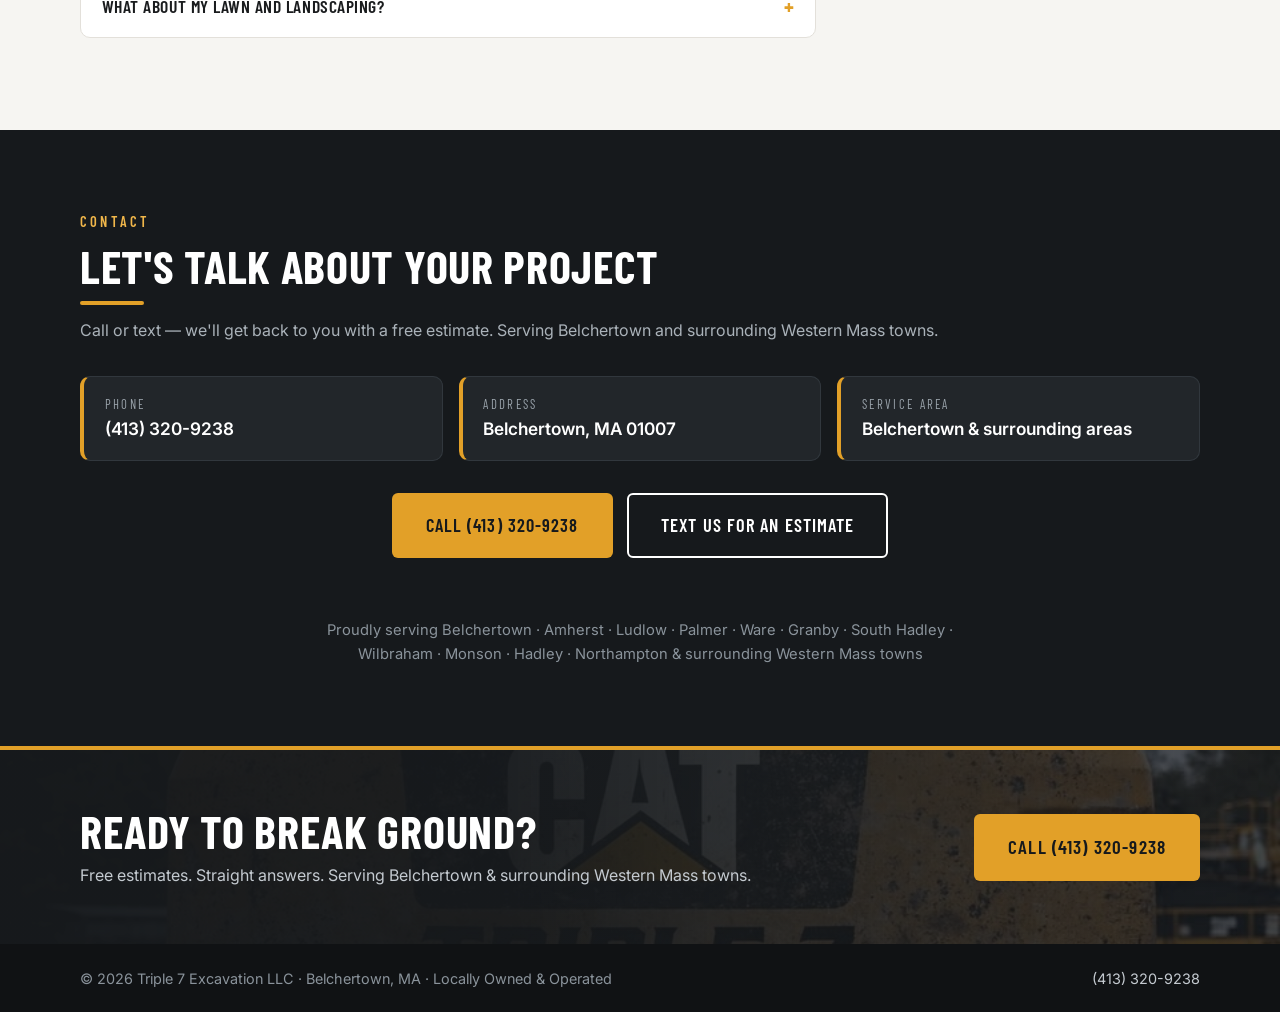
==== commit 02f4d529: "Add owner David Fredenburgh and fully-insured messaging Co-Authored-By: Claude Fable 5 <noreply@anth" ====
--- a/index.html
+++ b/index.html
@@ -8,10 +8,10 @@
 <meta property="og:type" content="website">
 <meta property="og:title" content="Triple 7 Excavation LLC — Demolition &amp; Excavation in Belchertown, MA">
 <meta property="og:description" content="Demolition, excavation, land clearing, pool digs, grading, and driveways across Belchertown and Western Mass. Free estimates — (413) 320-9238.">
-<meta property="og:image" content="https://triple-7-excavation.vercel.app/assets/excavator-branded-rear.jpg">
-<meta property="og:url" content="https://triple-7-excavation.vercel.app/">
+<meta property="og:image" content="https://triple-7-excavation-kvmm.vercel.app/assets/excavator-branded-rear.jpg">
+<meta property="og:url" content="https://triple-7-excavation-kvmm.vercel.app/">
 <meta name="twitter:card" content="summary_large_image">
-<link rel="canonical" href="https://triple-7-excavation.vercel.app/">
+<link rel="canonical" href="https://triple-7-excavation-kvmm.vercel.app/">
 <link rel="apple-touch-icon" href="assets/logo.jpg">
 <link rel="preconnect" href="https://fonts.googleapis.com">
 <link rel="preconnect" href="https://fonts.gstatic.com" crossorigin>
@@ -23,7 +23,8 @@
   "@context": "https://schema.org",
   "@type": "HomeAndConstructionBusiness",
   "name": "Triple 7 Excavation LLC",
-  "description": "Demolition and excavation company — site work, land clearing, demolition, pool digs, grading, drainage, and driveways.",
+  "description": "Fully insured, owner-operated demolition and excavation company — site work, land clearing, demolition, pool digs, grading, drainage, and driveways.",
+  "founder": {"@type": "Person", "name": "David Fredenburgh"},
   "telephone": "+1-413-320-9238",
   "address": {
     "@type": "PostalAddress",
@@ -34,8 +35,8 @@
   },
   "areaServed": ["Belchertown MA", "Amherst MA", "Ludlow MA", "Palmer MA", "Ware MA", "Granby MA", "South Hadley MA", "Wilbraham MA", "Monson MA", "Hadley MA", "Springfield MA", "Northampton MA"],
   "knowsAbout": ["demolition", "excavation", "land clearing", "pool excavation", "grading", "drainage", "septic excavation", "driveways"],
-  "url": "https://triple-7-excavation.vercel.app/",
-  "image": "https://triple-7-excavation.vercel.app/assets/logo.jpg"
+  "url": "https://triple-7-excavation-kvmm.vercel.app/",
+  "image": "https://triple-7-excavation-kvmm.vercel.app/assets/logo.jpg"
 }
 </script>
 <script type="application/ld+json">
@@ -44,6 +45,7 @@
   "@type": "FAQPage",
   "mainEntity": [
     {"@type": "Question", "name": "How much does excavation work cost?", "acceptedAnswer": {"@type": "Answer", "text": "Every site is different — access, soil, ledge, and how much material has to move all factor in. Estimates are free: we look at the actual job and give you a real number."}},
+    {"@type": "Question", "name": "Are you insured?", "acceptedAnswer": {"@type": "Answer", "text": "Fully insured — and happy to show you proof of insurance with your estimate."}},
     {"@type": "Question", "name": "Do I need to call Dig Safe first?", "acceptedAnswer": {"@type": "Answer", "text": "We handle that. Utility mark-out gets scheduled before any digging starts."}},
     {"@type": "Question", "name": "How big a job will you take on?", "acceptedAnswer": {"@type": "Answer", "text": "From a weekend-sized drainage fix to a full pool dig, demolition, or site prep for new construction."}},
     {"@type": "Question", "name": "Do you work in the winter?", "acceptedAnswer": {"@type": "Answer", "text": "Yes — frost and snow don't shut us down. Foundation digs, egress windows, and emergency drainage work happen year-round."}},
@@ -102,7 +104,7 @@
 <section class="trustbar">
   <div class="container trustbar-inner">
     <div class="trust-item"><strong>Locally Owned</strong><span>&amp; operated</span></div>
-    <div class="trust-item"><strong>Fully Equipped</strong><span>for jobs big &amp; small</span></div>
+    <div class="trust-item"><strong>Fully Insured</strong><span>for your protection</span></div>
     <div class="trust-item"><strong>Free Estimates</strong><span>call or text</span></div>
     <div class="trust-item"><strong>Belchertown, MA</strong><span>&amp; surrounding areas</span></div>
   </div>
@@ -239,7 +241,7 @@
     <div class="about-text">
       <p class="section-kicker">About Us</p>
       <h2>Locally Owned. Ground Up.</h2>
-      <p>Triple 7 Excavation LLC is a locally owned and operated demolition and excavation company out of Belchertown, Massachusetts. We're not a big outfit with a big overhead — we're the crew that answers the phone, shows up when we say we will, and does the work like it's our own property.</p>
+      <p>Triple 7 Excavation LLC is the fully insured, owner-operated shop of David Fredenburgh, out of Belchertown, Massachusetts. When you call Triple 7, you're talking to the guy who runs the machine — not an office, not a big outfit with big overhead.</p>
       <p>From a drainage fix in the backyard to a full pool dig or a teardown, we serve Belchertown and the surrounding Western Mass towns with the same standard on every job: do it once, do it right — in every season.</p>
       <a href="#contact" class="btn btn-gold">Get Your Free Estimate</a>
     </div>
@@ -257,6 +259,10 @@
       <details class="faq-item reveal">
         <summary>How much does excavation work cost?</summary>
         <p>Every site is different — access, soil, ledge, and how much material has to move all factor in. That's why estimates are free: we look at the actual job and give you a real number, not a guess over the phone.</p>
+      </details>
+      <details class="faq-item reveal">
+        <summary>Are you insured?</summary>
+        <p>Fully insured — and happy to show you proof of insurance with your estimate. For demolition and excavation work, never let anyone who isn't touch your property.</p>
       </details>
       <details class="faq-item reveal">
         <summary>Do I need to call Dig Safe first?</summary>
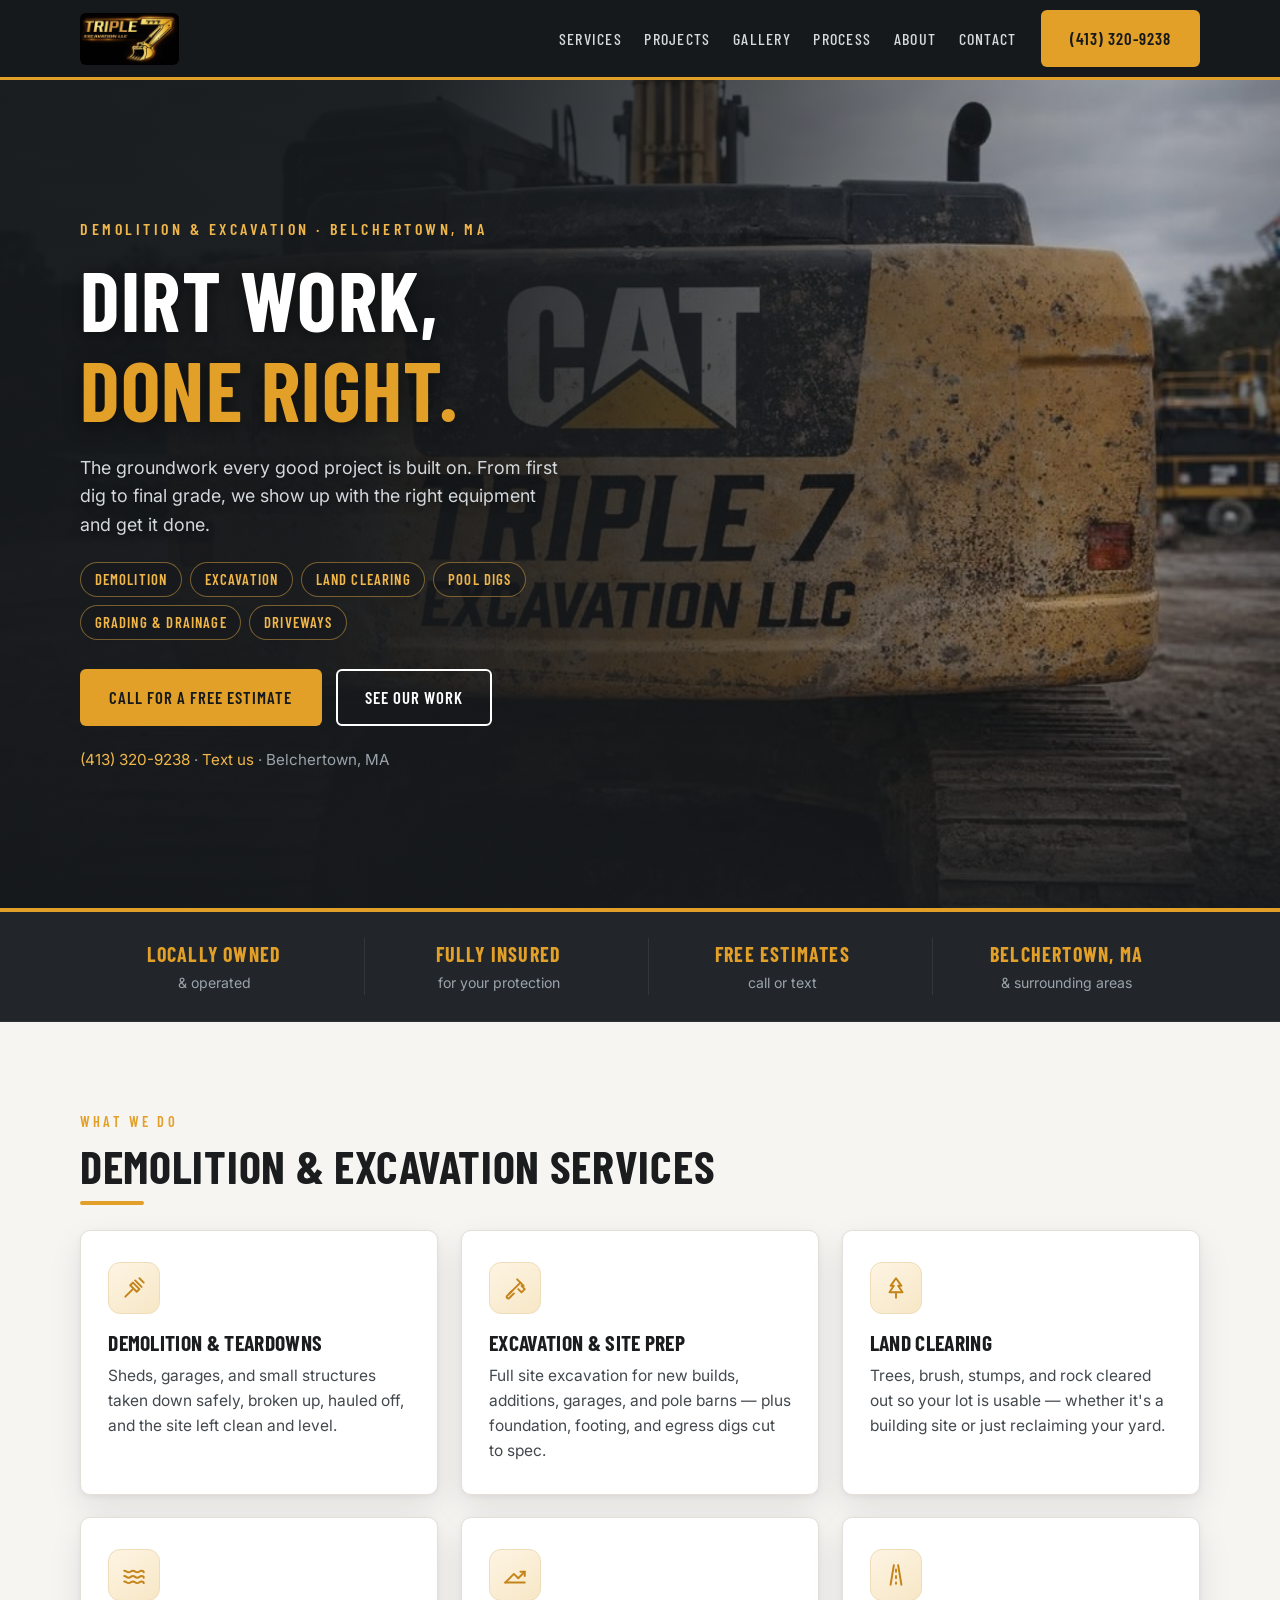
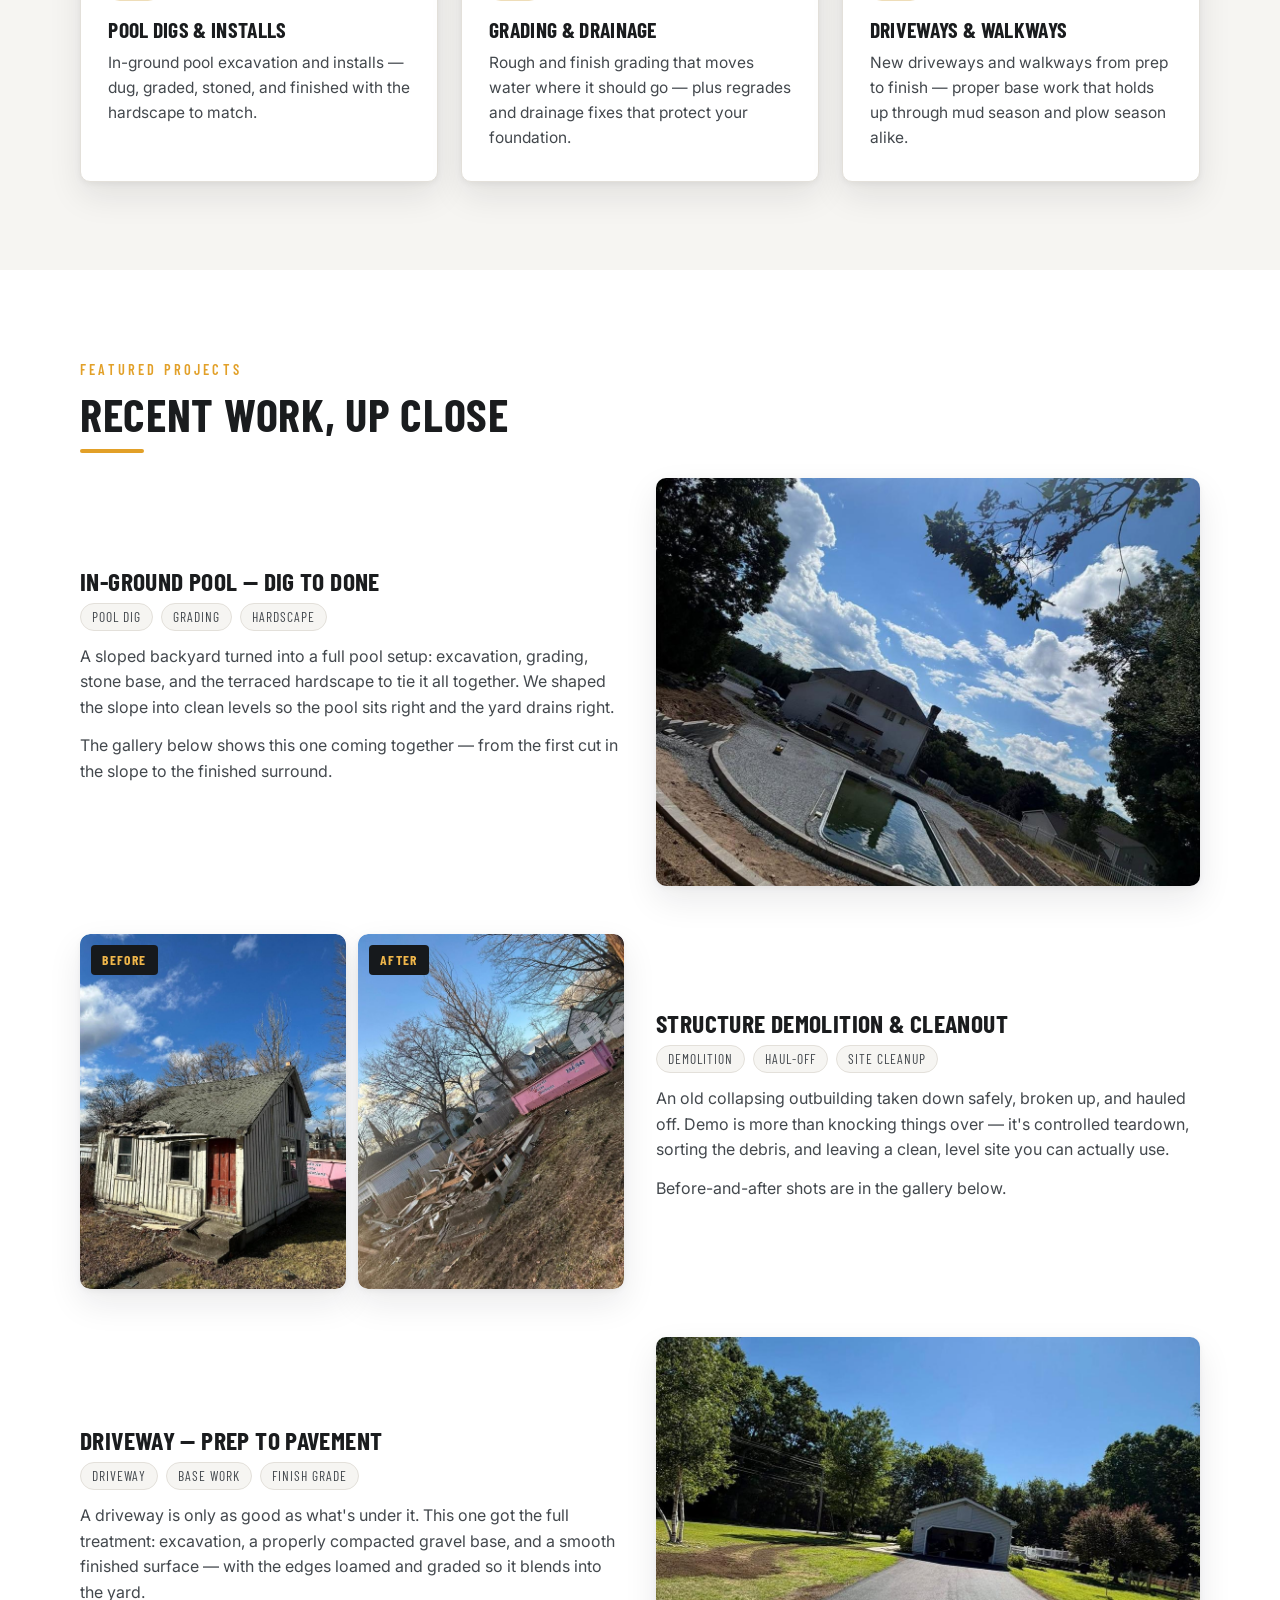
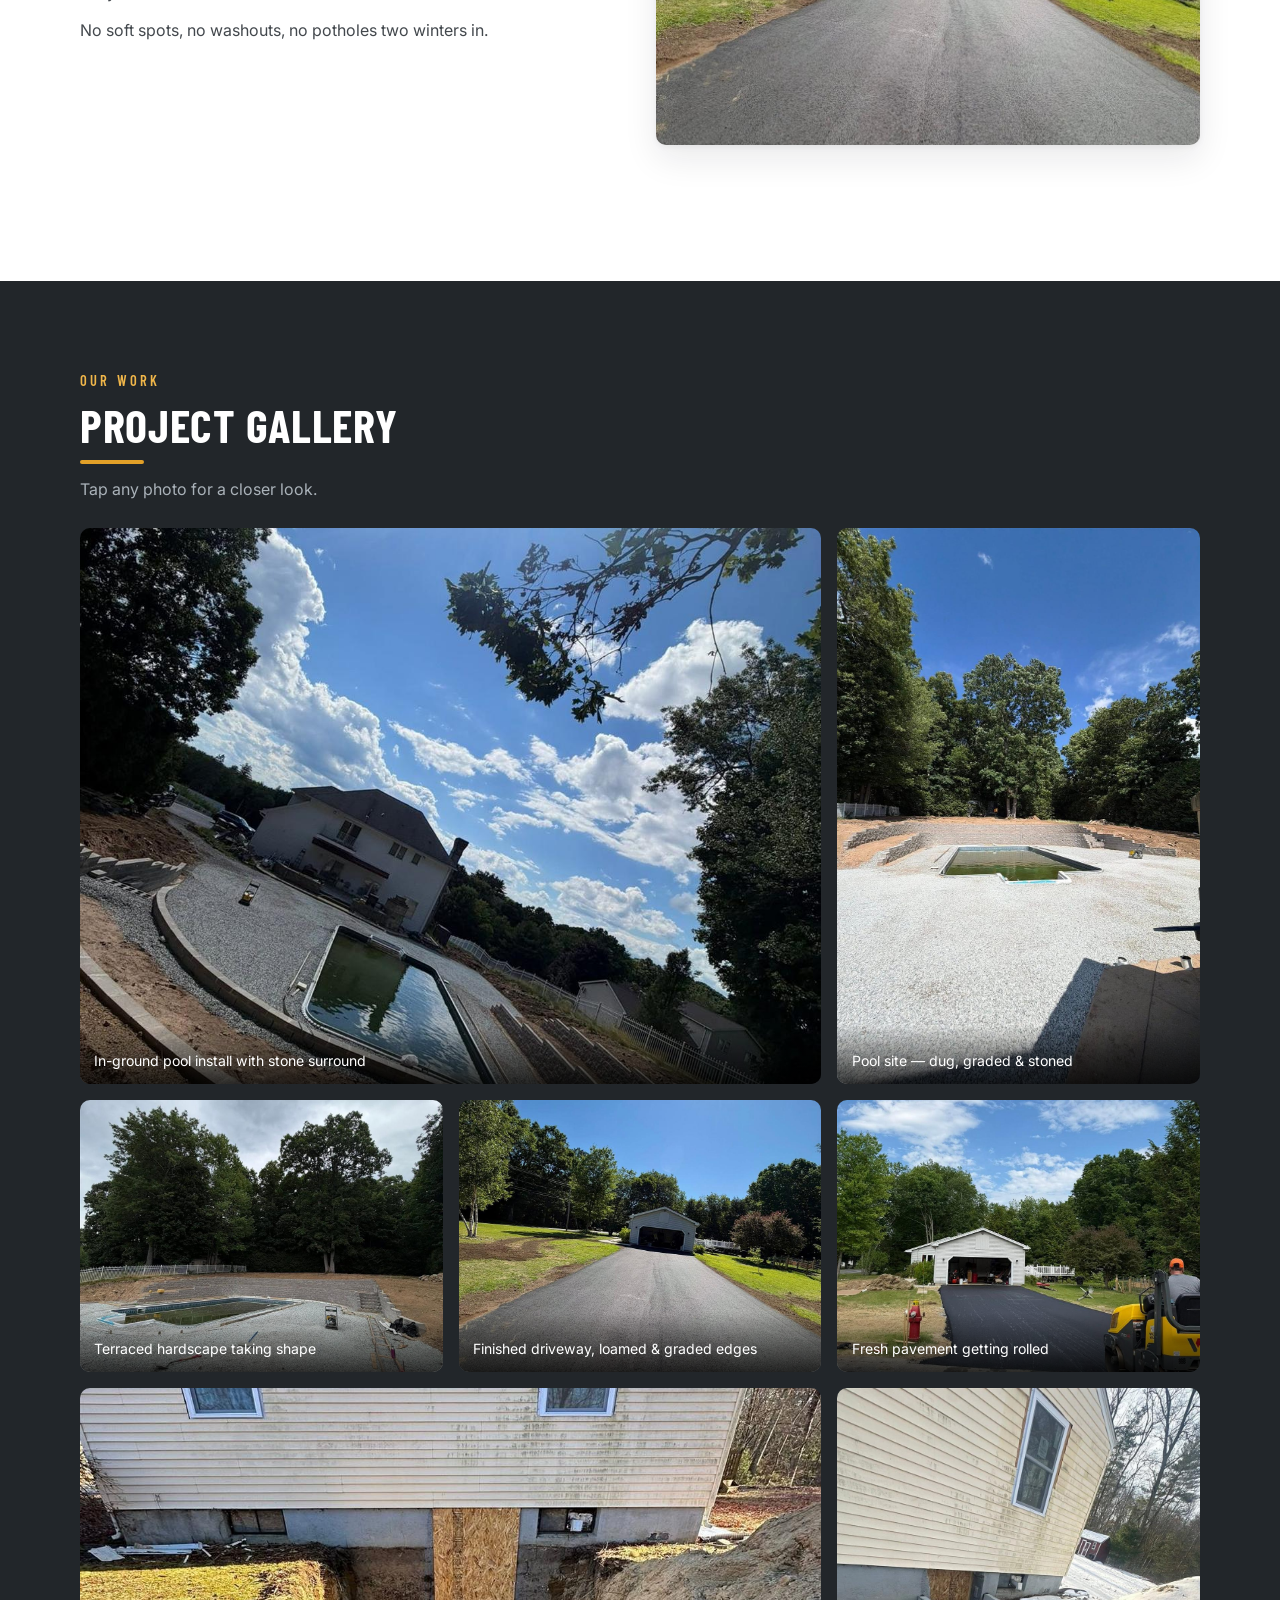
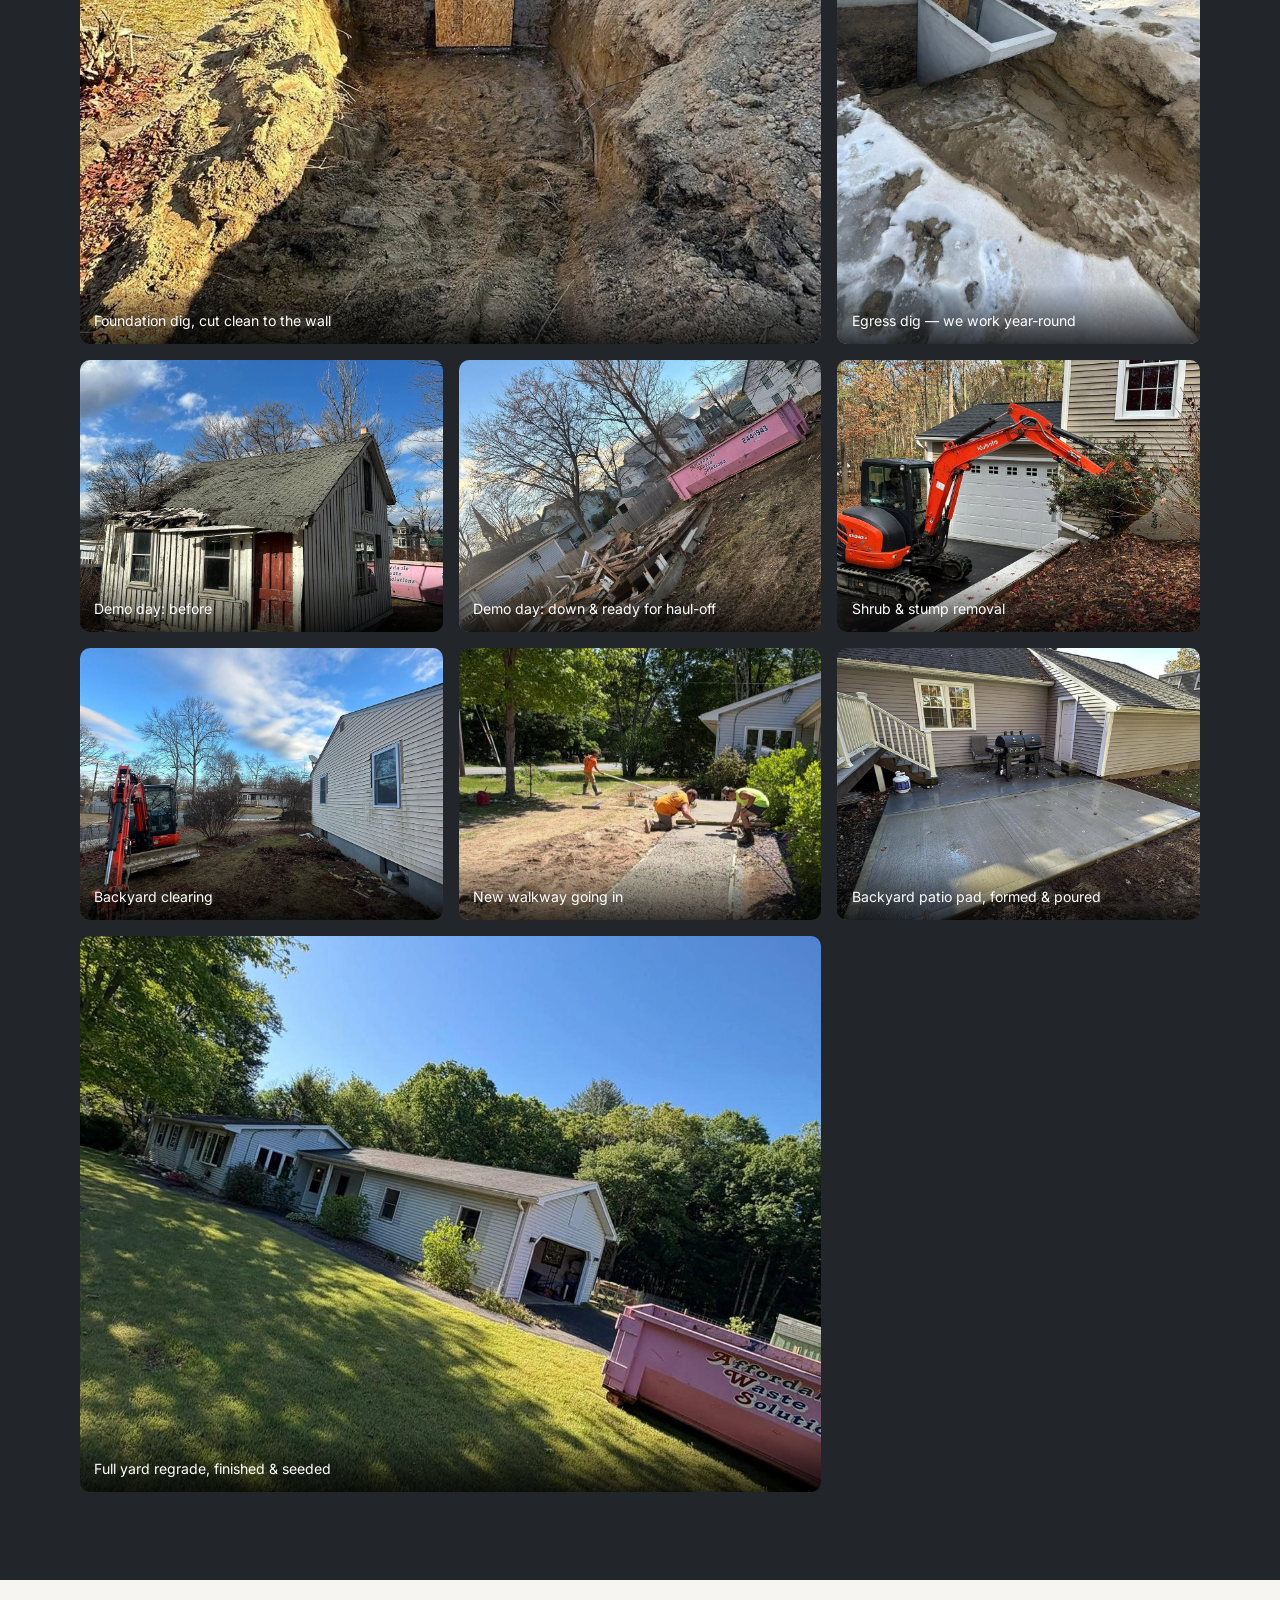
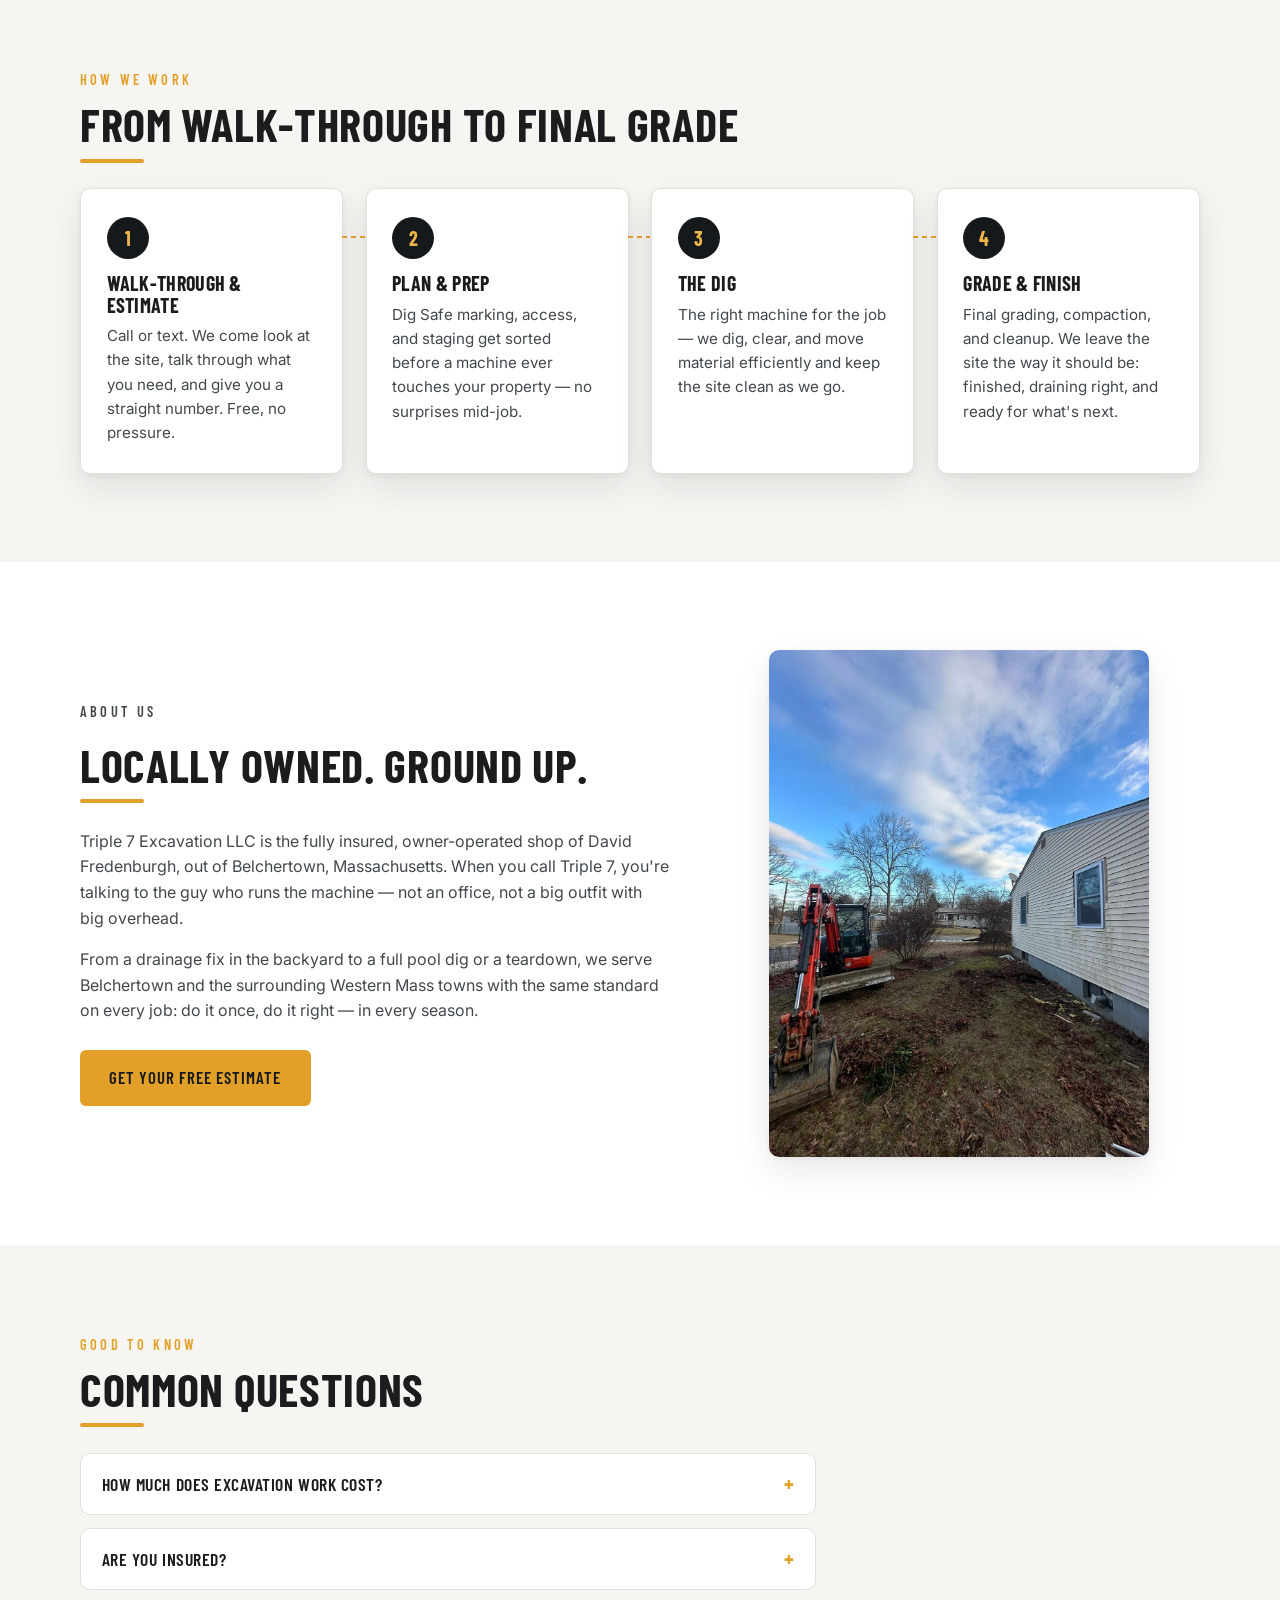
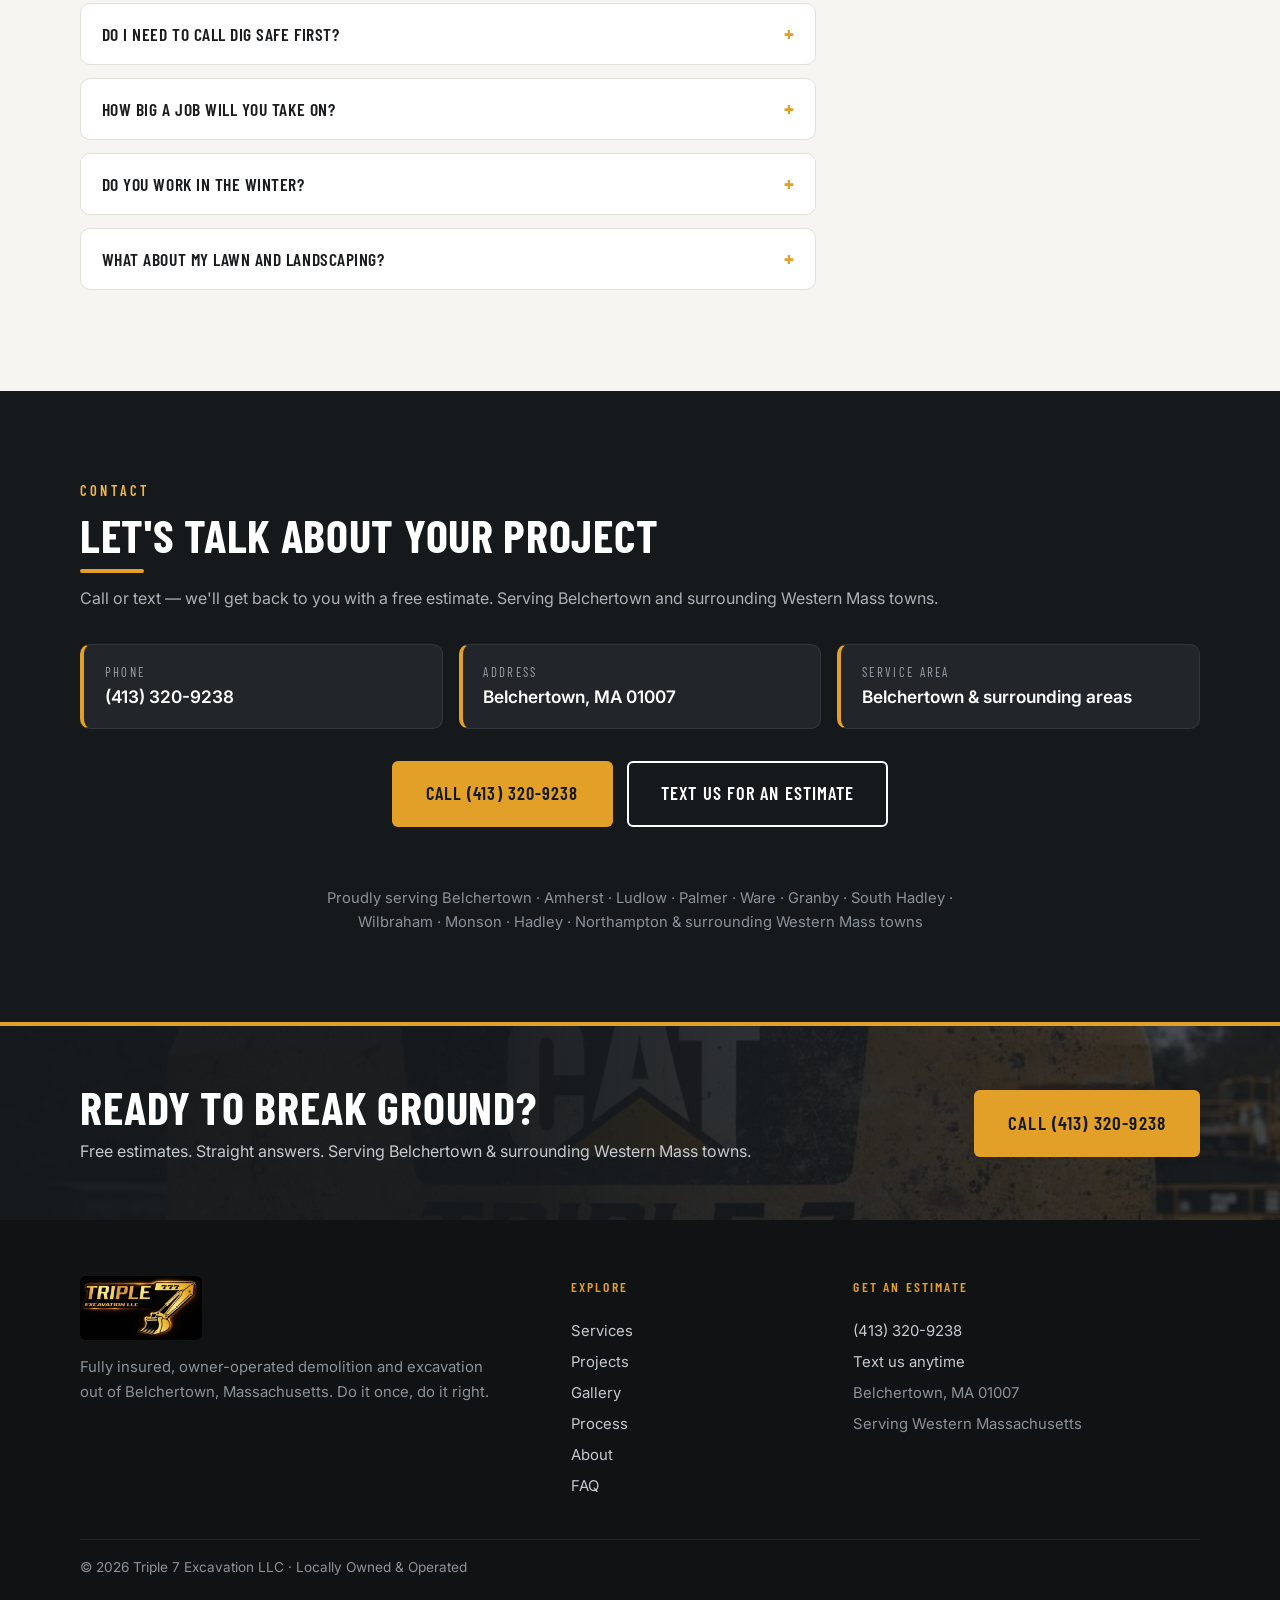
==== commit 1538c40f: "Professional design pass Custom line icons on service cards, restrained dark trustbar, animated nav " ====
--- a/index.html
+++ b/index.html
@@ -116,26 +116,32 @@
     <h2>Demolition &amp; Excavation Services</h2>
     <div class="services-grid">
       <div class="service-card reveal">
+        <span class="service-icon"><svg viewBox="0 0 24 24" fill="none" stroke="currentColor" stroke-width="1.8" stroke-linecap="round" stroke-linejoin="round"><path d="M13 5l6 6"/><path d="M11 7l6 6-2.5 2.5-6-6z"/><path d="M4 20l6.5-6.5"/><path d="M17 3l4 4"/></svg></span>
         <h3>Demolition &amp; Teardowns</h3>
         <p>Sheds, garages, and small structures taken down safely, broken up, hauled off, and the site left clean and level.</p>
       </div>
       <div class="service-card reveal">
+        <span class="service-icon"><svg viewBox="0 0 24 24" fill="none" stroke="currentColor" stroke-width="1.8" stroke-linecap="round" stroke-linejoin="round"><path d="M14 4l6 6"/><path d="M17 7L7 17"/><path d="M9 15l-4.5 4.5a1.5 1.5 0 002 2L11 17"/><path d="M15 13l3 3 3-3-3-3"/></svg></span>
         <h3>Excavation &amp; Site Prep</h3>
         <p>Full site excavation for new builds, additions, garages, and pole barns — plus foundation, footing, and egress digs cut to spec.</p>
       </div>
       <div class="service-card reveal">
+        <span class="service-icon"><svg viewBox="0 0 24 24" fill="none" stroke="currentColor" stroke-width="1.8" stroke-linecap="round" stroke-linejoin="round"><path d="M12 3l5 7h-3l4 6H6l4-6H7z"/><path d="M12 16v5"/></svg></span>
         <h3>Land Clearing</h3>
         <p>Trees, brush, stumps, and rock cleared out so your lot is usable — whether it's a building site or just reclaiming your yard.</p>
       </div>
       <div class="service-card reveal">
+        <span class="service-icon"><svg viewBox="0 0 24 24" fill="none" stroke="currentColor" stroke-width="1.8" stroke-linecap="round" stroke-linejoin="round"><path d="M3 8c2 0 2 1.5 4 1.5S9 8 11 8s2 1.5 4 1.5S17 8 19 8s2 1.5 2 1.5"/><path d="M3 13c2 0 2 1.5 4 1.5S9 13 11 13s2 1.5 4 1.5 2-1.5 4-1.5 2 1.5 2 1.5"/><path d="M3 18c2 0 2 1.5 4 1.5S9 18 11 18s2 1.5 4 1.5 2-1.5 4-1.5 2 1.5 2 1.5"/></svg></span>
         <h3>Pool Digs &amp; Installs</h3>
         <p>In-ground pool excavation and installs — dug, graded, stoned, and finished with the hardscape to match.</p>
       </div>
       <div class="service-card reveal">
+        <span class="service-icon"><svg viewBox="0 0 24 24" fill="none" stroke="currentColor" stroke-width="1.8" stroke-linecap="round" stroke-linejoin="round"><path d="M3 19h18"/><path d="M3 19l8-8 4 4 6-6"/><path d="M17 9h4v4"/></svg></span>
         <h3>Grading &amp; Drainage</h3>
         <p>Rough and finish grading that moves water where it should go — plus regrades and drainage fixes that protect your foundation.</p>
       </div>
       <div class="service-card reveal">
+        <span class="service-icon"><svg viewBox="0 0 24 24" fill="none" stroke="currentColor" stroke-width="1.8" stroke-linecap="round" stroke-linejoin="round"><path d="M7 21L10 3"/><path d="M17 21L14 3"/><path d="M12 7v2"/><path d="M12 13v2"/><path d="M12 19v1"/></svg></span>
         <h3>Driveways &amp; Walkways</h3>
         <p>New driveways and walkways from prep to finish — proper base work that holds up through mud season and plow season alike.</p>
       </div>
@@ -324,11 +330,30 @@
 </section>
 
 <footer class="site-footer">
-  <div class="container footer-inner">
-    <span>&copy; 2026 Triple 7 Excavation LLC · Belchertown, MA · Locally Owned &amp; Operated</span>
-    <span class="footer-links">
+  <div class="container footer-grid">
+    <div class="footer-brand">
+      <img src="assets/logo-wide.jpg" alt="Triple 7 Excavation LLC logo" loading="lazy">
+      <p>Fully insured, owner-operated demolition and excavation out of Belchertown, Massachusetts. Do it once, do it right.</p>
+    </div>
+    <nav class="footer-nav" aria-label="Footer">
+      <h4>Explore</h4>
+      <a href="#services">Services</a>
+      <a href="#projects">Projects</a>
+      <a href="#work">Gallery</a>
+      <a href="#process">Process</a>
+      <a href="#about">About</a>
+      <a href="#faq">FAQ</a>
+    </nav>
+    <div class="footer-contact">
+      <h4>Get an Estimate</h4>
       <a href="tel:4133209238">(413) 320-9238</a>
-    </span>
+      <a href="sms:4133209238">Text us anytime</a>
+      <span>Belchertown, MA 01007</span>
+      <span>Serving Western Massachusetts</span>
+    </div>
+  </div>
+  <div class="container footer-bottom">
+    <span>&copy; 2026 Triple 7 Excavation LLC · Locally Owned &amp; Operated</span>
   </div>
 </footer>
 
--- a/styles.css
+++ b/styles.css
@@ -11,7 +11,7 @@
   --charcoal-deep: #16191c;
   --line: #e3e0da;
   --radius: 10px;
-  --shadow: 0 10px 30px rgba(22, 25, 28, 0.10);
+  --shadow: 0 2px 6px rgba(22, 25, 28, 0.05), 0 14px 34px rgba(22, 25, 28, 0.09);
   --font-head: "Barlow Condensed", sans-serif;
   --font-body: "Inter", sans-serif;
 }
@@ -29,6 +29,7 @@
 a { color: inherit; }
 ::selection { background: var(--gold); color: var(--charcoal-deep); }
 section[id] { scroll-margin-top: 84px; }
+:focus-visible { outline: 2px solid var(--gold); outline-offset: 2px; }
 
 .container { width: min(1120px, 92%); margin: 0 auto; }
 
@@ -61,7 +62,7 @@
 }
 .section-sub { color: var(--ink-soft); margin: -0.8rem 0 1.6rem; }
 
-section { padding: 5rem 0; }
+section { padding: 5.5rem 0; }
 
 /* ============ Buttons ============ */
 .btn {
@@ -133,8 +134,21 @@
   letter-spacing: 0.08em;
   font-weight: 500;
   font-size: 1rem;
-}
-.site-nav a:hover { color: var(--yellow); }
+  position: relative;
+  padding: 0.2rem 0;
+}
+.site-nav a::after {
+  content: "";
+  position: absolute;
+  left: 0;
+  right: 100%;
+  bottom: -2px;
+  height: 2px;
+  background: var(--gold);
+  transition: right 0.22s ease;
+}
+.site-nav a:hover { color: var(--white); }
+.site-nav a:hover::after { right: 0; }
 .nav-toggle {
   display: none;
   background: none;
@@ -203,8 +217,9 @@
 
 /* ============ Trustbar ============ */
 .trustbar {
-  background: var(--gold);
-  padding: 1.4rem 0;
+  background: var(--charcoal);
+  border-bottom: 1px solid #2c3136;
+  padding: 1.6rem 0;
 }
 .trustbar-inner {
   display: grid;
@@ -212,15 +227,17 @@
   gap: 1rem;
   text-align: center;
 }
+.trust-item { border-left: 1px solid #31373d; }
+.trust-item:first-child { border-left: 0; }
 .trust-item strong {
   display: block;
   font-family: var(--font-head);
   text-transform: uppercase;
-  font-size: 1.2rem;
-  letter-spacing: 0.05em;
-  color: var(--charcoal-deep);
-}
-.trust-item span { color: rgba(22,25,28,0.75); font-size: 0.9rem; }
+  font-size: 1.25rem;
+  letter-spacing: 0.06em;
+  color: var(--gold);
+}
+.trust-item span { color: #9aa3ab; font-size: 0.88rem; }
 
 /* ============ Services ============ */
 .services-grid {
@@ -231,16 +248,28 @@
 .service-card {
   background: var(--white);
   border: 1px solid var(--line);
-  border-top: 4px solid var(--gold);
-  border-radius: var(--radius);
-  padding: 1.6rem;
+  border-radius: var(--radius);
+  padding: 1.9rem 1.7rem;
   box-shadow: var(--shadow);
-  transition: transform 0.2s ease, box-shadow 0.2s ease;
+  transition: transform 0.2s ease, box-shadow 0.2s ease, border-color 0.2s ease;
 }
 .service-card:hover {
   transform: translateY(-4px);
-  box-shadow: 0 16px 36px rgba(22, 25, 28, 0.16);
-}
+  border-color: var(--gold);
+  box-shadow: 0 4px 10px rgba(22, 25, 28, 0.06), 0 22px 44px rgba(22, 25, 28, 0.13);
+}
+.service-icon {
+  display: inline-grid;
+  place-items: center;
+  width: 52px;
+  height: 52px;
+  border-radius: 12px;
+  background: linear-gradient(145deg, #fdf4e3, #f7e7c6);
+  border: 1px solid #eeddb8;
+  color: var(--gold-dark);
+  margin-bottom: 1.1rem;
+}
+.service-icon svg { width: 26px; height: 26px; }
 .service-card h3 { font-size: 1.35rem; margin-bottom: 0.6rem; }
 .service-card p { color: var(--ink-soft); font-size: 0.97rem; }
 
@@ -352,9 +381,20 @@
   background: var(--white);
   border: 1px solid var(--line);
   border-radius: var(--radius);
-  padding: 1.6rem;
+  padding: 1.7rem 1.6rem;
   box-shadow: var(--shadow);
-}
+  position: relative;
+}
+.process-step::after {
+  content: "";
+  position: absolute;
+  top: 2.9rem;
+  right: -1.4rem;
+  width: 1.4rem;
+  height: 2px;
+  background: repeating-linear-gradient(90deg, var(--gold) 0 5px, transparent 5px 9px);
+}
+.process-step:last-child::after { display: none; }
 .step-num {
   display: inline-grid;
   place-items: center;
@@ -539,17 +579,36 @@
 .site-footer {
   background: #101214;
   color: #8a939b;
-  padding: 1.4rem 0;
-  font-size: 0.9rem;
-}
-.footer-inner {
-  display: flex;
-  flex-wrap: wrap;
-  gap: 0.6rem;
-  justify-content: space-between;
-}
-.footer-links a { color: #c4cad0; text-decoration: none; }
-.footer-links a:hover { color: var(--yellow); }
+  padding: 3.5rem 0 0;
+  font-size: 0.93rem;
+}
+.footer-grid {
+  display: grid;
+  grid-template-columns: 1.3fr 0.7fr 1fr;
+  gap: 2.5rem;
+  padding-bottom: 2.5rem;
+}
+.footer-brand img { height: 64px; width: auto; border-radius: 6px; margin-bottom: 0.9rem; }
+.footer-brand p { max-width: 26rem; line-height: 1.7; }
+.site-footer h4 {
+  font-family: var(--font-head);
+  text-transform: uppercase;
+  letter-spacing: 0.16em;
+  font-size: 0.85rem;
+  font-weight: 600;
+  color: var(--gold);
+  margin-bottom: 0.9rem;
+}
+.footer-nav, .footer-contact { display: flex; flex-direction: column; gap: 0.45rem; align-items: flex-start; }
+.footer-nav a, .footer-contact a { color: #c4cad0; text-decoration: none; }
+.footer-nav a:hover, .footer-contact a:hover { color: var(--yellow); }
+.footer-contact span { color: #8a939b; }
+.footer-bottom {
+  border-top: 1px solid #24282c;
+  padding-top: 1.1rem;
+  padding-bottom: 1.3rem;
+  font-size: 0.85rem;
+}
 
 /* ============ Lightbox ============ */
 .lightbox {
@@ -622,6 +681,8 @@
 
 /* ============ Responsive ============ */
 @media (max-width: 920px) {
+  .footer-grid { grid-template-columns: 1fr; gap: 1.8rem; }
+  .process-step::after { display: none; }
   .hero {
     background:
       linear-gradient(rgba(22,25,28,0.82), rgba(22,25,28,0.88)),
@@ -659,6 +720,7 @@
   .callbar { display: grid; }
   body { padding-bottom: 52px; }
   .ba img { aspect-ratio: 3 / 3.4; }
+  .trust-item { border-left: 0; }
   .services-grid { grid-template-columns: 1fr; }
   .process-grid { grid-template-columns: 1fr; }
   .trustbar-inner { grid-template-columns: repeat(2, 1fr); }
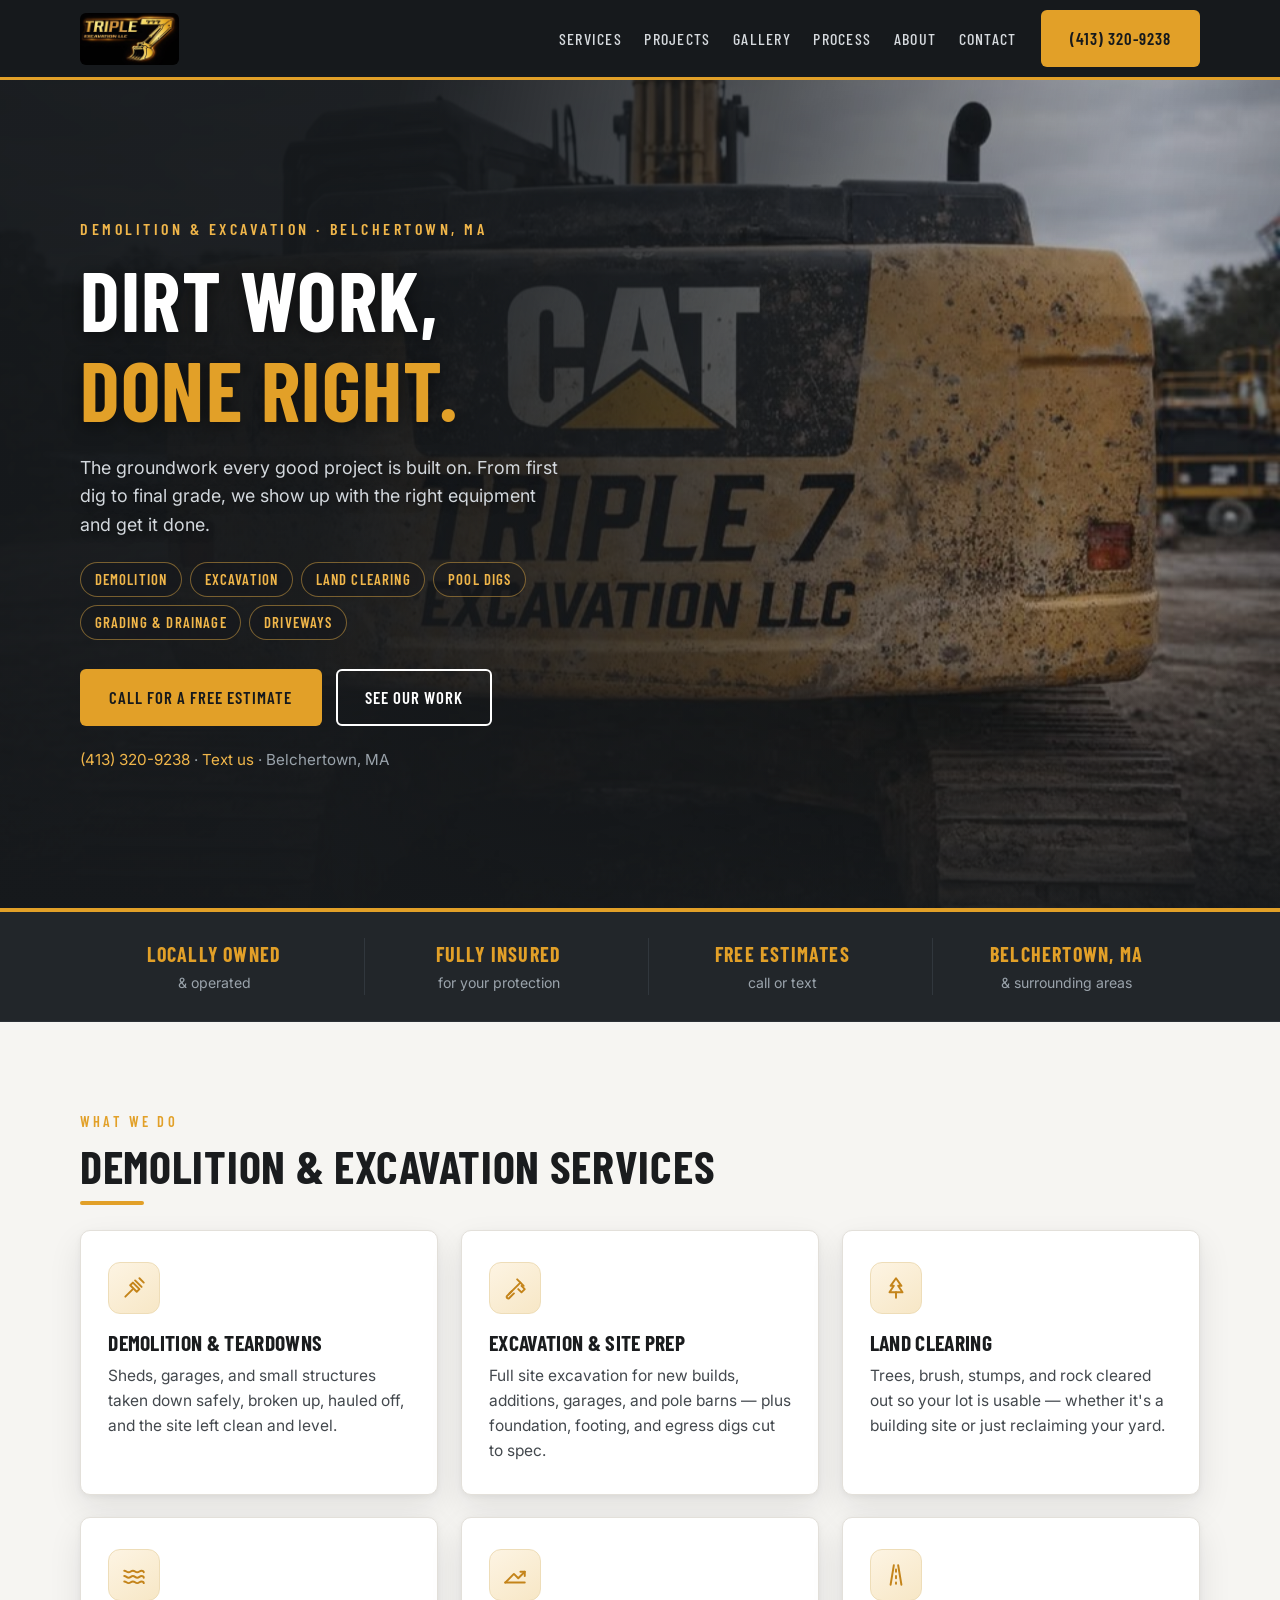
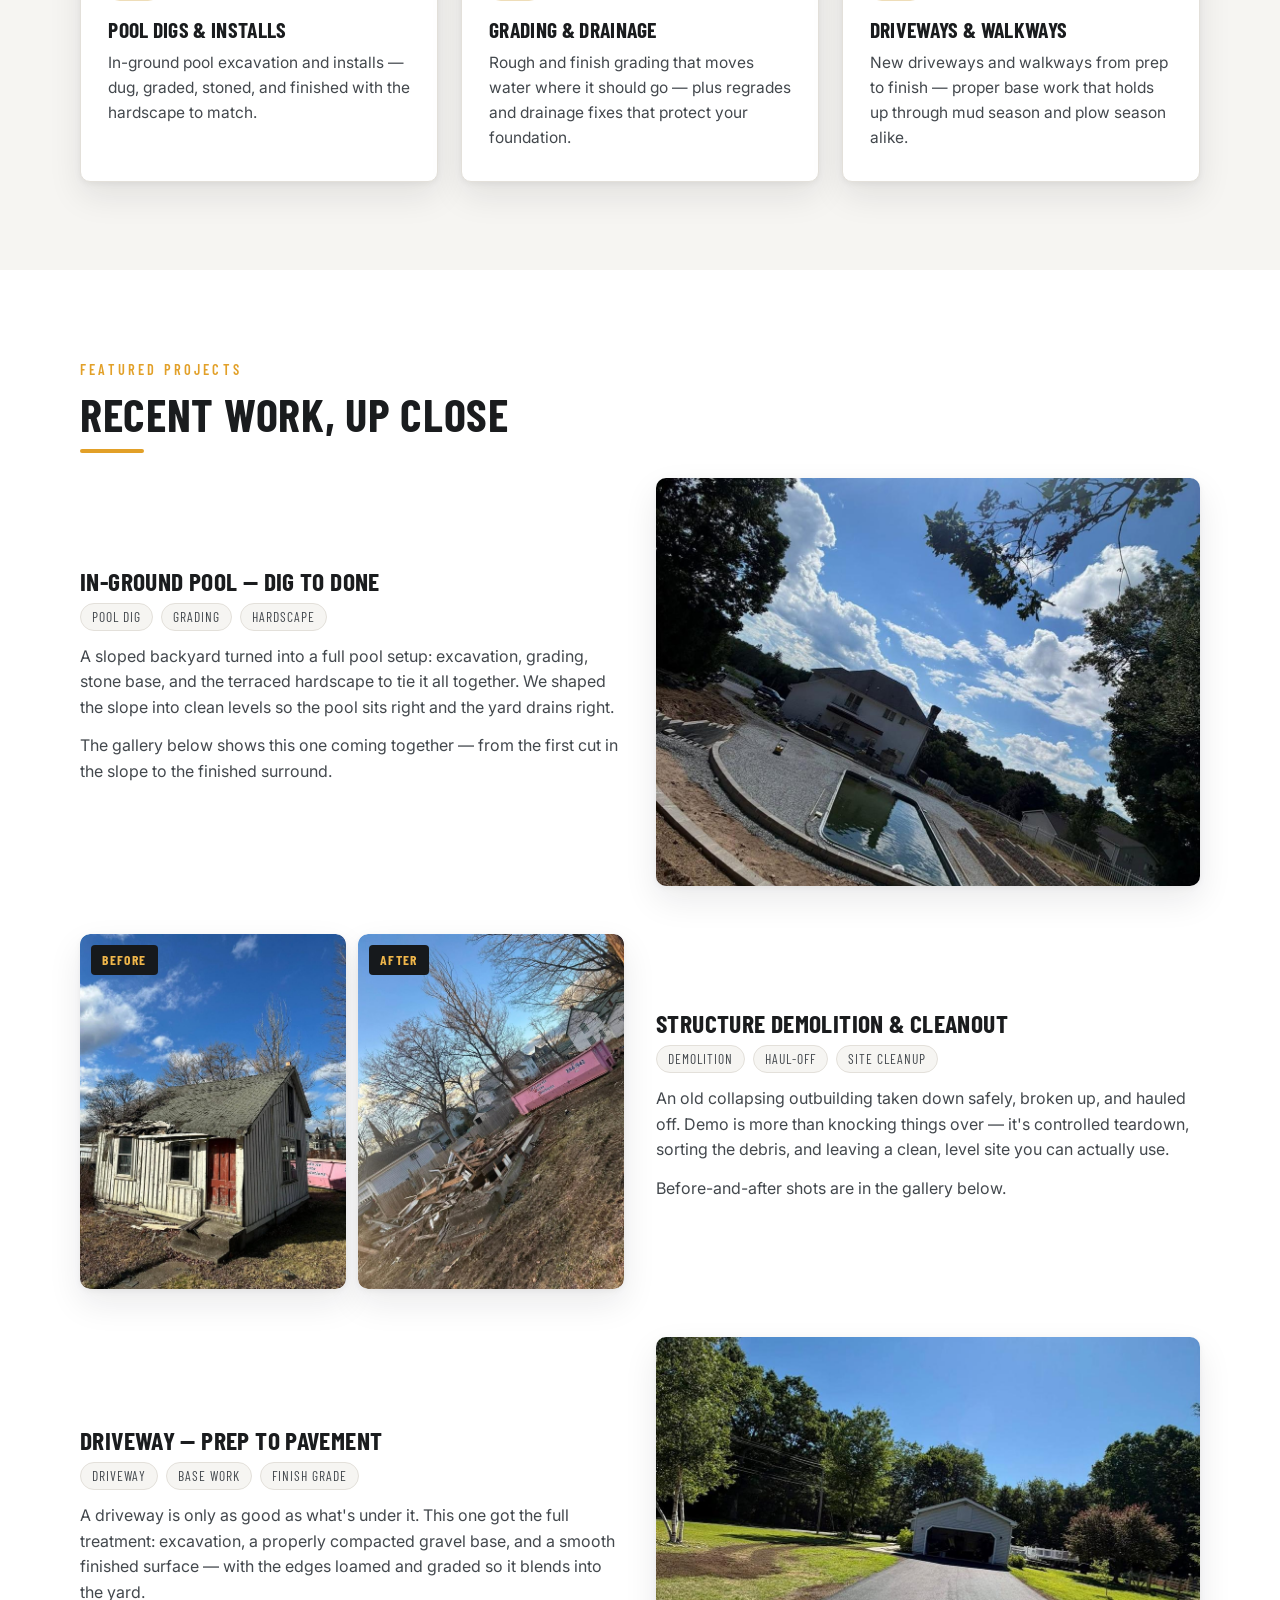
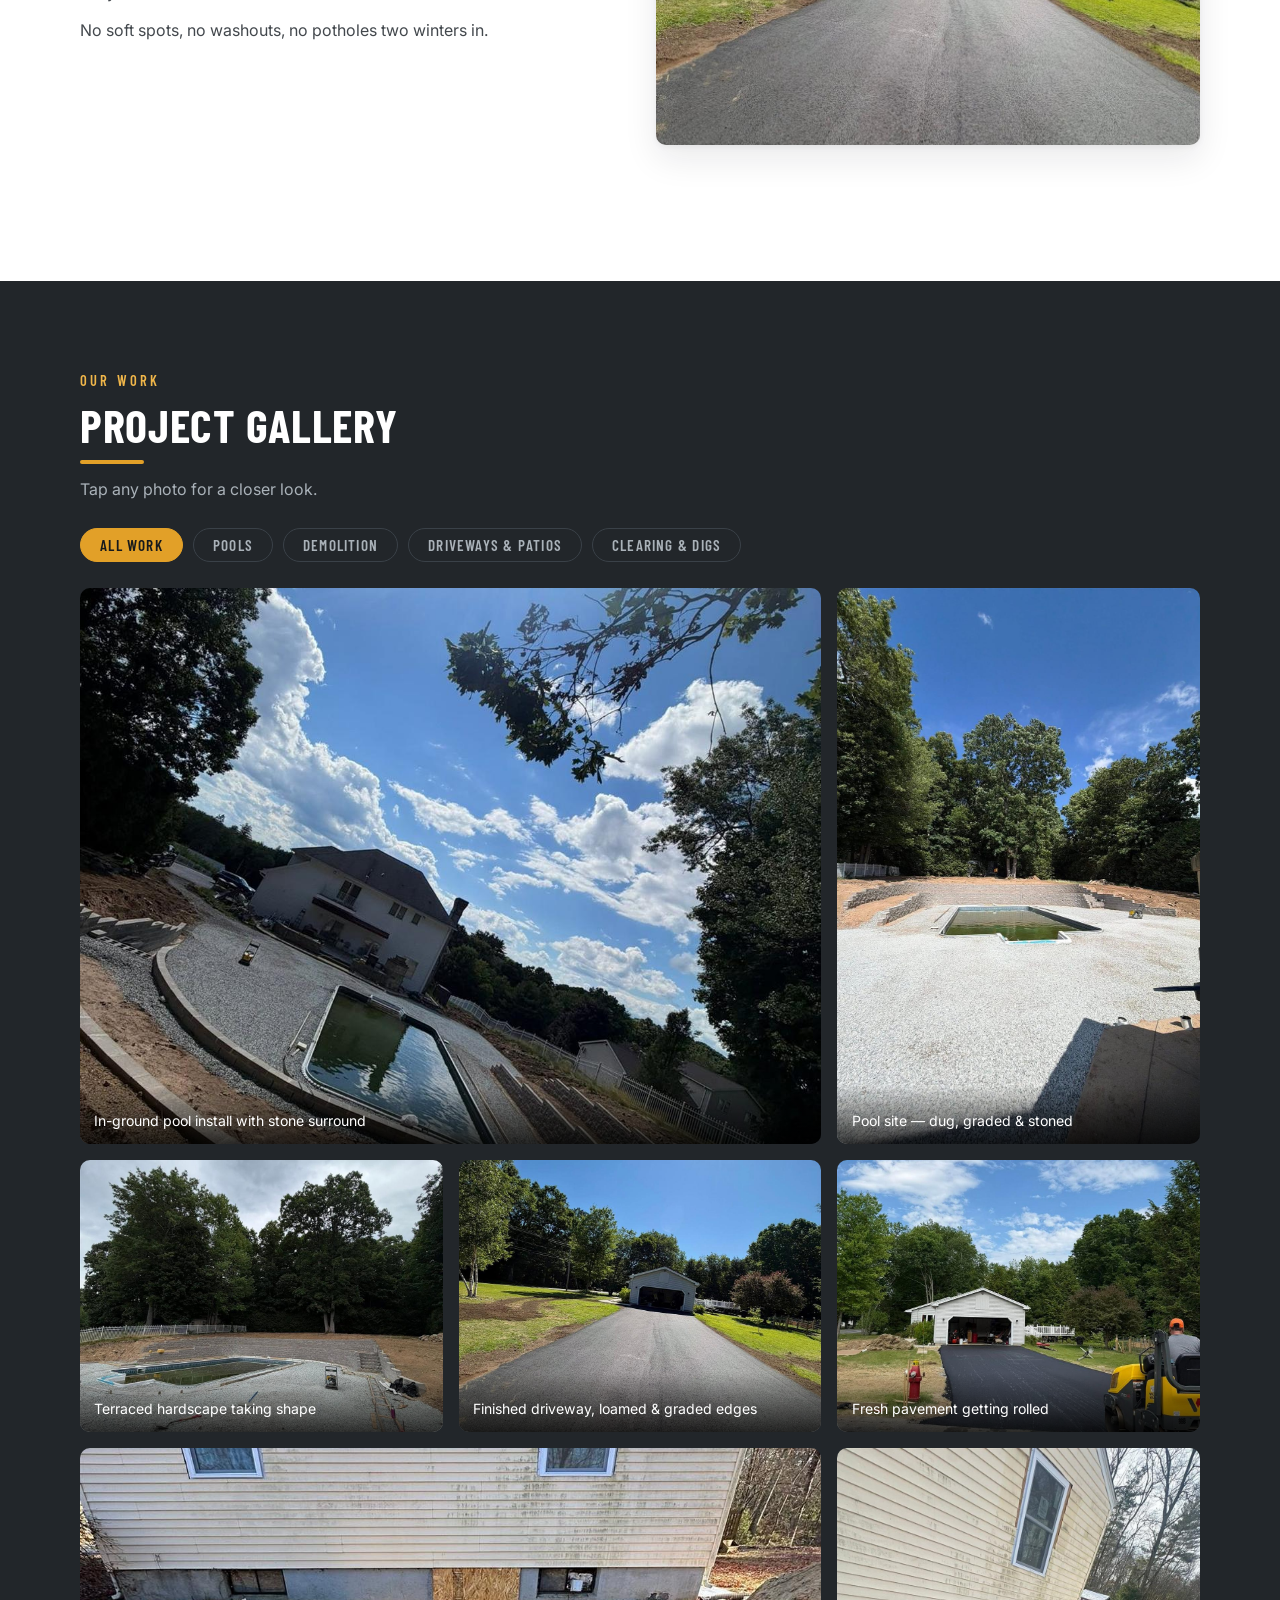
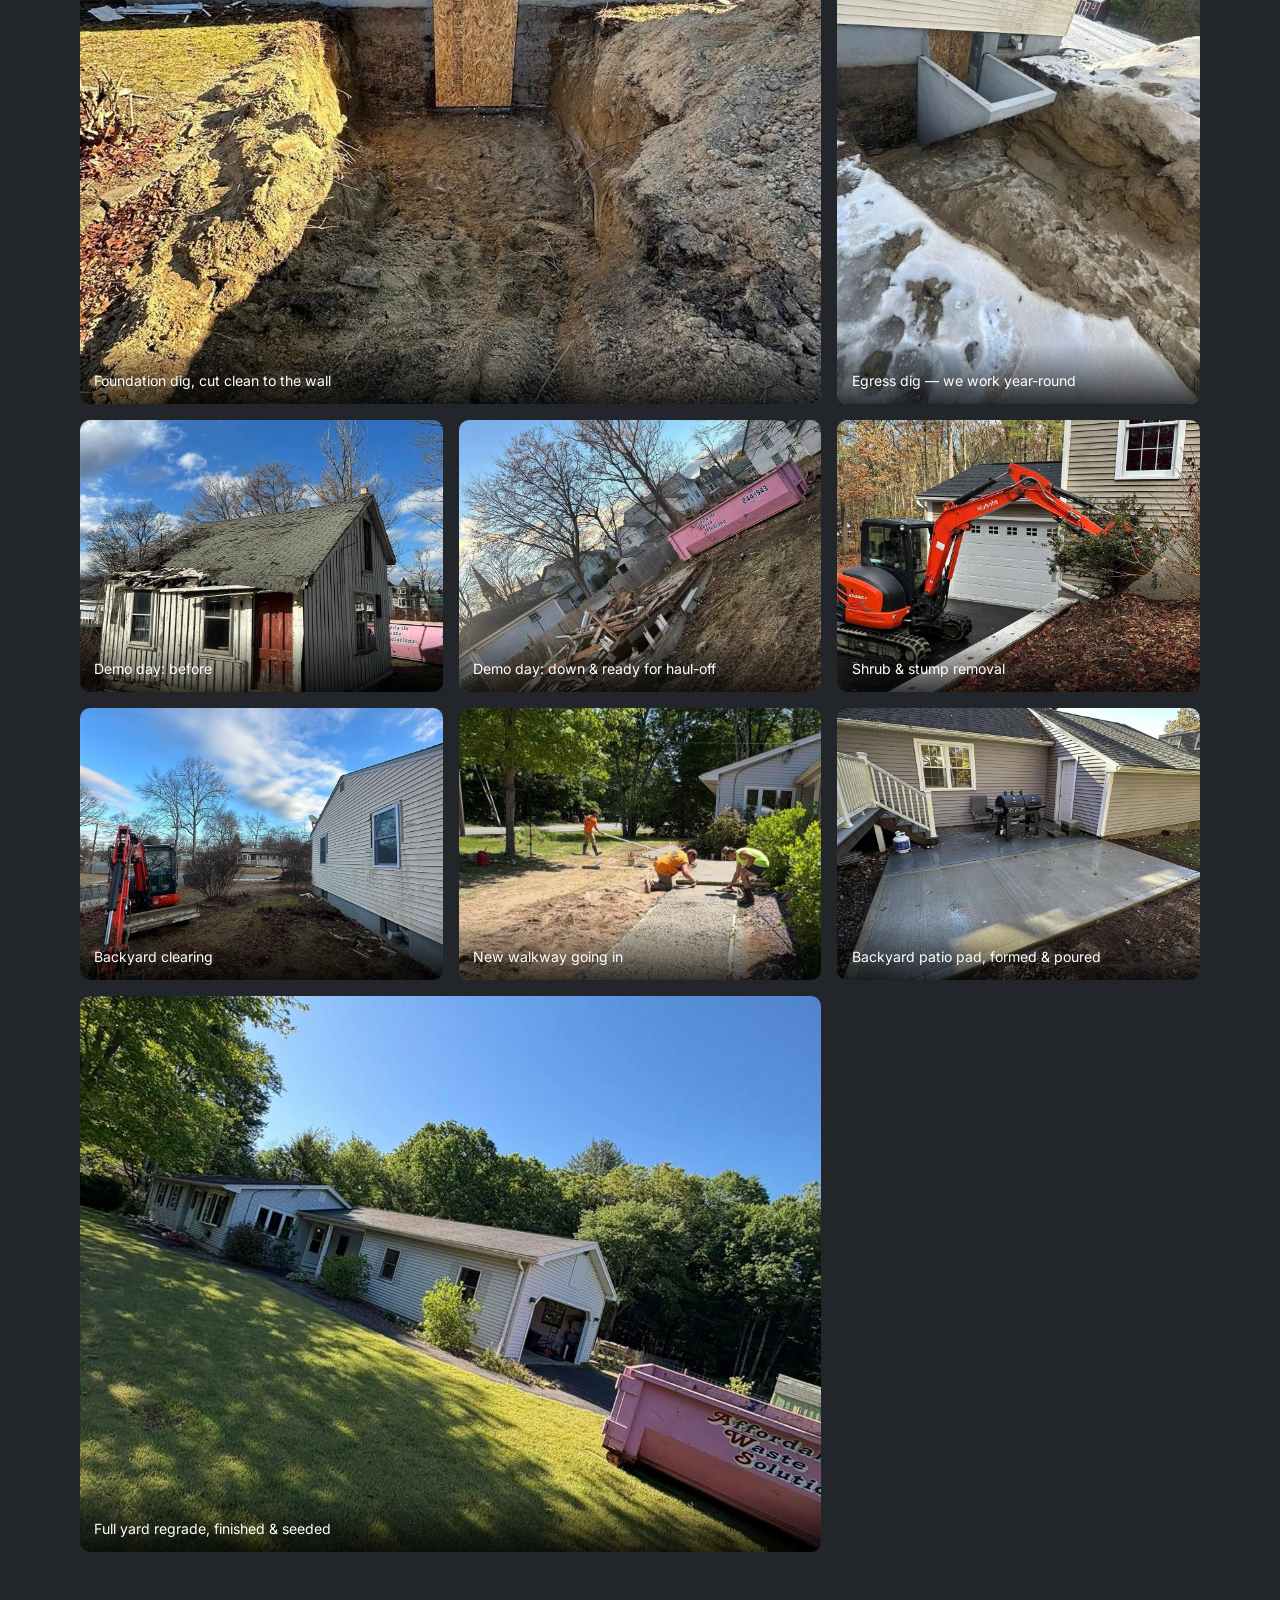
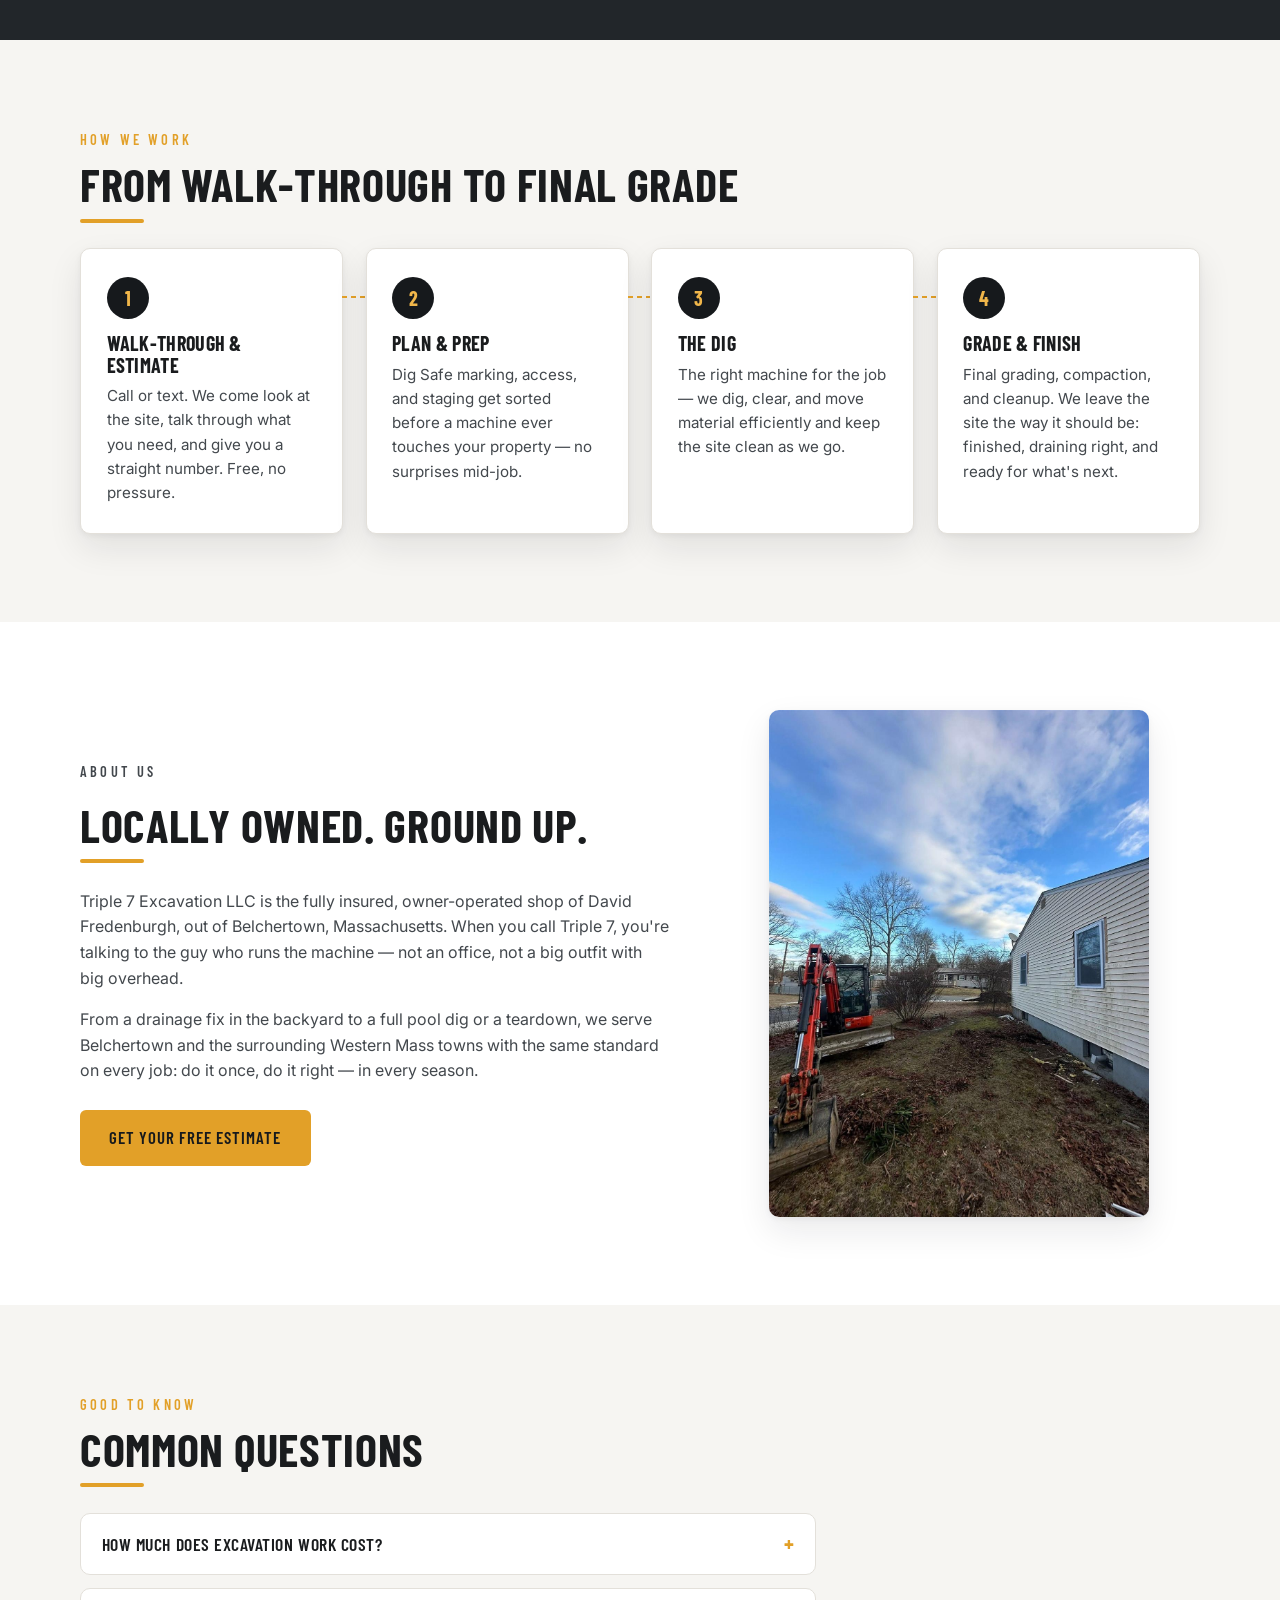
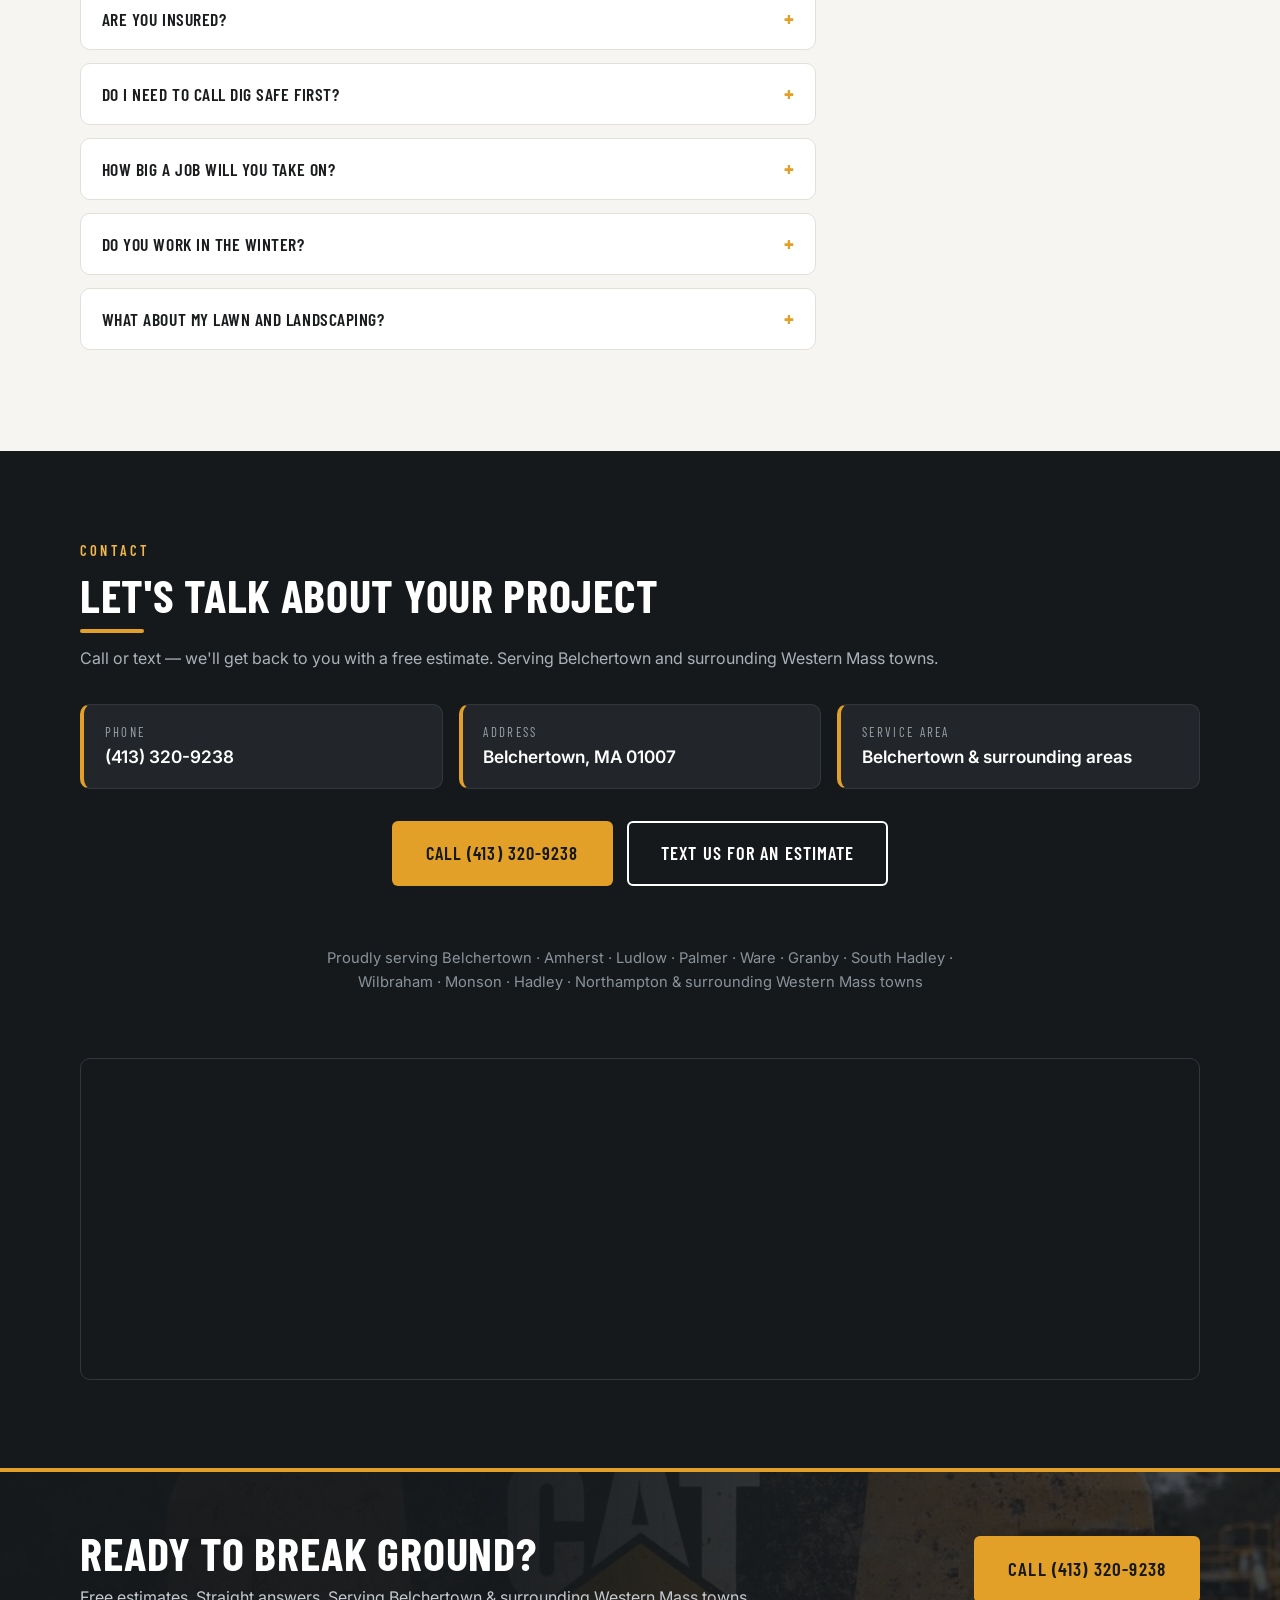
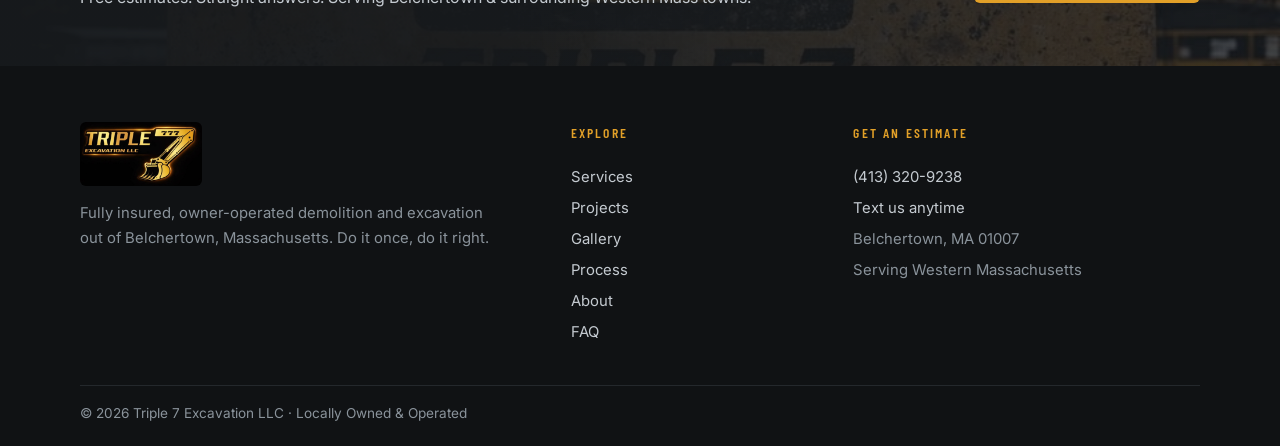
==== commit df0035b8: "Premium interaction pass Ken Burns hero drift, shrinking header on scroll, filterable gallery, light" ====
--- a/index.html
+++ b/index.html
@@ -13,10 +13,11 @@
 <meta name="twitter:card" content="summary_large_image">
 <link rel="canonical" href="https://triple-7-excavation-kvmm.vercel.app/">
 <link rel="apple-touch-icon" href="assets/logo.jpg">
+<link rel="preload" as="image" href="assets/excavator-branded-rear.jpg">
 <link rel="preconnect" href="https://fonts.googleapis.com">
 <link rel="preconnect" href="https://fonts.gstatic.com" crossorigin>
 <link href="https://fonts.googleapis.com/css2?family=Barlow+Condensed:wght@500;600;700&family=Inter:wght@400;500;600&display=swap" rel="stylesheet">
-<link rel="stylesheet" href="styles.css">
+<link rel="stylesheet" href="styles.css?v=2">
 <link rel="icon" type="image/jpeg" href="assets/logo.jpg">
 <script type="application/ld+json">
 {
@@ -194,21 +195,28 @@
     <p class="section-kicker">Our Work</p>
     <h2>Project Gallery</h2>
     <p class="section-sub">Tap any photo for a closer look.</p>
+    <div class="gallery-filters" role="group" aria-label="Filter gallery">
+      <button class="gfilter active" data-filter="all">All Work</button>
+      <button class="gfilter" data-filter="pools">Pools</button>
+      <button class="gfilter" data-filter="demo">Demolition</button>
+      <button class="gfilter" data-filter="flatwork">Driveways &amp; Patios</button>
+      <button class="gfilter" data-filter="clearing">Clearing &amp; Digs</button>
+    </div>
     <div class="gallery">
-      <figure class="gtile featured"><img src="assets/pool-install-stone-surround.jpg" alt="In-ground pool with stone surround and terraced hardscape" loading="lazy"><figcaption>In-ground pool install with stone surround</figcaption></figure>
-      <figure class="gtile"><img src="assets/pool-site-graded.jpg" alt="Pool site excavated and graded with stone base" loading="lazy"><figcaption>Pool site — dug, graded &amp; stoned</figcaption></figure>
-      <figure class="gtile"><img src="assets/pool-hardscape-steps.jpg" alt="Terraced hardscape steps taking shape around the pool" loading="lazy"><figcaption>Terraced hardscape taking shape</figcaption></figure>
-      <figure class="gtile"><img src="assets/driveway-paved-finished.jpg" alt="Finished asphalt driveway to a garage" loading="lazy"><figcaption>Finished driveway, loamed &amp; graded edges</figcaption></figure>
-      <figure class="gtile"><img src="assets/driveway-asphalt-roller.jpg" alt="Roller compacting fresh asphalt driveway" loading="lazy"><figcaption>Fresh pavement getting rolled</figcaption></figure>
-      <figure class="gtile featured"><img src="assets/foundation-trench-dig.jpg" alt="Foundation trench excavated along a house" loading="lazy"><figcaption>Foundation dig, cut clean to the wall</figcaption></figure>
-      <figure class="gtile"><img src="assets/foundation-egress-winter.jpg" alt="Egress window well set beside a foundation in winter" loading="lazy"><figcaption>Egress dig — we work year-round</figcaption></figure>
-      <figure class="gtile"><img src="assets/demo-shed-before.jpg" alt="Old collapsing shed before demolition" loading="lazy"><figcaption>Demo day: before</figcaption></figure>
-      <figure class="gtile"><img src="assets/demo-shed-after.jpg" alt="Shed demolished and debris staged for haul-off" loading="lazy"><figcaption>Demo day: down &amp; ready for haul-off</figcaption></figure>
-      <figure class="gtile"><img src="assets/excavator-shrub-removal.jpg" alt="Mini excavator removing shrubs beside a garage" loading="lazy"><figcaption>Shrub &amp; stump removal</figcaption></figure>
-      <figure class="gtile"><img src="assets/excavator-yard-clearing.jpg" alt="Mini excavator clearing brush in a backyard" loading="lazy"><figcaption>Backyard clearing</figcaption></figure>
-      <figure class="gtile"><img src="assets/walkway-crew-finishing.jpg" alt="Crew finishing a new concrete walkway" loading="lazy"><figcaption>New walkway going in</figcaption></figure>
-      <figure class="gtile"><img src="assets/patio-pad-backyard.jpg" alt="New concrete patio pad behind a house" loading="lazy"><figcaption>Backyard patio pad, formed &amp; poured</figcaption></figure>
-      <figure class="gtile featured"><img src="assets/yard-regrade-finished.jpg" alt="Finished yard regrade with fresh lawn" loading="lazy"><figcaption>Full yard regrade, finished &amp; seeded</figcaption></figure>
+      <figure class="gtile featured" data-cat="pools"><img src="assets/pool-install-stone-surround.jpg" alt="In-ground pool with stone surround and terraced hardscape" loading="lazy"><figcaption>In-ground pool install with stone surround</figcaption></figure>
+      <figure class="gtile" data-cat="pools"><img src="assets/pool-site-graded.jpg" alt="Pool site excavated and graded with stone base" loading="lazy"><figcaption>Pool site — dug, graded &amp; stoned</figcaption></figure>
+      <figure class="gtile" data-cat="pools"><img src="assets/pool-hardscape-steps.jpg" alt="Terraced hardscape steps taking shape around the pool" loading="lazy"><figcaption>Terraced hardscape taking shape</figcaption></figure>
+      <figure class="gtile" data-cat="flatwork"><img src="assets/driveway-paved-finished.jpg" alt="Finished asphalt driveway to a garage" loading="lazy"><figcaption>Finished driveway, loamed &amp; graded edges</figcaption></figure>
+      <figure class="gtile" data-cat="flatwork"><img src="assets/driveway-asphalt-roller.jpg" alt="Roller compacting fresh asphalt driveway" loading="lazy"><figcaption>Fresh pavement getting rolled</figcaption></figure>
+      <figure class="gtile featured" data-cat="clearing"><img src="assets/foundation-trench-dig.jpg" alt="Foundation trench excavated along a house" loading="lazy"><figcaption>Foundation dig, cut clean to the wall</figcaption></figure>
+      <figure class="gtile" data-cat="clearing"><img src="assets/foundation-egress-winter.jpg" alt="Egress window well set beside a foundation in winter" loading="lazy"><figcaption>Egress dig — we work year-round</figcaption></figure>
+      <figure class="gtile" data-cat="demo"><img src="assets/demo-shed-before.jpg" alt="Old collapsing shed before demolition" loading="lazy"><figcaption>Demo day: before</figcaption></figure>
+      <figure class="gtile" data-cat="demo"><img src="assets/demo-shed-after.jpg" alt="Shed demolished and debris staged for haul-off" loading="lazy"><figcaption>Demo day: down &amp; ready for haul-off</figcaption></figure>
+      <figure class="gtile" data-cat="clearing"><img src="assets/excavator-shrub-removal.jpg" alt="Mini excavator removing shrubs beside a garage" loading="lazy"><figcaption>Shrub &amp; stump removal</figcaption></figure>
+      <figure class="gtile" data-cat="clearing"><img src="assets/excavator-yard-clearing.jpg" alt="Mini excavator clearing brush in a backyard" loading="lazy"><figcaption>Backyard clearing</figcaption></figure>
+      <figure class="gtile" data-cat="flatwork"><img src="assets/walkway-crew-finishing.jpg" alt="Crew finishing a new concrete walkway" loading="lazy"><figcaption>New walkway going in</figcaption></figure>
+      <figure class="gtile" data-cat="flatwork"><img src="assets/patio-pad-backyard.jpg" alt="New concrete patio pad behind a house" loading="lazy"><figcaption>Backyard patio pad, formed &amp; poured</figcaption></figure>
+      <figure class="gtile featured" data-cat="clearing"><img src="assets/yard-regrade-finished.jpg" alt="Finished yard regrade with fresh lawn" loading="lazy"><figcaption>Full yard regrade, finished &amp; seeded</figcaption></figure>
     </div>
   </div>
 </section>
@@ -315,6 +323,9 @@
         <a href="sms:4133209238" class="btn btn-outline contact-cta">Text Us for an Estimate</a>
       </div>
       <p class="towns">Proudly serving Belchertown · Amherst · Ludlow · Palmer · Ware · Granby · South Hadley · Wilbraham · Monson · Hadley · Northampton &amp; surrounding Western Mass towns</p>
+      <div class="map-card">
+        <iframe src="https://maps.google.com/maps?q=Belchertown,+MA&z=10&output=embed" title="Triple 7 Excavation service area — Belchertown, MA" loading="lazy" referrerpolicy="no-referrer-when-downgrade" allowfullscreen></iframe>
+      </div>
     </div>
   </div>
 </section>
@@ -368,10 +379,13 @@
   <figure>
     <img src="" alt="">
     <figcaption></figcaption>
+    <span class="lb-count"></span>
   </figure>
   <button class="lb-next" aria-label="Next photo">&#8250;</button>
 </div>
 
-<script src="script.js"></script>
+<button class="to-top" aria-label="Back to top" hidden>&#8593;</button>
+
+<script src="script.js?v=2"></script>
 </body>
 </html>
--- a/styles.css
+++ b/styles.css
@@ -94,12 +94,17 @@
   background: var(--charcoal-deep);
   border-bottom: 3px solid var(--gold);
 }
+.site-header { transition: box-shadow 0.25s ease; }
+.site-header.scrolled { box-shadow: 0 8px 24px rgba(0, 0, 0, 0.4); }
 .header-inner {
   display: flex;
   align-items: center;
   gap: 1.5rem;
   padding: 0.65rem 0;
-}
+  transition: padding 0.25s ease;
+}
+.site-header.scrolled .header-inner { padding: 0.3rem 0; }
+.site-header.scrolled .brand-logo { height: 42px; }
 .brand {
   display: flex;
   align-items: center;
@@ -108,7 +113,7 @@
   color: var(--white);
   margin-right: auto;
 }
-.brand-logo { height: 52px; width: auto; border-radius: 6px; }
+.brand-logo { height: 52px; width: auto; border-radius: 6px; transition: height 0.25s ease; }
 .brand-text {
   font-family: var(--font-head);
   font-weight: 700;
@@ -167,13 +172,33 @@
 
 /* ============ Hero ============ */
 .hero {
-  background:
-    linear-gradient(100deg, rgba(22,25,28,0.97) 28%, rgba(22,25,28,0.72) 55%, rgba(22,25,28,0.30) 82%, rgba(22,25,28,0.45)),
-    linear-gradient(rgba(22,25,28,0) 70%, rgba(22,25,28,0.85)),
-    var(--charcoal-deep) url('assets/excavator-branded-rear.jpg') center right / cover no-repeat;
+  position: relative;
+  overflow: hidden;
+  background: var(--charcoal-deep);
   color: var(--white);
   padding: 8.5rem 0;
   border-bottom: 4px solid var(--gold);
+}
+.hero::before {
+  content: "";
+  position: absolute;
+  inset: 0;
+  background: url('assets/excavator-branded-rear.jpg') center right / cover no-repeat;
+  animation: heroZoom 26s ease-in-out infinite alternate;
+  will-change: transform;
+}
+.hero::after {
+  content: "";
+  position: absolute;
+  inset: 0;
+  background:
+    linear-gradient(100deg, rgba(22,25,28,0.97) 28%, rgba(22,25,28,0.72) 55%, rgba(22,25,28,0.30) 82%, rgba(22,25,28,0.45)),
+    linear-gradient(rgba(22,25,28,0) 70%, rgba(22,25,28,0.85));
+}
+.hero-inner { position: relative; z-index: 1; }
+@keyframes heroZoom {
+  from { transform: scale(1); }
+  to { transform: scale(1.08); }
 }
 .hero-inner {
   display: grid;
@@ -341,11 +366,38 @@
 .work { background: var(--charcoal); color: var(--white); }
 .work .section-kicker { color: var(--yellow); }
 .work .section-sub { color: #aab2b9; }
+.gallery-filters {
+  display: flex;
+  flex-wrap: wrap;
+  gap: 0.6rem;
+  margin-bottom: 1.6rem;
+}
+.gfilter {
+  font-family: var(--font-head);
+  text-transform: uppercase;
+  letter-spacing: 0.08em;
+  font-weight: 600;
+  font-size: 0.95rem;
+  color: #aab2b9;
+  background: transparent;
+  border: 1px solid #3a4148;
+  border-radius: 999px;
+  padding: 0.45rem 1.2rem;
+  cursor: pointer;
+  transition: color 0.18s ease, border-color 0.18s ease, background 0.18s ease;
+}
+.gfilter:hover { color: var(--yellow); border-color: var(--gold); }
+.gfilter.active {
+  color: var(--charcoal-deep);
+  background: var(--gold);
+  border-color: var(--gold);
+}
 .gallery {
   display: grid;
   grid-template-columns: repeat(3, 1fr);
   gap: 1rem;
 }
+.gtile-hidden { display: none; }
 .gtile {
   position: relative;
   border-radius: var(--radius);
@@ -461,6 +513,11 @@
 }
 .faq-item[open] summary::after { content: "\2212"; }
 .faq-item p { color: var(--ink-soft); padding-top: 0.7rem; font-size: 0.97rem; }
+.faq-item[open] p { animation: faqIn 0.28s ease; }
+@keyframes faqIn {
+  from { opacity: 0; transform: translateY(-6px); }
+  to { opacity: 1; transform: none; }
+}
 .faq-item a { color: var(--gold-dark); }
 
 /* ============ Contact ============ */
@@ -494,6 +551,20 @@
   color: #8a939b;
   font-size: 0.92rem;
   max-width: 44rem;
+}
+.map-card {
+  margin-top: 2rem;
+  width: 100%;
+  border-radius: var(--radius);
+  overflow: hidden;
+  border: 1px solid #31373d;
+}
+.map-card iframe {
+  display: block;
+  width: 100%;
+  height: 320px;
+  border: 0;
+  filter: grayscale(0.5) contrast(0.95);
 }
 .contact-side { display: grid; gap: 1rem; }
 .contact-card {
@@ -633,8 +704,19 @@
   max-height: 78vh;
   object-fit: contain;
   border-radius: 6px;
-}
+  opacity: 0;
+  transform: scale(0.985);
+  transition: opacity 0.22s ease, transform 0.22s ease;
+}
+.lightbox img.lb-in { opacity: 1; transform: none; }
 .lightbox figcaption { color: #c4cad0; text-align: center; font-size: 0.95rem; }
+.lb-count {
+  text-align: center;
+  color: #8a939b;
+  font-family: var(--font-head);
+  letter-spacing: 0.12em;
+  font-size: 0.85rem;
+}
 .lb-close, .lb-prev, .lb-next {
   position: absolute;
   background: none;
@@ -671,6 +753,26 @@
 .callbar a:first-child { background: var(--gold); color: var(--charcoal-deep); }
 .callbar a:last-child { background: var(--charcoal-deep); color: var(--yellow); border-top: 1px solid #31373d; }
 
+/* ============ Back to top ============ */
+.to-top {
+  position: fixed;
+  right: 1.2rem;
+  bottom: 1.2rem;
+  z-index: 80;
+  width: 46px;
+  height: 46px;
+  border-radius: 50%;
+  border: 0;
+  background: var(--gold);
+  color: var(--charcoal-deep);
+  font-size: 1.3rem;
+  font-weight: 700;
+  cursor: pointer;
+  box-shadow: 0 8px 22px rgba(0, 0, 0, 0.3);
+  transition: transform 0.18s ease, background 0.18s ease;
+}
+.to-top:hover { transform: translateY(-3px); background: var(--yellow); }
+
 /* ============ Reveal ============ */
 .reveal {
   opacity: 0;
@@ -683,11 +785,8 @@
 @media (max-width: 920px) {
   .footer-grid { grid-template-columns: 1fr; gap: 1.8rem; }
   .process-step::after { display: none; }
-  .hero {
-    background:
-      linear-gradient(rgba(22,25,28,0.82), rgba(22,25,28,0.88)),
-      var(--charcoal-deep) url('assets/excavator-branded-rear.jpg') center / cover no-repeat;
-  }
+  .hero::before { background-position: center; }
+  .hero::after { background: linear-gradient(rgba(22,25,28,0.82), rgba(22,25,28,0.88)); }
   .services-grid { grid-template-columns: repeat(2, 1fr); }
   .process-grid { grid-template-columns: repeat(2, 1fr); }
   .about-inner { grid-template-columns: 1fr; }
@@ -721,6 +820,13 @@
   body { padding-bottom: 52px; }
   .ba img { aspect-ratio: 3 / 3.4; }
   .trust-item { border-left: 0; }
+  .to-top { bottom: 64px; right: 0.9rem; }
+}
+
+@media (prefers-reduced-motion: reduce) {
+  .hero::before { animation: none; }
+  html { scroll-behavior: auto; }
+  .reveal { opacity: 1; transform: none; transition: none; }
   .services-grid { grid-template-columns: 1fr; }
   .process-grid { grid-template-columns: 1fr; }
   .trustbar-inner { grid-template-columns: repeat(2, 1fr); }
